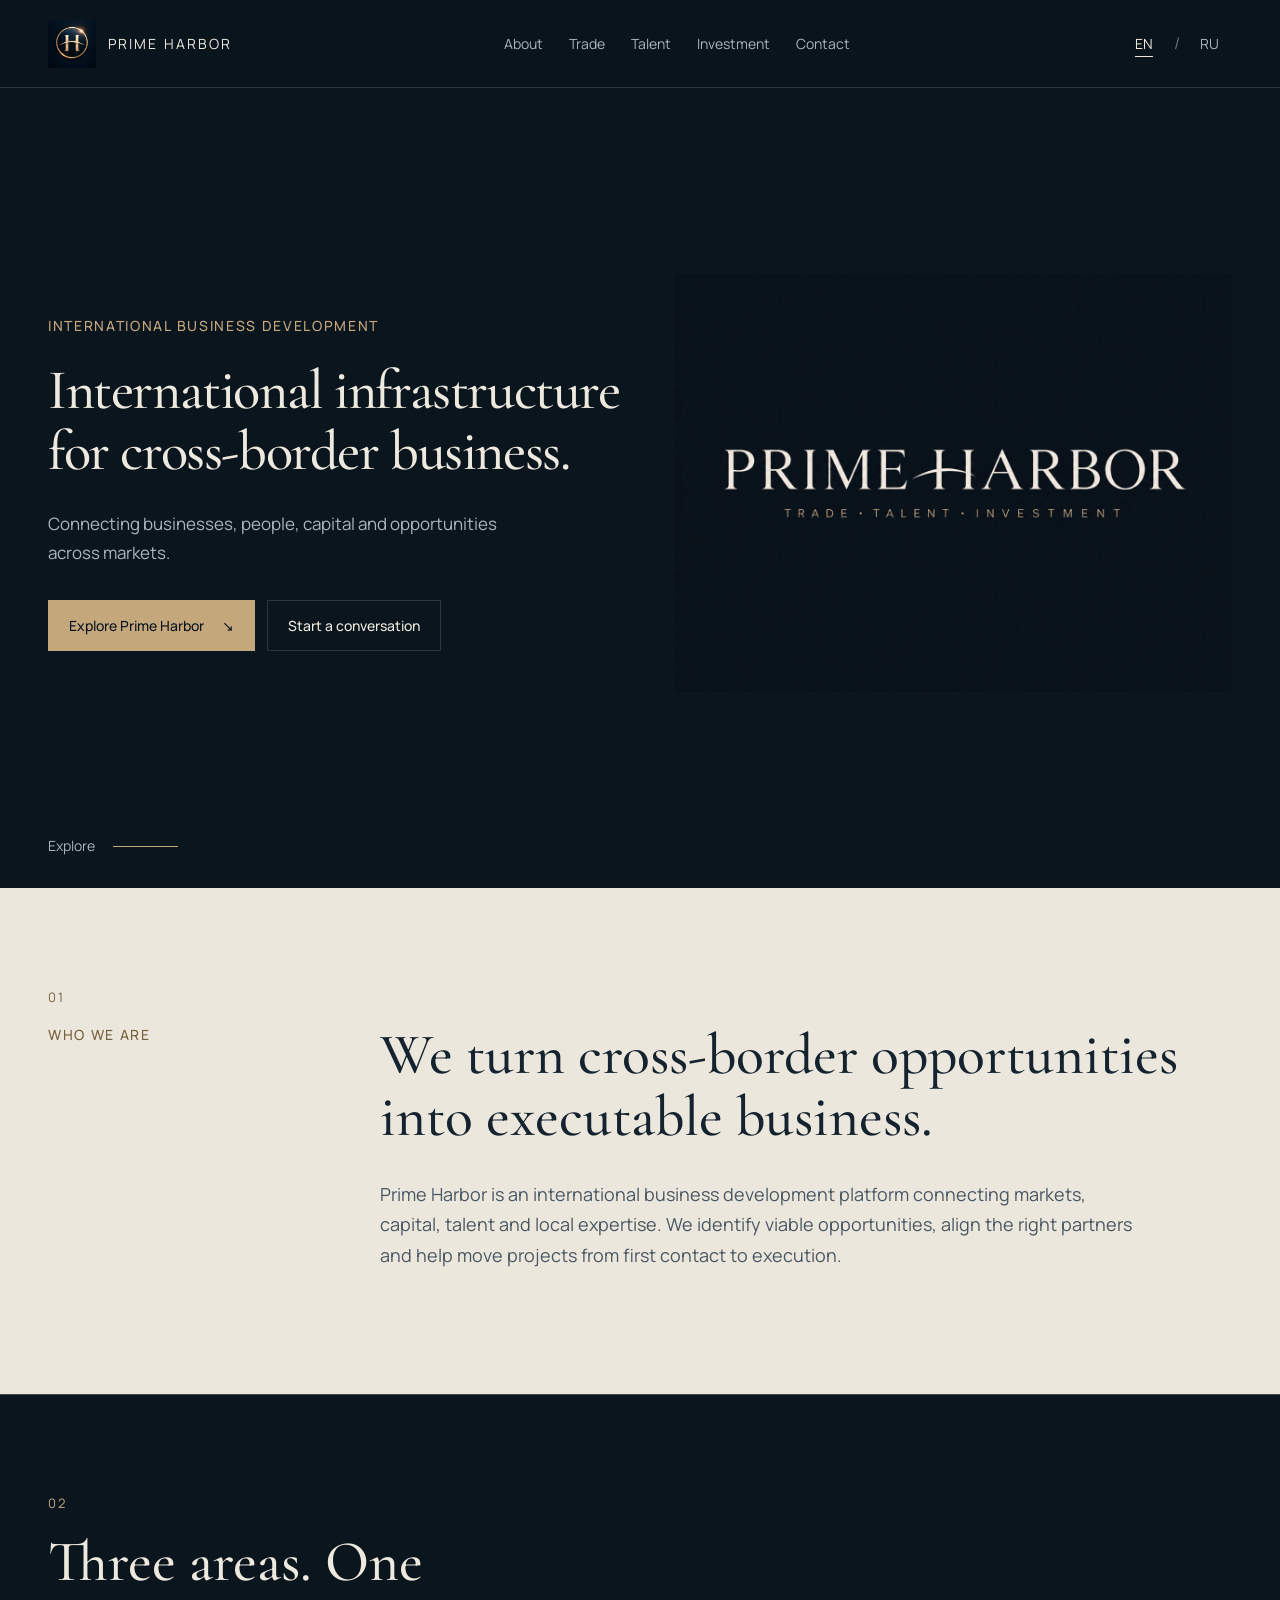
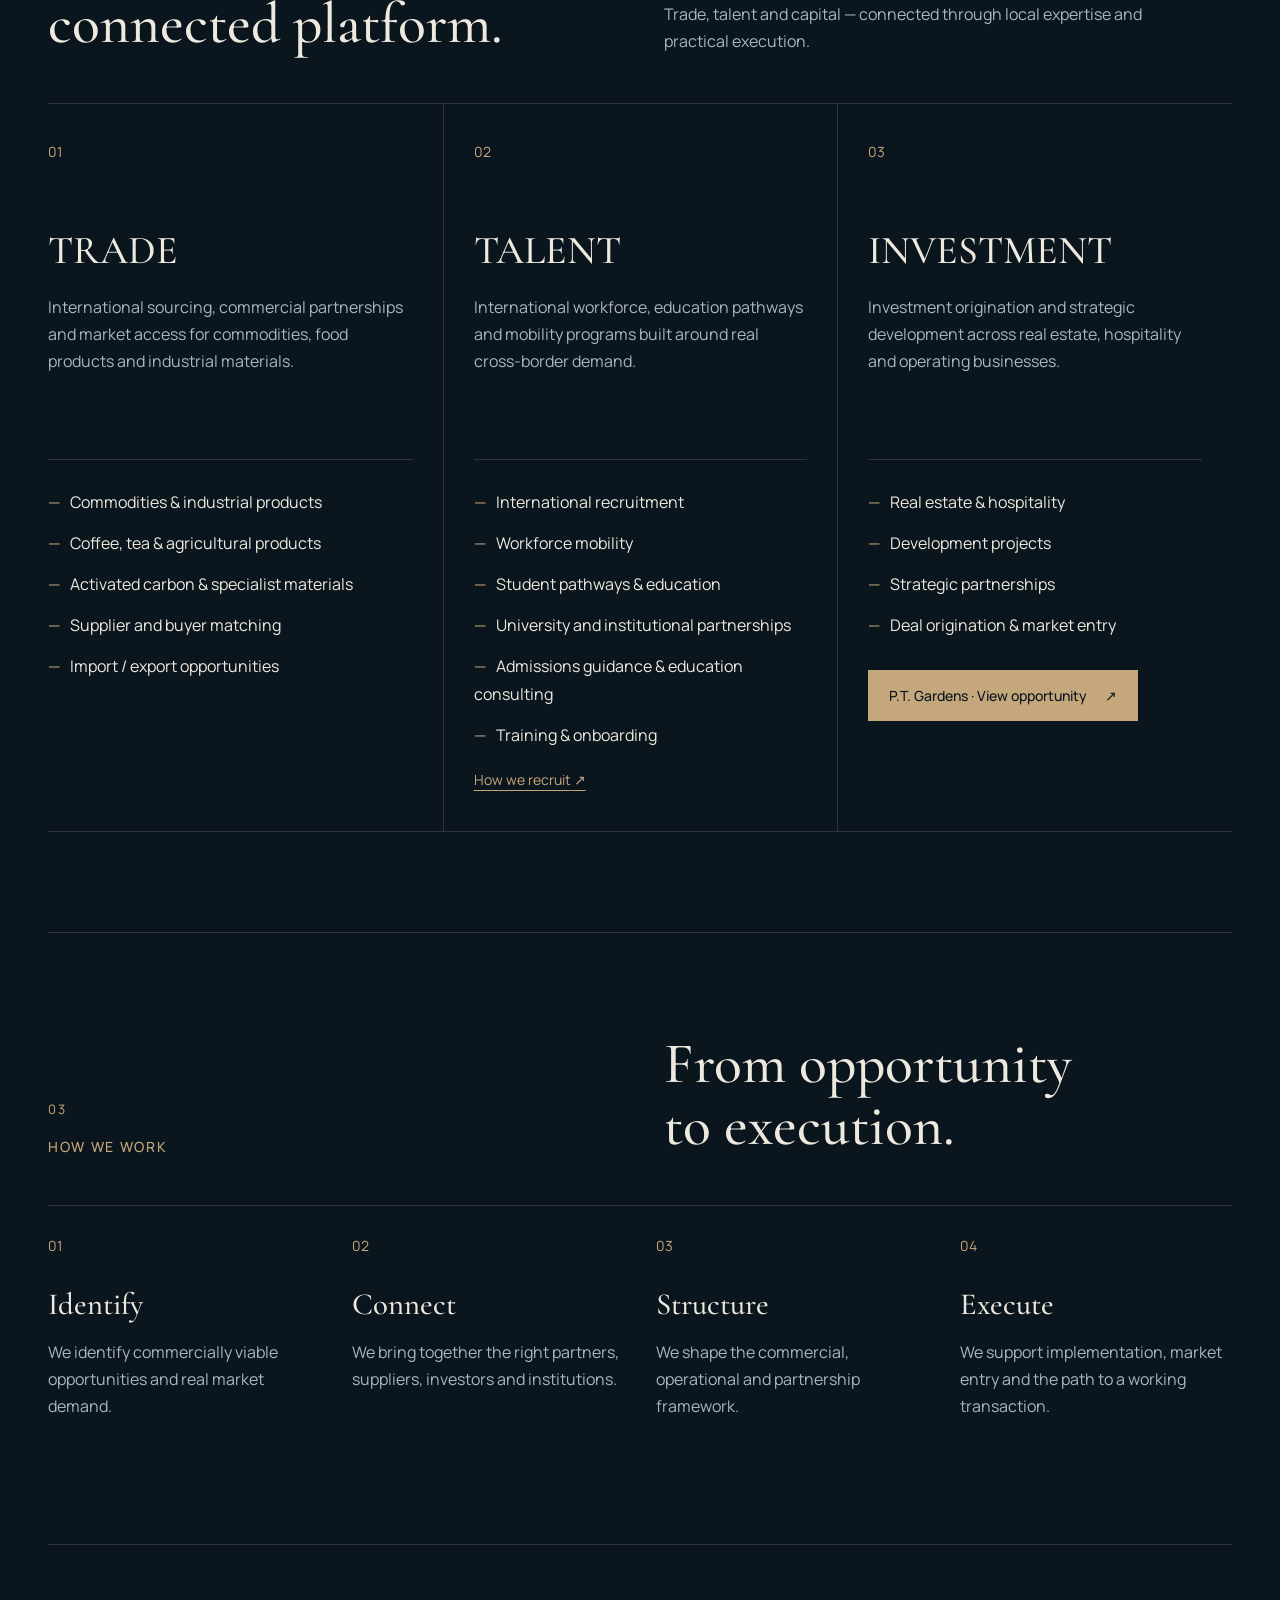
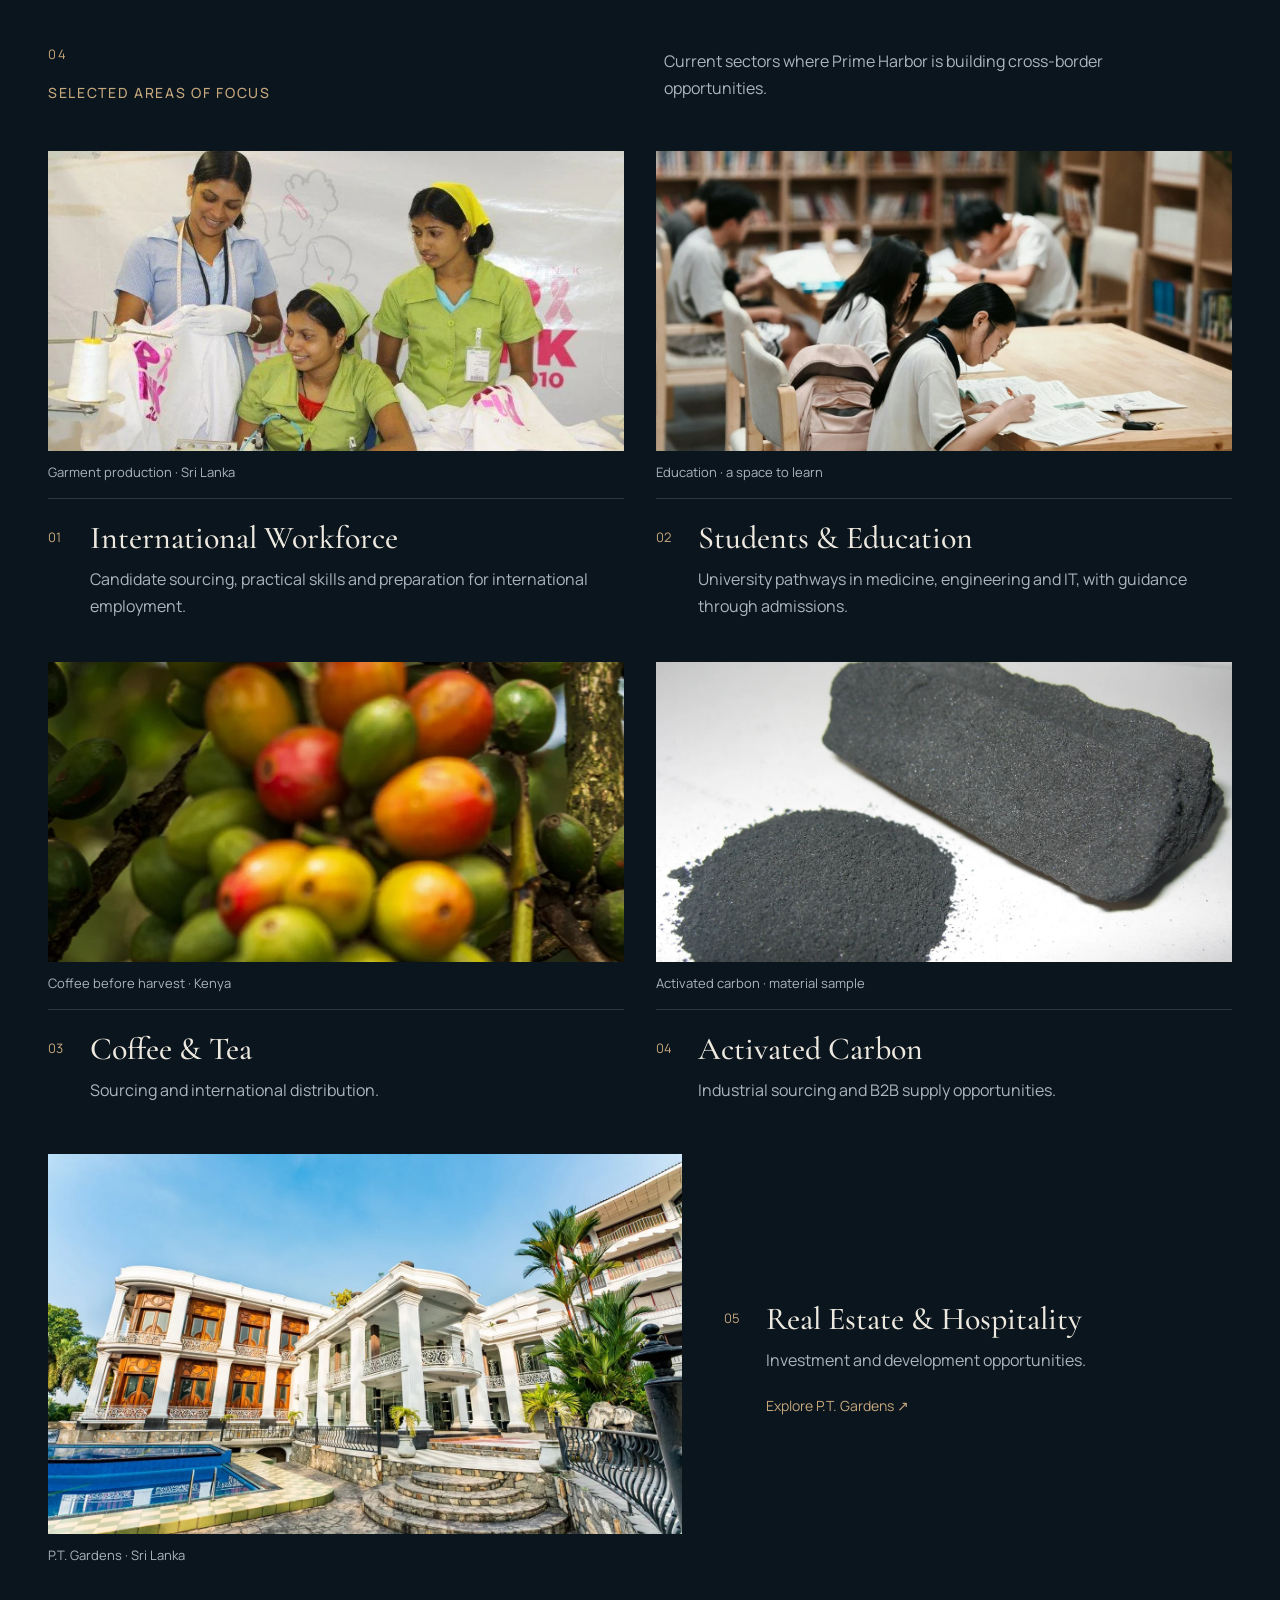
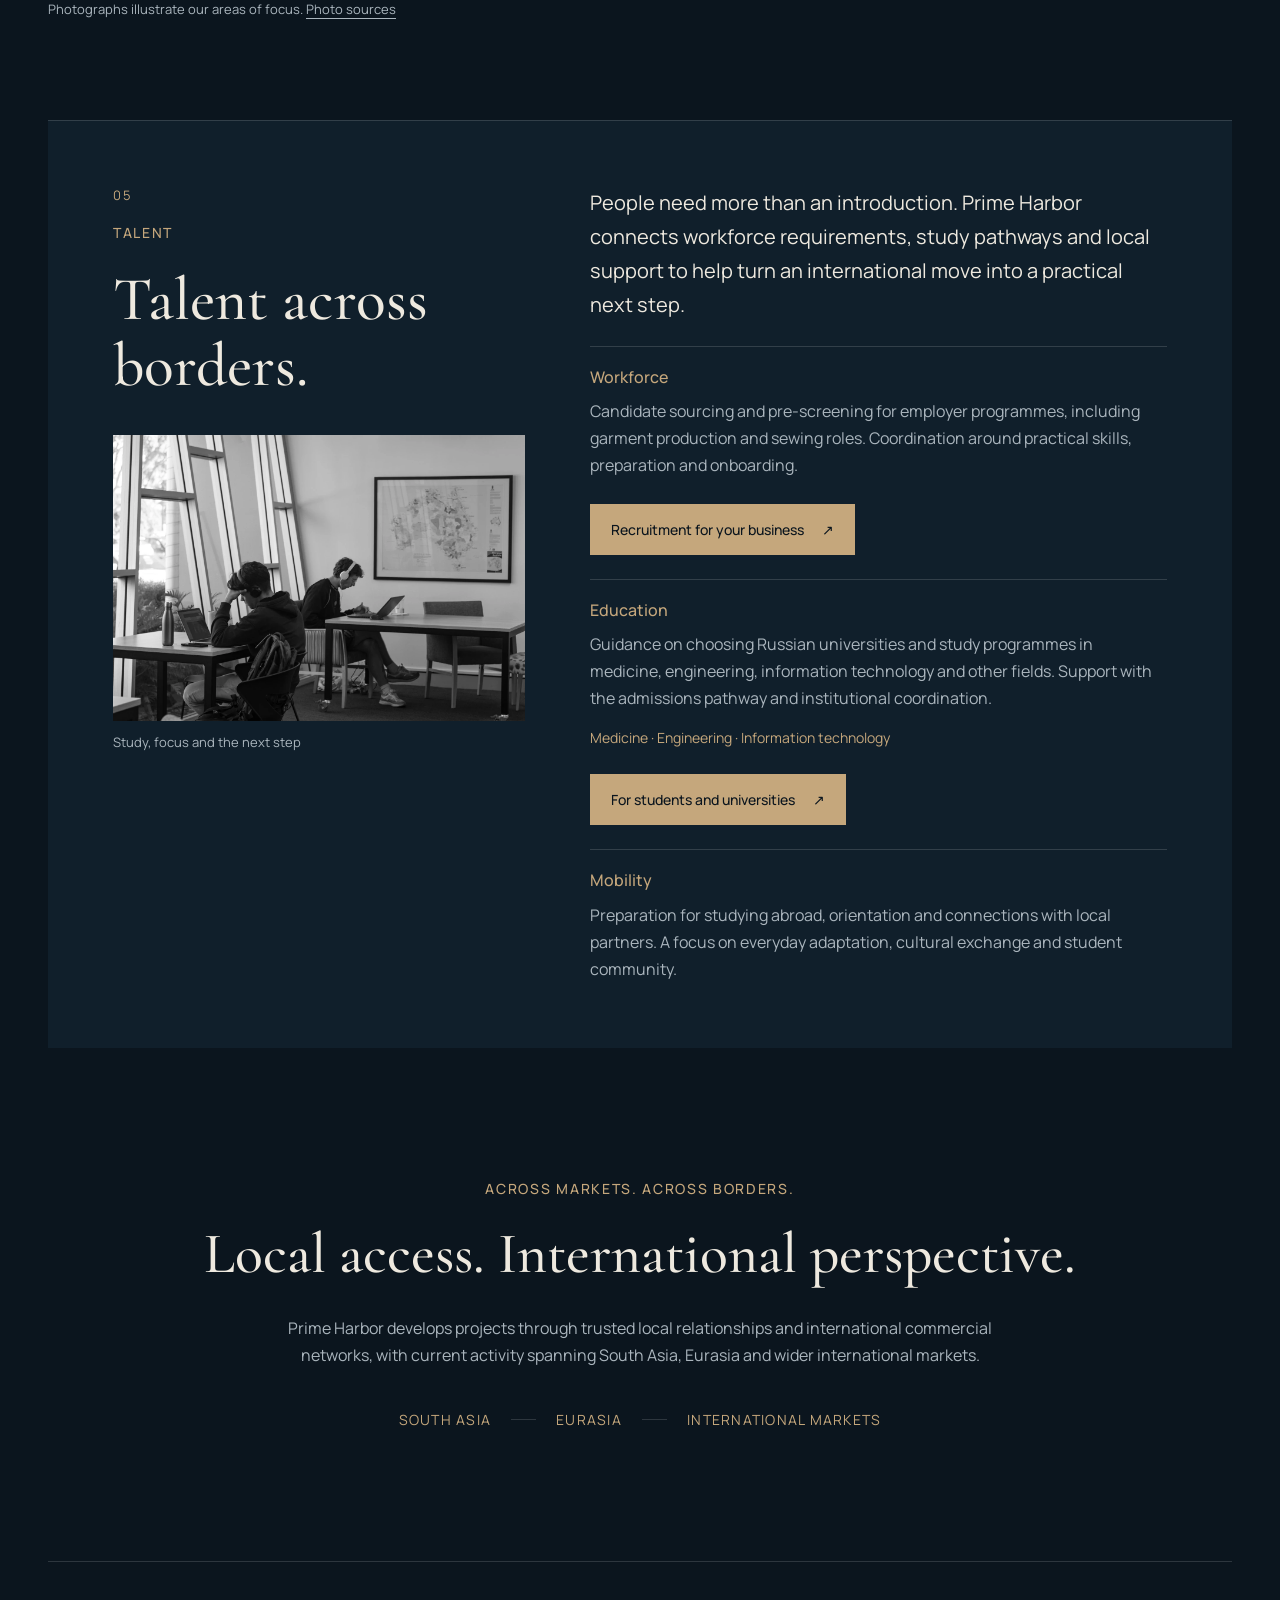
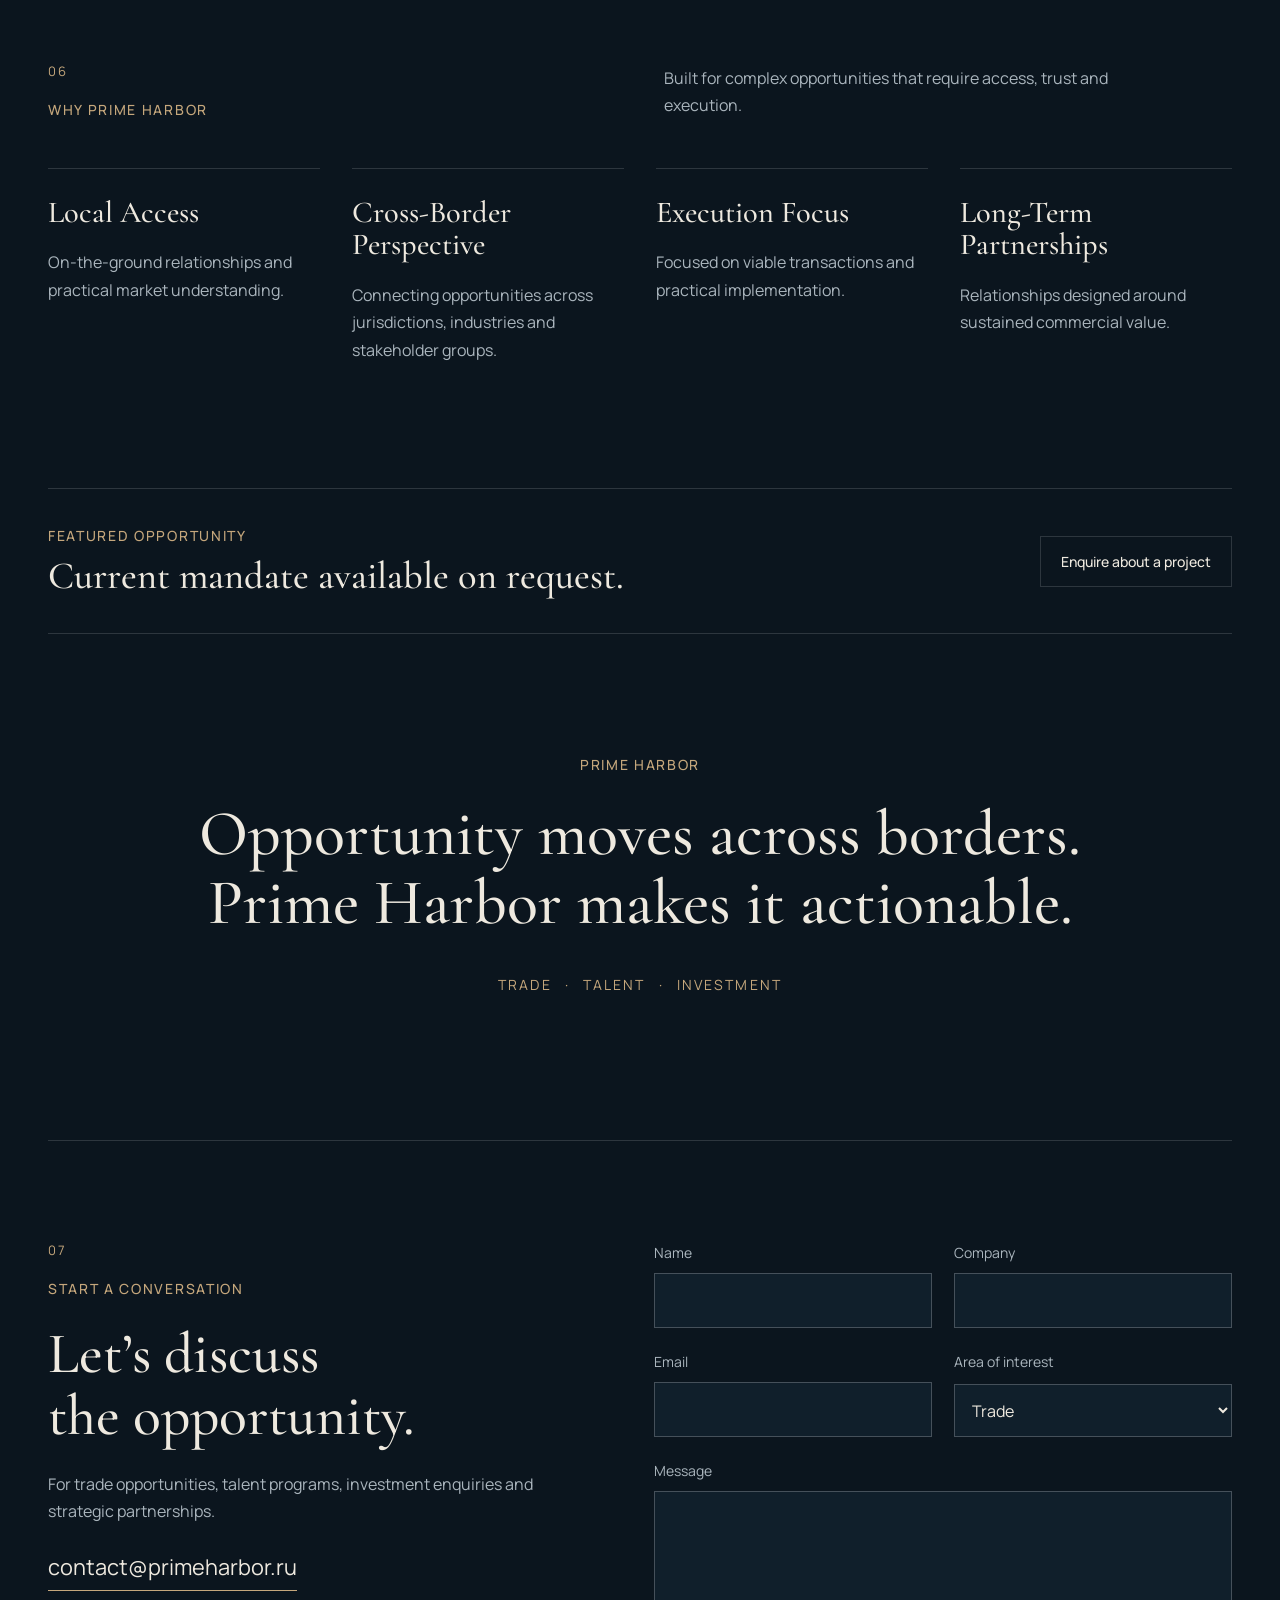
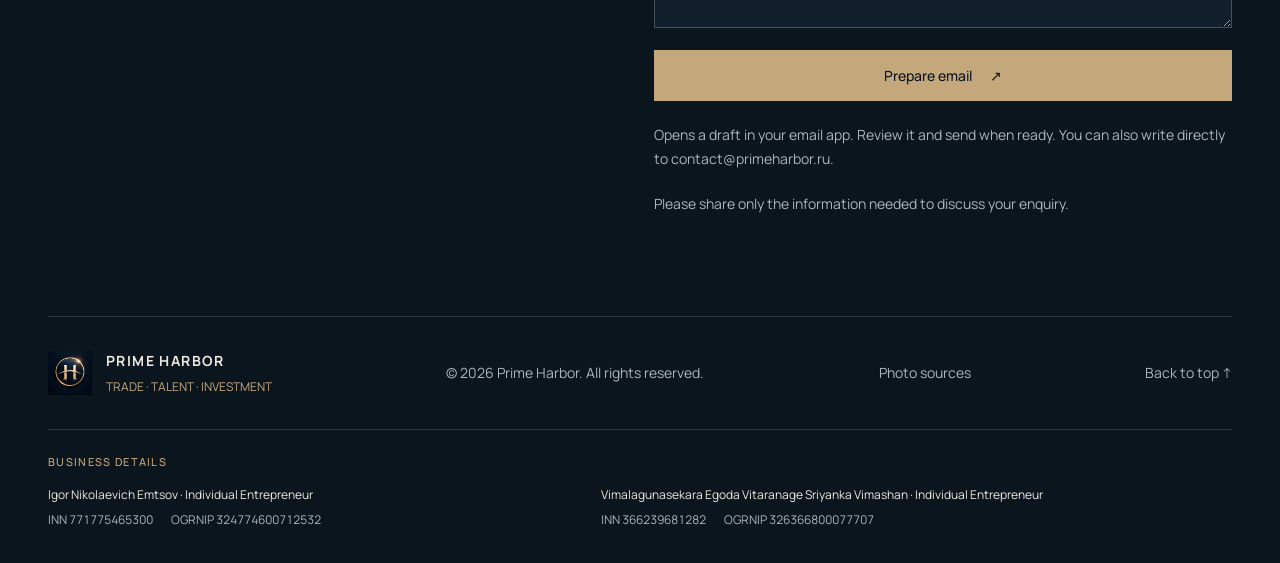
==== index.html @ 4b3e7229 "Present PT Gardens investment opportunity with documents and gallery" ====
<!doctype html>
<html lang="en">
<head>
  <meta charset="utf-8" />
  <meta name="viewport" content="width=device-width, initial-scale=1" />
  <meta name="theme-color" content="#0b151e" /><meta name="robots" content="noindex, nofollow" /><link rel="canonical" href="https://iemtsov-cyber.github.io/primeharbor-site/" /><meta property="og:url" content="https://iemtsov-cyber.github.io/primeharbor-site/" /><meta name="twitter:card" content="summary_large_image" />
  <meta name="description" content="Prime Harbor — international infrastructure for trade, talent and investment." />
  <meta property="og:title" content="Prime Harbor — Trade · Talent · Investment" />
  <meta property="og:description" content="International infrastructure for cross-border business." />
  <meta property="og:type" content="website" />
  <meta property="og:image" content="https://iemtsov-cyber.github.io/primeharbor-site/assets/prime-harbor-wordmark.webp" />
  <link rel="icon" type="image/png" href="assets/favicon.png" />
  <link rel="preconnect" href="https://fonts.googleapis.com" />
  <link rel="preconnect" href="https://fonts.gstatic.com" crossorigin />
  <link href="https://fonts.googleapis.com/css2?family=Cormorant+Garamond:wght@500;600&family=Manrope:wght@300;400;500;600&display=swap" rel="stylesheet" />
  <link rel="stylesheet" href="styles.css?v=861133681ca0" />
  <title>Prime Harbor — Trade · Talent · Investment</title>
</head>
<body>
  <a class="skip-link" href="#main" data-i18n="skip">Skip to content</a>
  <div class="page-noise" aria-hidden="true"></div>

  <header class="site-header" id="top">
    <a class="brand-mark" href="#top" aria-label="Prime Harbor home" data-aria="aria.home">
      <img src="assets/harbor-gate-emblem.webp" width="320" height="320" alt="" />
      <span>PRIME HARBOR</span>
    </a>

    <nav class="desktop-nav" aria-label="Primary navigation" data-aria="aria.nav">
      <a href="#about" data-i18n="nav.about">About</a>
      <a href="#trade" data-i18n="nav.trade">Trade</a>
      <a href="#talent" data-i18n="nav.talent">Talent</a>
      <a href="#investment" data-i18n="nav.investment">Investment</a>
      <a href="#contact" data-i18n="nav.contact">Contact</a>
    </nav>

    <div class="header-actions">
      <div class="language-switch" role="group" aria-label="Language" data-aria="aria.language">
        <button type="button" class="lang-btn active" data-lang="en">EN</button>
        <span>/</span>
        <button type="button" class="lang-btn" data-lang="ru">RU</button>
      </div>
      <button class="menu-toggle" type="button" aria-label="Open menu" aria-expanded="false" aria-controls="mobile-navigation">
        <span></span><span></span>
      </button>
    </div>
  </header>

  <nav class="mobile-menu" id="mobile-navigation" hidden aria-label="Primary navigation" data-aria="aria.nav">
    <a href="#about" data-i18n="nav.about">About</a>
    <a href="#trade" data-i18n="nav.trade">Trade</a>
    <a href="#talent" data-i18n="nav.talent">Talent</a>
      <a href="#investment" data-i18n="nav.investment">Investment</a>
    <a href="#contact" data-i18n="nav.contact">Contact</a>
  </nav>

  <main id="main">
    <section class="hero section-shell">
      <div class="hero-glow hero-glow-one" aria-hidden="true"></div>
      <div class="hero-glow hero-glow-two" aria-hidden="true"></div>

      <div class="hero-logo-wrap reveal">
        <img width="1200" height="900" fetchpriority="high" class="hero-wordmark" src="assets/prime-harbor-wordmark.webp" alt="Prime Harbor — Trade Talent Investment" />
      </div>

      <div class="hero-copy reveal delay-1">
        <p class="eyebrow" data-i18n="hero.kicker">International Business Development</p>
        <h1 data-i18n="hero.title">International infrastructure for cross-border business.</h1>
        <p class="hero-subtitle" data-i18n="hero.subtitle">Connecting businesses, people, capital and opportunities across markets.</p>
        <div class="hero-cta">
          <a class="btn btn-primary" href="#pillars"><span data-i18n="hero.ctaPrimary">Explore Prime Harbor</span><span aria-hidden="true">↘</span></a>
          <a class="btn btn-ghost" href="#contact" data-i18n="hero.ctaSecondary">Start a conversation</a>
        </div>
      </div>

      <a href="#about" class="scroll-indicator" aria-label="Explore Prime Harbor" data-aria="aria.scroll">
        <span data-i18n="hero.scroll">Explore</span>
        <i></i>
      </a>
    </section>

    <section class="statement section-shell" id="about">
      <div class="section-number">01</div>
      <div class="statement-grid">
        <div class="statement-kicker reveal">
          <p class="eyebrow" data-i18n="about.kicker">Who we are</p>
        </div>
        <div class="statement-copy reveal delay-1">
          <h2 data-i18n="about.title">We turn cross-border opportunities into executable business.</h2>
          <p data-i18n="about.body">Prime Harbor is an international business development platform connecting markets, capital, talent and local expertise. We identify viable opportunities, align the right partners and help move projects from first contact to execution.</p>
        </div>
      </div>

    </section>

    <section class="pillars section-shell" id="pillars">
      <div class="section-head reveal">
        <div>
          <div class="section-number">02</div>
          <h2 data-i18n="pillars.title">Three areas. One connected platform.</h2>
        </div>
        <p class="section-intro" data-i18n="pillars.intro">Trade, talent and capital — connected through local expertise and practical execution.</p>
      </div>

      <div class="pillar-grid">
        <article class="pillar-card reveal" id="trade">
          <div class="pillar-index">01</div>
          <h3>TRADE</h3>
          <p data-i18n="pillars.tradeText">International sourcing, commercial partnerships and market access for commodities, food products and industrial materials.</p>
          <ul>
            <li data-i18n="pillars.trade1">Commodities & industrial products</li>
            <li data-i18n="pillars.trade2">Coffee, tea & agricultural products</li>
            <li data-i18n="pillars.trade3">Activated carbon & specialist materials</li>
            <li data-i18n="pillars.trade4">Supplier and buyer matching</li><li data-i18n="pillars.trade5">Import / export opportunities</li>
          </ul>
        </article>

        <article class="pillar-card featured reveal delay-1">
          <div class="pillar-index">02</div>
          <h3>TALENT</h3>
          <p data-i18n="pillars.talentText">International workforce, education pathways and mobility programs built around real cross-border demand.</p>
          <ul>
            <li data-i18n="pillars.talent1">International recruitment</li>
            <li data-i18n="pillars.talent2">Workforce mobility</li>
            <li data-i18n="pillars.talent3">Student pathways & education</li>
            <li data-i18n="pillars.talent4">University and institutional partnerships</li><li data-i18n="pillars.talent5">Admissions guidance & education consulting</li><li data-i18n="pillars.talent6">Training & onboarding</li>
          </ul>
        <a class="text-link talent-pillar-link" href="talent.html"><span data-i18n="talent.ctaShort">How we recruit</span> <span aria-hidden="true">↗</span></a></article>

        <article class="pillar-card reveal delay-2" id="investment">
          <div class="pillar-index">03</div>
          <h3>INVESTMENT</h3>
          <p data-i18n="pillars.investmentText">Investment origination and strategic development across real estate, hospitality and operating businesses.</p>
          <ul>
            <li data-i18n="pillars.investment1">Real estate & hospitality</li>
            <li data-i18n="pillars.investment2">Development projects</li>
            <li data-i18n="pillars.investment3">Strategic partnerships</li>
            <li data-i18n="pillars.investment4">Deal origination & market entry</li>
          </ul><a href="pt-gardens.html" class="btn btn-primary talent-detail-link investment-detail-link"><span data-i18n="investment.cta">P.T. Gardens · View opportunity</span><span aria-hidden="true">↗</span></a>
        </article>
      </div>
    </section>

    <section class="model section-shell" id="model">
      <div class="model-top">
        <div class="section-head reveal">
          <div>
            <div class="section-number">03</div>
            <p class="eyebrow" data-i18n="model.kicker">How we work</p>
          </div>
          <h2 data-i18n="model.title">From opportunity to execution.</h2>
        </div>
      </div>

      <div class="process-line">
        <article class="process-step reveal">
          <span>01</span>
          <h3 data-i18n="model.step1Title">Identify</h3>
          <p data-i18n="model.step1Body">We identify commercially viable opportunities and real market demand.</p>
        </article>
        <article class="process-step reveal delay-1">
          <span>02</span>
          <h3 data-i18n="model.step2Title">Connect</h3>
          <p data-i18n="model.step2Body">We bring together the right partners, suppliers, investors and institutions.</p>
        </article>
        <article class="process-step reveal delay-2">
          <span>03</span>
          <h3 data-i18n="model.step3Title">Structure</h3>
          <p data-i18n="model.step3Body">We shape the commercial, operational and partnership framework.</p>
        </article>
        <article class="process-step reveal delay-3">
          <span>04</span>
          <h3 data-i18n="model.step4Title">Execute</h3>
          <p data-i18n="model.step4Body">We support implementation, market entry and the path to a working transaction.</p>
        </article>
      </div>
    </section>

    <section class="focus section-shell">
      <div class="section-head reveal">
        <div>
          <div class="section-number">04</div>
          <h2 class="eyebrow" data-i18n="focus.kicker">Selected areas of focus</h2>
        </div>
        <p class="section-intro" data-i18n="focus.intro">Current sectors where Prime Harbor is building cross-border opportunities.</p>
      </div>

      <div class="focus-grid photo-grid"><article class="focus-item photo-story"><figure><img src="assets/photos/garment-workers.webp" width="800" height="533" loading="lazy" decoding="async" alt="Garment workers at sewing machines in Sri Lanka." data-alt="photo.workers"><figcaption data-i18n="photo.garmentCaption">Garment production · Sri Lanka</figcaption></figure><div class="photo-story-copy"><span class="photo-index">01</span><h3 data-i18n="focus.f1">International Workforce</h3><p data-i18n="focus.f1b">Candidate sourcing, practical skills and preparation for international employment.</p></div></article>
<article class="focus-item photo-story"><figure><img src="assets/photos/study-library.webp" width="1400" height="1261" loading="lazy" decoding="async" alt="Students reading and writing at tables in a library." data-alt="photo.winter"><figcaption data-i18n="photo.studentCaption">Education · a space to learn</figcaption></figure><div class="photo-story-copy"><span class="photo-index">02</span><h3 data-i18n="focus.f2">Students & Education</h3><p data-i18n="focus.f2b">University pathways in medicine, engineering and IT, with guidance through admissions.</p></div></article>
<article class="focus-item photo-story"><figure><img src="assets/photos/coffee-harvest.webp" width="773" height="1200" loading="lazy" decoding="async" alt="Ripe coffee cherries on a bush at Fairview Estate in Kenya." data-alt="photo.coffee"><figcaption data-i18n="photo.coffeeCaption">Coffee before harvest · Kenya</figcaption></figure><div class="photo-story-copy"><span class="photo-index">03</span><h3 data-i18n="focus.f3">Coffee & Tea</h3><p data-i18n="focus.f3b">Sourcing and international distribution.</p></div></article>
<article class="focus-item photo-story"><figure><img src="assets/photos/activated-carbon.webp" width="1200" height="863" loading="lazy" decoding="async" alt="Activated carbon in powder and solid form." data-alt="photo.carbon"><figcaption data-i18n="photo.carbonCaption">Activated carbon · material sample</figcaption></figure><div class="photo-story-copy"><span class="photo-index">04</span><h3 data-i18n="focus.f4">Activated Carbon</h3><p data-i18n="focus.f4b">Industrial sourcing and B2B supply opportunities.</p></div></article>
<article class="focus-item photo-story"><figure><img src="assets/photos/pt-gardens.webp" width="1400" height="932" loading="lazy" decoding="async" alt="The real P.T. Gardens hotel building and pool in Sri Lanka." data-alt="photo.hotel"><figcaption data-i18n="photo.hotelCaption">P.T. Gardens · Sri Lanka</figcaption></figure><div class="photo-story-copy"><span class="photo-index">05</span><h3 data-i18n="focus.f5">Real Estate & Hospitality</h3><p data-i18n="focus.f5b">Investment and development opportunities.</p><a href="pt-gardens.html" class="text-link property-home-link"><span data-i18n="investment.ctaShort">Explore P.T. Gardens</span> ↗</a></div></article></div><p class="photo-context"><span data-i18n="photo.context">Photographs illustrate our areas of focus.</span> <a href="photography.html" data-i18n="photo.source">Photo sources</a></p></section>

    <section class="talent-feature section-shell" id="talent">
      <div class="talent-layout">
        <div class="talent-left reveal">
          <div class="section-number">05</div>
          <p class="eyebrow">TALENT</p>
          <h2 data-i18n="talent.title">Talent across borders.</h2><figure class="talent-photo"><img src="assets/photos/study-space.webp" width="1400" height="973" loading="lazy" decoding="async" data-alt="photo.students" alt="Two people studying with laptops in a quiet, sunlit room."><figcaption data-i18n="talent.photoCaption">Study, focus and the next step</figcaption></figure>
        </div>
        <div class="talent-right reveal delay-1">
          <p class="lead" data-i18n="talent.lead">People need more than an introduction. Prime Harbor connects workforce requirements, study pathways and local support to help turn an international move into a practical next step.</p>
          <div class="talent-columns">
            <div>
              <h3 data-i18n="talent.col1Title">Workforce</h3>
              <p data-i18n="talent.col1Body">Candidate sourcing and pre-screening for employer programmes, including garment production and sewing roles. Coordination around practical skills, preparation and onboarding.</p>
            <a class="btn btn-primary talent-detail-link" href="talent.html"><span data-i18n="talent.cta">Recruitment for your business</span><span aria-hidden="true">↗</span></a>
            </div>
            <div>
              <h3 data-i18n="talent.col2Title">Education</h3>
              <p data-i18n="talent.col2Body">Guidance on choosing Russian universities and study programmes in medicine, engineering, information technology and other fields. Support with the admissions pathway and institutional coordination.</p><p class="study-fields" data-i18n="talent.programs">Medicine · Engineering · Information technology</p><a class="btn btn-primary talent-detail-link education-detail-link" href="education.html"><span data-i18n="education.cta">For students and universities</span><span aria-hidden="true">↗</span></a>
            </div>
            <div>
              <h3 data-i18n="talent.col3Title">Mobility</h3>
              <p data-i18n="talent.col3Body">Preparation for studying abroad, orientation and connections with local partners. A focus on everyday adaptation, cultural exchange and student community.</p>
            </div>
          </div>
        </div>
      </div>
    </section>

    <section class="markets section-shell">
      <div class="markets-line reveal">
        <p class="eyebrow" data-i18n="markets.kicker">Across markets. Across borders.</p>
        <h2 data-i18n="markets.title">Local access. International perspective.</h2>
        <p data-i18n="markets.body">Prime Harbor develops projects through trusted local relationships and international commercial networks, with current activity spanning South Asia, Eurasia and wider international markets.</p>
      </div>
      <div class="market-tags reveal delay-1" aria-label="Markets" data-aria="aria.markets">
        <span data-i18n="markets.tag1">SOUTH ASIA</span><i></i><span data-i18n="markets.tag2">EURASIA</span><i></i><span data-i18n="markets.tag3">INTERNATIONAL MARKETS</span>
      </div>
    </section>

    <section class="why section-shell">
      <div class="section-head reveal">
        <div>
          <div class="section-number">06</div>
          <h2 class="eyebrow" data-i18n="why.kicker">Why Prime Harbor</h2>
        </div>
        <p class="section-intro" data-i18n="why.intro">Built for complex opportunities that require access, trust and execution.</p>
      </div>
      <div class="why-grid">
        <article class="reveal"><h3 data-i18n="why.w1">Local Access</h3><p data-i18n="why.w1b">On-the-ground relationships and practical market understanding.</p></article>
        <article class="reveal delay-1"><h3 data-i18n="why.w2">Cross-Border Perspective</h3><p data-i18n="why.w2b">Connecting opportunities across jurisdictions, industries and stakeholder groups.</p></article>
        <article class="reveal delay-2"><h3 data-i18n="why.w3">Execution Focus</h3><p data-i18n="why.w3b">Focused on viable transactions and practical implementation.</p></article>
        <article class="reveal delay-3"><h3 data-i18n="why.w4">Long-Term Partnerships</h3><p data-i18n="why.w4b">Relationships designed around sustained commercial value.</p></article>
      </div>
    </section>

    <section class="opportunity section-shell"><div><p class="eyebrow" data-i18n="opportunity.kicker">Featured opportunity</p><h2 data-i18n="opportunity.title">Current mandate available on request.</h2></div><a class="btn btn-ghost" href="#contact" data-i18n="opportunity.cta">Enquire about a project</a></section>
    <section class="closing section-shell">
      <div class="closing-inner reveal">
        <p class="eyebrow">PRIME HARBOR</p>
        <h2 data-i18n="closing.title">Opportunity moves across borders.<br />Prime Harbor makes it actionable.</h2>
        <p>TRADE <span>·</span> TALENT <span>·</span> INVESTMENT</p>
      </div>
    </section>

    <section class="contact section-shell" id="contact">
      <div class="contact-grid">
        <div class="contact-copy reveal">
          <div class="section-number">07</div>
          <p class="eyebrow" data-i18n="contact.kicker">Start a conversation</p>
          <h2 data-i18n="contact.title">Let’s discuss the opportunity.</h2>
          <p data-i18n="contact.body">For trade opportunities, talent programs, investment enquiries and strategic partnerships.</p>
          <a class="email-link" href="mailto:contact@primeharbor.ru">contact@primeharbor.ru</a>
        </div>

        <form class="contact-form reveal delay-1" id="contactForm">
          <label>
            <span data-i18n="contact.name">Name</span>
            <input type="text" name="name" autocomplete="name" maxlength="100" required />
          </label>
          <label>
            <span data-i18n="contact.company">Company</span>
            <input type="text" name="company" autocomplete="organization" maxlength="150" />
          </label>
          <label>
            <span data-i18n="contact.email">Email</span>
            <input type="email" name="email" autocomplete="email" maxlength="254" required />
          </label>
          <label>
            <span data-i18n="contact.area">Area of interest</span>
            <select name="area">
              <option value="Trade" data-i18n="option.Trade">Trade</option>
              <option value="Talent" data-i18n="option.Talent">Talent</option>
              <option value="Investment" data-i18n="option.Investment">Investment</option>
              <option value="Partnership" data-i18n="option.Partnership">Partnership</option>
              <option value="Other" data-i18n="option.Other">Other</option>
            </select>
          </label>
          <label class="full">
            <span data-i18n="contact.message">Message</span>
            <textarea name="message" rows="4" maxlength="2000" required></textarea>
          </label>
          <button class="btn btn-primary full" type="submit"><span data-i18n="contact.submit">Prepare email</span><span aria-hidden="true">↗</span></button>
          <p class="form-note full" data-i18n="contact.note">Opens a draft in your email app. Review it and send when ready. You can also write directly to contact@primeharbor.ru.</p>
        <p class="form-note full" data-i18n="contact.privacy">Please share only the information needed to discuss your enquiry.</p><p class="form-note full" id="form-status" role="status" hidden></p></form>
      </div>
    </section>
  </main>

  <footer class="site-footer section-shell">
    <div class="footer-brand">
      <img src="assets/harbor-gate-emblem.webp" width="320" height="320" alt="" loading="lazy" />
      <div>
        <strong>PRIME HARBOR</strong>
        <span>TRADE · TALENT · INVESTMENT</span>
      </div>
    </div>
    <p>© <span id="year"></span> Prime Harbor. <span data-i18n="footer.rights">All rights reserved.</span></p>
    <a href="photography.html" data-i18n="photo.source">Photo sources</a><a href="#top" data-i18n="footer.top">Back to top ↑</a>
  </footer>
<!-- legal-details:start -->
<section class="legal-details section-shell" aria-labelledby="legal-heading">
  <h2 id="legal-heading"><span class="legal-ru">Реквизиты</span><span class="legal-en">Business details</span></h2>
  <div class="legal-grid">
    <div><p class="legal-name"><span class="legal-ru">ИП Емцов Игорь Николаевич</span><span class="legal-en">Igor Nikolaevich Emtsov · Individual Entrepreneur</span></p><p><span class="legal-id"><span class="legal-ru">ИНН</span><span class="legal-en">INN</span> 771775465300</span><span class="legal-id"><span class="legal-ru">ОГРНИП</span><span class="legal-en">OGRNIP</span> 324774600712532</span></p></div>
    <div><p class="legal-name"><span class="legal-ru">ИП Вималагунасекара Егода Витаранаге Сриянка Вимашан</span><span class="legal-en">Vimalagunasekara Egoda Vitaranage Sriyanka Vimashan · Individual Entrepreneur</span></p><p><span class="legal-id"><span class="legal-ru">ИНН</span><span class="legal-en">INN</span> 366239681282</span><span class="legal-id"><span class="legal-ru">ОГРНИП</span><span class="legal-en">OGRNIP</span> 326366800077707</span></p></div>
  </div>
</section>
<!-- legal-details:end -->
<script src="script.js?v=20261009-investment"></script>
</body>
</html>
---- styles.css ----
:root{--bg:#0b151e;--panel:#101f2b;--text:#eee9df;--muted:#aab5bd;--gold:#c5a77c;--line:#ffffff24;--serif:'Cormorant Garamond',Georgia,serif;--sans:Manrope,Arial,sans-serif;color-scheme:dark}
*{box-sizing:border-box}html{scroll-behavior:smooth;scroll-padding-top:100px}body{margin:0;background:var(--bg);color:var(--text);font:400 16px/1.7 var(--sans);-webkit-font-smoothing:antialiased}a{color:inherit;text-decoration:none}button,input,select,textarea{font:inherit}button,a,input,select,textarea{-webkit-tap-highlight-color:transparent}button{cursor:pointer}img{display:block;max-width:100%}p{margin:0 0 1.5rem}h1,h2,h3{font-family:var(--serif);font-weight:500;line-height:1.08;margin:0;text-wrap:balance}h2{font-size:clamp(2.4rem,4.5vw,4.3rem)}h3{font-size:2rem}a:focus-visible,button:focus-visible,input:focus-visible,textarea:focus-visible,select:focus-visible{outline:2px solid var(--gold);outline-offset:5px}::selection{background:var(--gold);color:var(--bg)}.section-shell{width:min(1280px,calc(100% - 96px));margin-inline:auto}.site-header{height:88px;position:sticky;top:0;z-index:10;display:flex;align-items:center;justify-content:space-between;gap:24px;padding:0 max(48px,calc((100% - 1280px)/2));background:#0b151ef5;border-bottom:1px solid var(--line)}.brand-mark{display:flex;align-items:center;gap:12px;white-space:nowrap}.brand-mark img{width:48px;height:48px;object-fit:contain}.brand-mark span{font-size:14px;letter-spacing:.15em}.desktop-nav{display:flex;gap:26px}.desktop-nav a{font-size:14px;color:var(--muted)}a:hover{color:var(--gold)}.header-actions,.language-switch{display:flex;align-items:center;gap:8px}.lang-btn{border:0;background:transparent;color:var(--muted);min-width:44px;min-height:44px;font-size:14px}.lang-btn.active{color:var(--text);text-decoration:underline;text-underline-offset:7px}.language-switch>span{color:#647481}.menu-toggle{display:none;width:44px;height:44px;background:transparent;border:1px solid var(--line);position:relative}.menu-toggle span{position:absolute;left:11px;right:11px;height:1px;background:var(--text);top:16px}.menu-toggle span+span{top:25px}.mobile-menu{display:none}.hero{min-height:700px;min-height:min(800px,calc(100svh - 88px));position:relative;display:grid;grid-template-columns:1.08fr 1fr;align-items:center;gap:24px;padding-block:90px 100px}.hero-copy{grid-column:1;grid-row:1}.hero-logo-wrap{grid-column:2;grid-row:1;align-self:center}.hero-wordmark{width:100%;height:auto}.hero h1{font-size:clamp(2.8rem,4.4vw,4.5rem);letter-spacing:-.025em}.eyebrow{font-family:var(--sans);font-size:14px;font-weight:500;line-height:1.5;letter-spacing:.12em;text-transform:uppercase;color:var(--gold);margin:0 0 24px}.hero-subtitle{color:var(--muted);font-size:17px;max-width:500px;margin-top:28px}.hero-cta{display:flex;flex-wrap:wrap;gap:12px;margin-top:32px}.btn{display:inline-flex;align-items:center;justify-content:center;gap:18px;padding:14px 20px;min-height:50px;border:1px solid var(--line);font-size:14px;line-height:1.5;font-weight:500}.btn-primary{background:var(--gold);color:var(--bg);border-color:var(--gold)}.btn-primary:hover{background:#dbc19b;color:var(--bg)}.btn-ghost:hover{border-color:var(--gold)}.scroll-indicator{position:absolute;bottom:30px;left:0;display:flex;gap:18px;align-items:center;font-size:14px;color:var(--muted)}.scroll-indicator i{width:65px;height:1px;background:var(--gold)}.section-number{font:400 13px/1.4 var(--sans);color:var(--gold);letter-spacing:.15em;margin-bottom:18px}.statement{border-top:1px solid var(--line);padding-block:100px}.statement-grid{display:grid;grid-template-columns:1fr 3fr;gap:48px}.statement-copy>p{max-width:760px;color:var(--muted);margin-top:30px;font-size:18px}.metrics-row{display:grid;grid-template-columns:repeat(3,minmax(0,1fr));margin-top:55px;border-top:1px solid var(--line);border-bottom:1px solid var(--line)}.metrics-row>div{padding:24px 20px 24px 0;display:flex;flex-direction:column;gap:8px}.metrics-row>div+div{border-left:1px solid var(--line);padding-left:28px}.metrics-row strong{font-size:14px;letter-spacing:.15em;color:var(--gold)}.metrics-row span{font-size:14px;color:var(--muted)}.pillars,.model,.focus,.why,.contact{padding-block:100px}.section-head{display:grid;grid-template-columns:1fr 1fr;gap:48px;align-items:end;margin-bottom:48px}.section-head .eyebrow{margin-bottom:0}.section-intro{color:var(--muted);max-width:480px;margin:0}.pillar-grid{display:grid;grid-template-columns:repeat(3,minmax(0,1fr));border-block:1px solid var(--line)}.pillar-card{padding:36px 30px 38px 0}.pillar-card+.pillar-card{border-left:1px solid var(--line);padding-left:30px}.pillar-index{font-size:14px;color:var(--gold);margin-bottom:65px}.pillar-card h3{font-size:clamp(2rem,3.1vw,3rem);margin-bottom:22px}.pillar-card>p{color:var(--muted);min-height:140px}.pillar-card ul{margin:25px 0 0;padding:22px 0 0;list-style:none;border-top:1px solid var(--line)}.pillar-card li{font-size:16px;padding-block:7px}.pillar-card li::before{content:'—';color:var(--gold);margin-right:10px}.model{border-block:1px solid var(--line)}.process-line{display:grid;grid-template-columns:repeat(4,minmax(0,1fr));gap:32px;border-top:1px solid var(--line)}.process-step{padding-top:26px}.process-step>span{color:var(--gold);font-size:14px}.process-step h3{font-size:clamp(1.6rem,2.4vw,2.3rem);margin:28px 0 18px;overflow-wrap:anywhere}.process-step p{color:var(--muted);font-size:16px}.focus-grid{display:grid;grid-template-columns:repeat(2,minmax(0,1fr));gap:0 48px}.focus-item{padding:30px 0;border-top:1px solid var(--line);display:grid;grid-template-columns:40px 1fr;gap:12px}.focus-item>span{color:var(--gold);font-size:14px;padding-top:8px}.focus-item h3{font-size:2rem}.focus-item p{grid-column:2;color:var(--muted);margin:0}.talent-feature{background:var(--panel);padding:65px;position:relative;border-top:1px solid var(--line)}.talent-layout{display:grid;grid-template-columns:1fr 1.4fr;gap:65px}.talent-left h2{font-size:clamp(2.6rem,4.8vw,4.8rem)}.talent-right .lead{font-size:20px;color:var(--text)}.talent-columns{display:grid;gap:24px}.talent-columns>div{border-top:1px solid var(--line);padding-top:22px}.talent-columns h3{font-family:var(--sans);font-size:16px;color:var(--gold);margin-bottom:12px}.talent-columns p{font-size:16px;color:var(--muted);margin:0}.talent-emblem{display:none}.markets{padding-block:130px;text-align:center}.markets-line{max-width:900px;margin:auto}.markets-line>p:last-child{color:var(--muted);margin:30px auto 0;max-width:740px}.market-tags{display:flex;justify-content:center;align-items:center;gap:20px;flex-wrap:wrap;font-size:14px;color:var(--gold);margin-top:38px;letter-spacing:.09em}.market-tags i{width:25px;height:1px;background:var(--line)}.why{border-top:1px solid var(--line)}.why-grid{display:grid;grid-template-columns:repeat(4,minmax(0,1fr));gap:32px}.why-grid article{border-top:1px solid var(--line);padding-top:28px}.why-grid h3{font-size:1.9rem;margin-bottom:20px}.why-grid p{color:var(--muted);font-size:16px}.opportunity{padding:36px 0;border-block:1px solid var(--line);display:flex;justify-content:space-between;gap:28px;align-items:center}.opportunity .eyebrow{margin-bottom:10px}.opportunity h2{font-size:2.4rem}.closing{padding-block:120px}.closing-inner{max-width:950px;margin:auto;text-align:center}.closing h2{font-size:clamp(2.6rem,5vw,4.8rem)}.closing-inner>p:last-child{margin-top:35px;color:var(--gold);font-size:14px;letter-spacing:.15em}.closing-inner>p:last-child span{padding-inline:8px}.contact{border-top:1px solid var(--line)}.contact-grid{display:grid;grid-template-columns:1fr 1.1fr;gap:80px}.contact-copy>p:not(.eyebrow){color:var(--muted);margin-top:24px}.email-link{font-size:clamp(1rem,1.7vw,1.4rem);border-bottom:1px solid var(--gold);padding-bottom:8px}.contact-form{display:grid;grid-template-columns:repeat(2,minmax(0,1fr));gap:22px}.contact-form label{display:grid;gap:8px;font-size:14px;color:var(--muted)}.contact-form input,.contact-form select,.contact-form textarea{border:1px solid #ffffff38;background:var(--panel);color:var(--text);padding:13px;width:100%;min-height:50px;border-radius:0;font-size:16px}.contact-form textarea{resize:vertical}.full{grid-column:1/-1}.form-note{font-size:14px;color:var(--muted);margin:0}.site-footer{padding-block:32px;border-top:1px solid var(--line);display:flex;justify-content:space-between;gap:24px;align-items:center;font-size:14px;color:var(--muted)}.site-footer>p{margin:0}.footer-brand{display:flex;align-items:center;gap:14px}.footer-brand img{width:44px;height:44px}.footer-brand>div{display:grid;gap:4px}.footer-brand strong{font-size:14px;letter-spacing:.1em;color:var(--text)}.footer-brand span{font-size:12px;color:var(--gold)}.skip-link{position:fixed;left:20px;top:-100px;background:var(--gold);color:var(--bg);padding:12px;z-index:30}.skip-link:focus{top:12px}section,article[id]{scroll-margin-top:105px}.page-noise,.hero-glow{display:none}
@media(min-width:1600px){.hero{gap:55px}.hero-logo-wrap{margin-right:-30px}}
@media(max-width:1100px){.desktop-nav{display:none}.menu-toggle{display:block}.mobile-menu:not([hidden]){display:grid;position:fixed;inset:88px 0 auto;background:var(--panel);z-index:9;padding:28px 48px;gap:10px;border-bottom:1px solid var(--line)}.mobile-menu a{font-size:22px;padding:8px}.hero{min-height:640px}.hero h1{font-size:clamp(2.5rem,5vw,3.8rem)}.pillar-card{padding-right:20px}.pillar-card+.pillar-card{padding-left:20px}.pillar-card>p{min-height:180px}.talent-feature{padding:48px}.talent-layout{gap:40px}.process-line,.why-grid{grid-template-columns:repeat(2,minmax(0,1fr))}.contact-grid{gap:40px}.site-footer{flex-wrap:wrap}}
@media(max-width:760px){.section-shell{width:calc(100% - 40px)}.site-header{height:76px;padding-inline:20px;gap:12px}.brand-mark span{font-size:12px;letter-spacing:.06em}.brand-mark img{width:35px;height:35px}.header-actions{gap:3px}.language-switch{gap:0}.lang-btn{min-width:36px}.hero{display:flex;flex-direction:column;align-items:stretch;gap:0;padding:0 0 80px;min-height:auto}.hero-logo-wrap{width:min(100%,470px);margin:-15px auto -35px;flex-shrink:0}.hero-copy{position:relative}.hero h1{font-size:clamp(2.35rem,7.5vw,3.5rem);line-height:1.1}.hero .eyebrow{font-size:12px;letter-spacing:.07em;margin-bottom:20px}.hero-subtitle{font-size:16px;margin-top:24px}.hero-cta{margin-top:28px;display:grid;grid-template-columns:1fr}.scroll-indicator{bottom:24px}.statement,.pillars,.model,.focus,.why,.contact{padding-block:65px}.statement-grid,.section-head,.talent-layout,.contact-grid{grid-template-columns:1fr;gap:25px}.statement-copy>p{font-size:16px}.metrics-row{margin-top:38px;grid-template-columns:1fr}.metrics-row>div+div{border-left:0;border-top:1px solid var(--line);padding-left:0}.pillar-grid{grid-template-columns:1fr}.pillar-card,.pillar-card+.pillar-card{padding:30px 0;border-left:0}.pillar-card+.pillar-card{border-top:1px solid var(--line)}.pillar-index{margin-bottom:30px}.pillar-card h3{font-size:2.6rem}.pillar-card>p{min-height:0}.focus-grid{grid-template-columns:1fr}.process-line{gap:25px}.process-step h3{font-size:1.8rem}.process-step p{font-size:16px}.talent-feature{width:100%;padding:50px 20px}.talent-left h2{font-size:3.1rem}.talent-right .lead{font-size:18px}.markets{padding-block:75px}.market-tags{gap:14px;font-size:12px;letter-spacing:.04em}.why-grid{gap:24px}.why-grid h3{font-size:1.65rem}.opportunity{align-items:flex-start;flex-direction:column}.opportunity h2{font-size:2rem}.closing{padding-block:75px}.closing-inner>p:last-child{font-size:12px;letter-spacing:.08em}.contact-grid{gap:40px}.contact-form{grid-template-columns:1fr}.site-footer{align-items:flex-start;flex-direction:column}.mobile-menu:not([hidden]){top:76px;padding:24px 20px}.section-head{margin-bottom:32px}.contact-copy h2{font-size:2.8rem}}
@media(max-width:380px){.brand-mark span{display:none}.process-line,.why-grid{grid-template-columns:1fr}.hero-logo-wrap{margin-bottom:-20px}}
@media(prefers-reduced-motion:reduce){html{scroll-behavior:auto}*,*::before,*::after{animation:none!important;transition:none!important}}

/* A quiet editorial pause, inspired by the supplied P.T. Gardens structure. */
.statement{background:#ece7dc;color:#14232f;box-shadow:0 0 0 100vmax #ece7dc;clip-path:inset(0 -100vmax);border:0}.statement .eyebrow,.statement .section-number{color:#77613e}.statement-copy>p{color:#495763}.focus-grid .focus-item:last-child{grid-column:1/-1}.section-head>div>h2.eyebrow{font:500 14px/1.5 var(--sans);text-wrap:wrap}

@media(min-width:761px) and (max-width:1000px){.pillar-grid{grid-template-columns:1fr}.pillar-card,.pillar-card+.pillar-card{padding:32px 0;border-left:0}.pillar-card+.pillar-card{border-top:1px solid var(--line)}.pillar-card>p{min-height:0}.pillar-index{margin-bottom:24px}.pillar-card ul{columns:2;column-gap:36px}.pillar-card li{break-inside:avoid}}
@media(max-width:760px){.why-grid{grid-template-columns:1fr}.why-grid h3{font-size:2rem}}

/* Documentary image stories */
.photo-grid{gap:42px 32px}
.photo-grid .photo-story{display:block;padding:0;border:0;min-width:0}
.photo-story figure,.talent-photo{margin:0}
.photo-story figure{overflow:hidden}
.photo-story img{width:100%;height:300px;object-fit:cover;display:block}
.photo-story figcaption,.talent-photo figcaption{font-size:13px;color:var(--muted);line-height:1.5;margin-top:12px}
.photo-story-copy{display:grid;grid-template-columns:32px 1fr;gap:10px;padding:22px 0 0;border-top:1px solid var(--line);margin-top:16px}
.photo-story-copy .photo-index{padding-top:5px;color:var(--gold);font-size:13px}
.photo-story-copy h3{font-size:2rem}
.photo-story-copy p{grid-column:2;margin:0;color:var(--muted)}
.photo-grid .photo-story:last-child{display:grid;grid-template-columns:1.25fr 1fr;gap:42px;align-items:center;padding-top:8px}
.photo-grid .photo-story:last-child img{height:380px}
.photo-grid .photo-story:last-child .photo-story-copy{border:0;margin:0;padding:0}
.photo-context{font-size:13px;color:var(--muted);margin:32px 0 0}
.photo-context a{text-decoration:underline;text-underline-offset:4px}
.talent-photo{margin-top:35px}
.talent-photo img{width:100%;height:auto;object-fit:cover}
.talent-columns .study-fields{color:var(--gold);margin-top:14px;font-size:14px}
.credits-page{padding-block:70px;max-width:900px}.credits-page h1{font-size:clamp(2.5rem,6vw,4rem);margin:30px 0}.credits-page h2{font-size:2rem;margin:35px 0 12px}.credits-page p{color:var(--muted)}.credits-page a{text-decoration:underline;text-underline-offset:4px}.credits-page article{border-top:1px solid var(--line);padding:18px 0}
@media(max-width:1000px){.photo-story img{height:250px}.photo-grid .photo-story:last-child{gap:28px}.photo-grid .photo-story:last-child img{height:290px}}
@media(max-width:760px){.photo-grid{gap:34px}.photo-story img{height:auto;aspect-ratio:3/2}.photo-grid .photo-story:last-child{display:block}.photo-grid .photo-story:last-child img{height:auto}.photo-grid .photo-story:last-child .photo-story-copy{padding-top:22px;margin-top:16px;border-top:1px solid var(--line)}.talent-photo{max-width:560px}}

.talent-detail-link{margin-top:24px;font-size:14px;max-width:100%}.talent-pillar-link{display:inline-block;color:var(--gold);font-size:14px;text-decoration:underline;text-underline-offset:5px;margin-top:12px}

/* Compact business details, shared by every public page. */
.legal-details{padding-top:24px;padding-bottom:32px;border-top:1px solid var(--line);color:var(--muted);font-size:12px;line-height:1.7}
.legal-details h2{font:500 11px/1.5 var(--sans);letter-spacing:.12em;text-transform:uppercase;color:var(--gold);margin:0 0 14px}
.legal-grid{display:grid;grid-template-columns:1fr 1.25fr;gap:20px 48px}
.legal-details p{margin:0;font-size:12px}.legal-details .legal-name{margin-bottom:5px;color:var(--text)}
.legal-id{display:inline-block;margin-right:18px;white-space:nowrap;font-variant-numeric:tabular-nums}
.legal-en{display:none}html[lang=en] .legal-en{display:inline}html[lang=en] .legal-ru{display:none}
@media(max-width:760px){.legal-grid{grid-template-columns:1fr;gap:18px}.legal-details{padding-top:22px;padding-bottom:26px}}
.property-home-link{grid-column:2;color:var(--gold);font-size:14px;margin-top:10px}
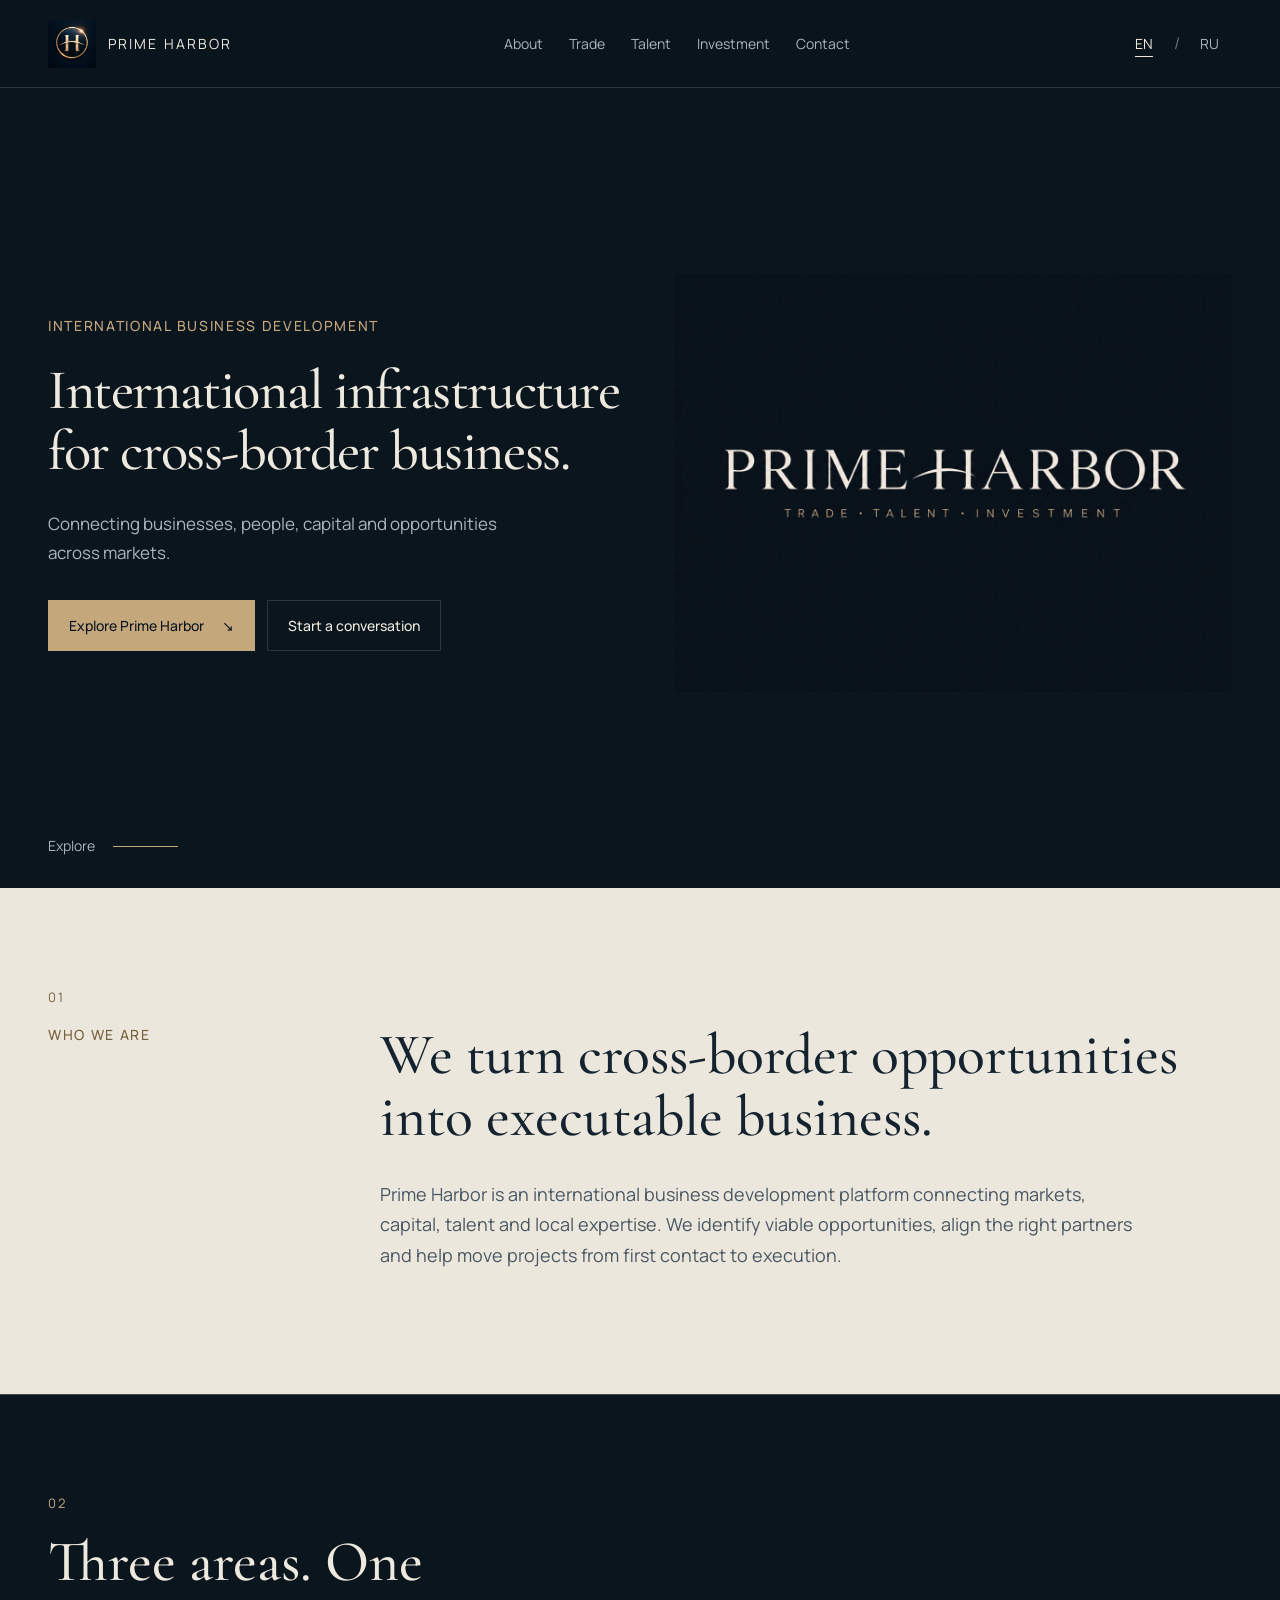
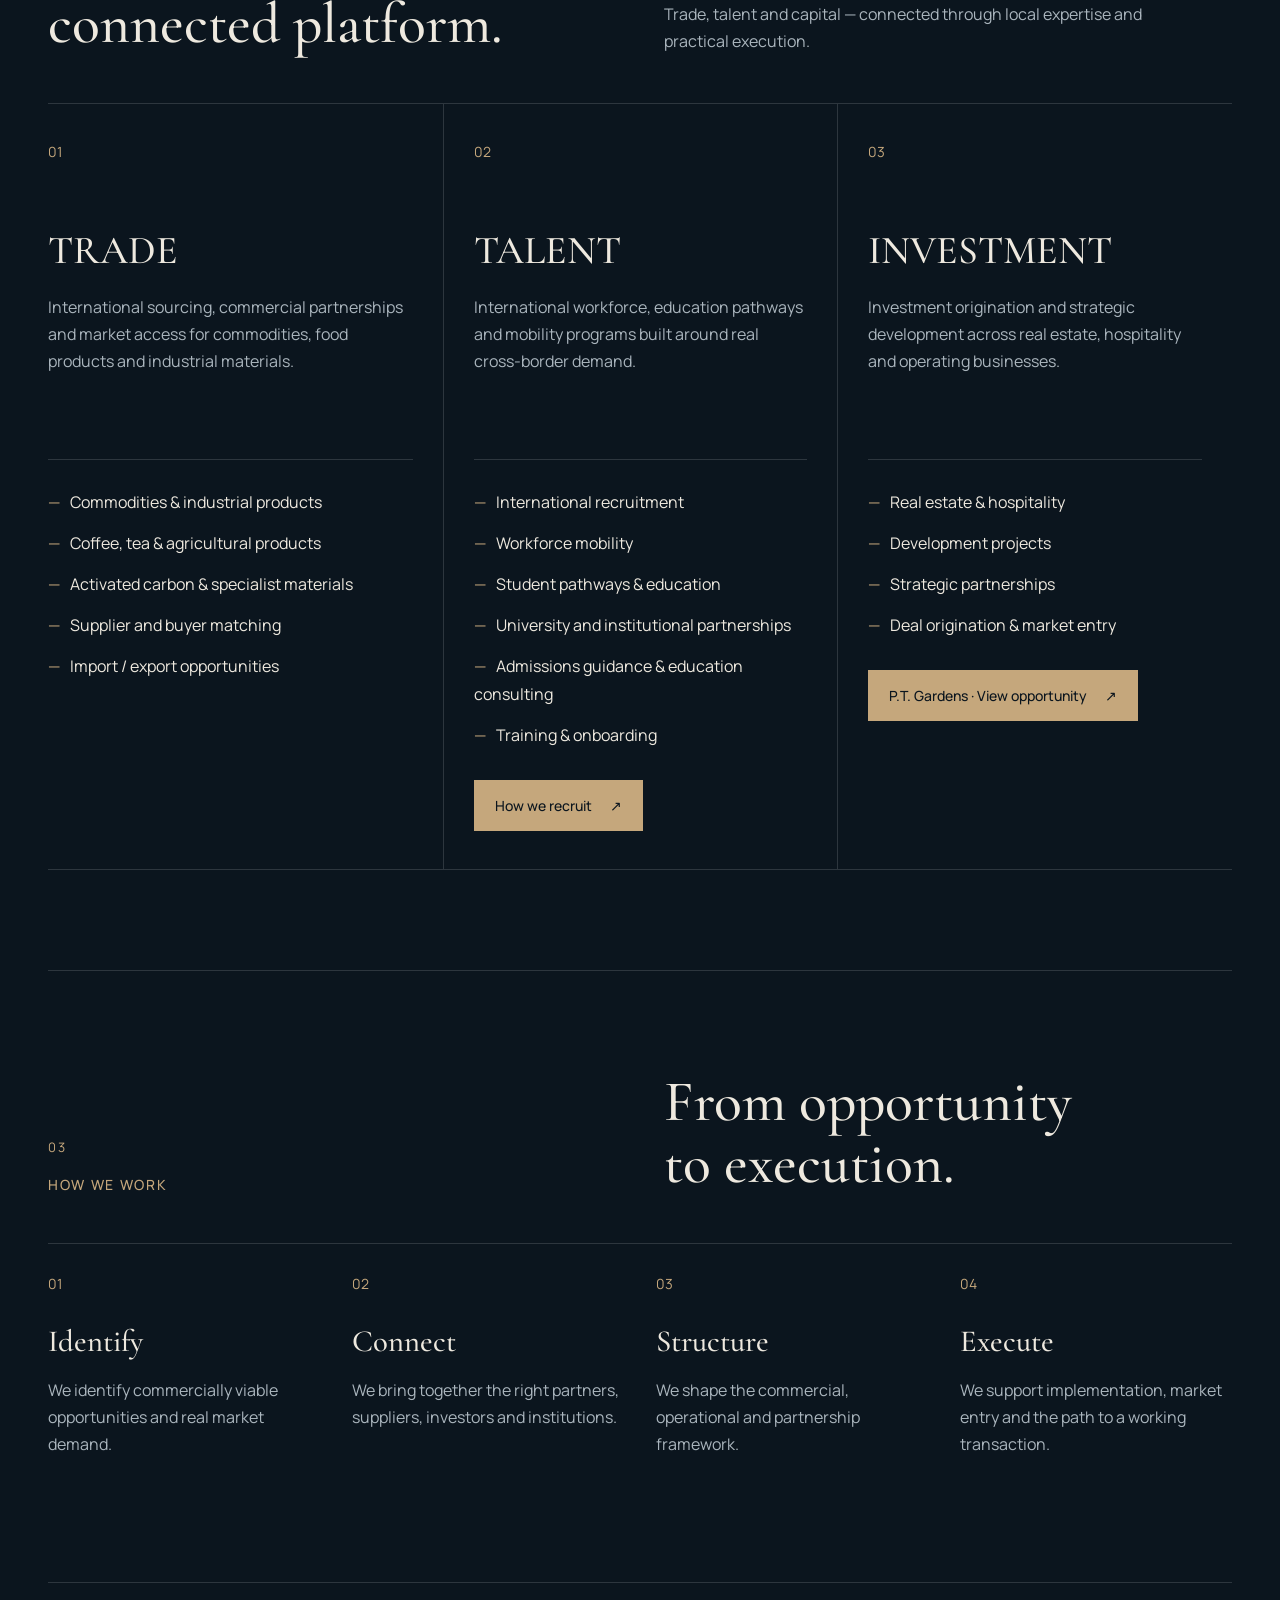
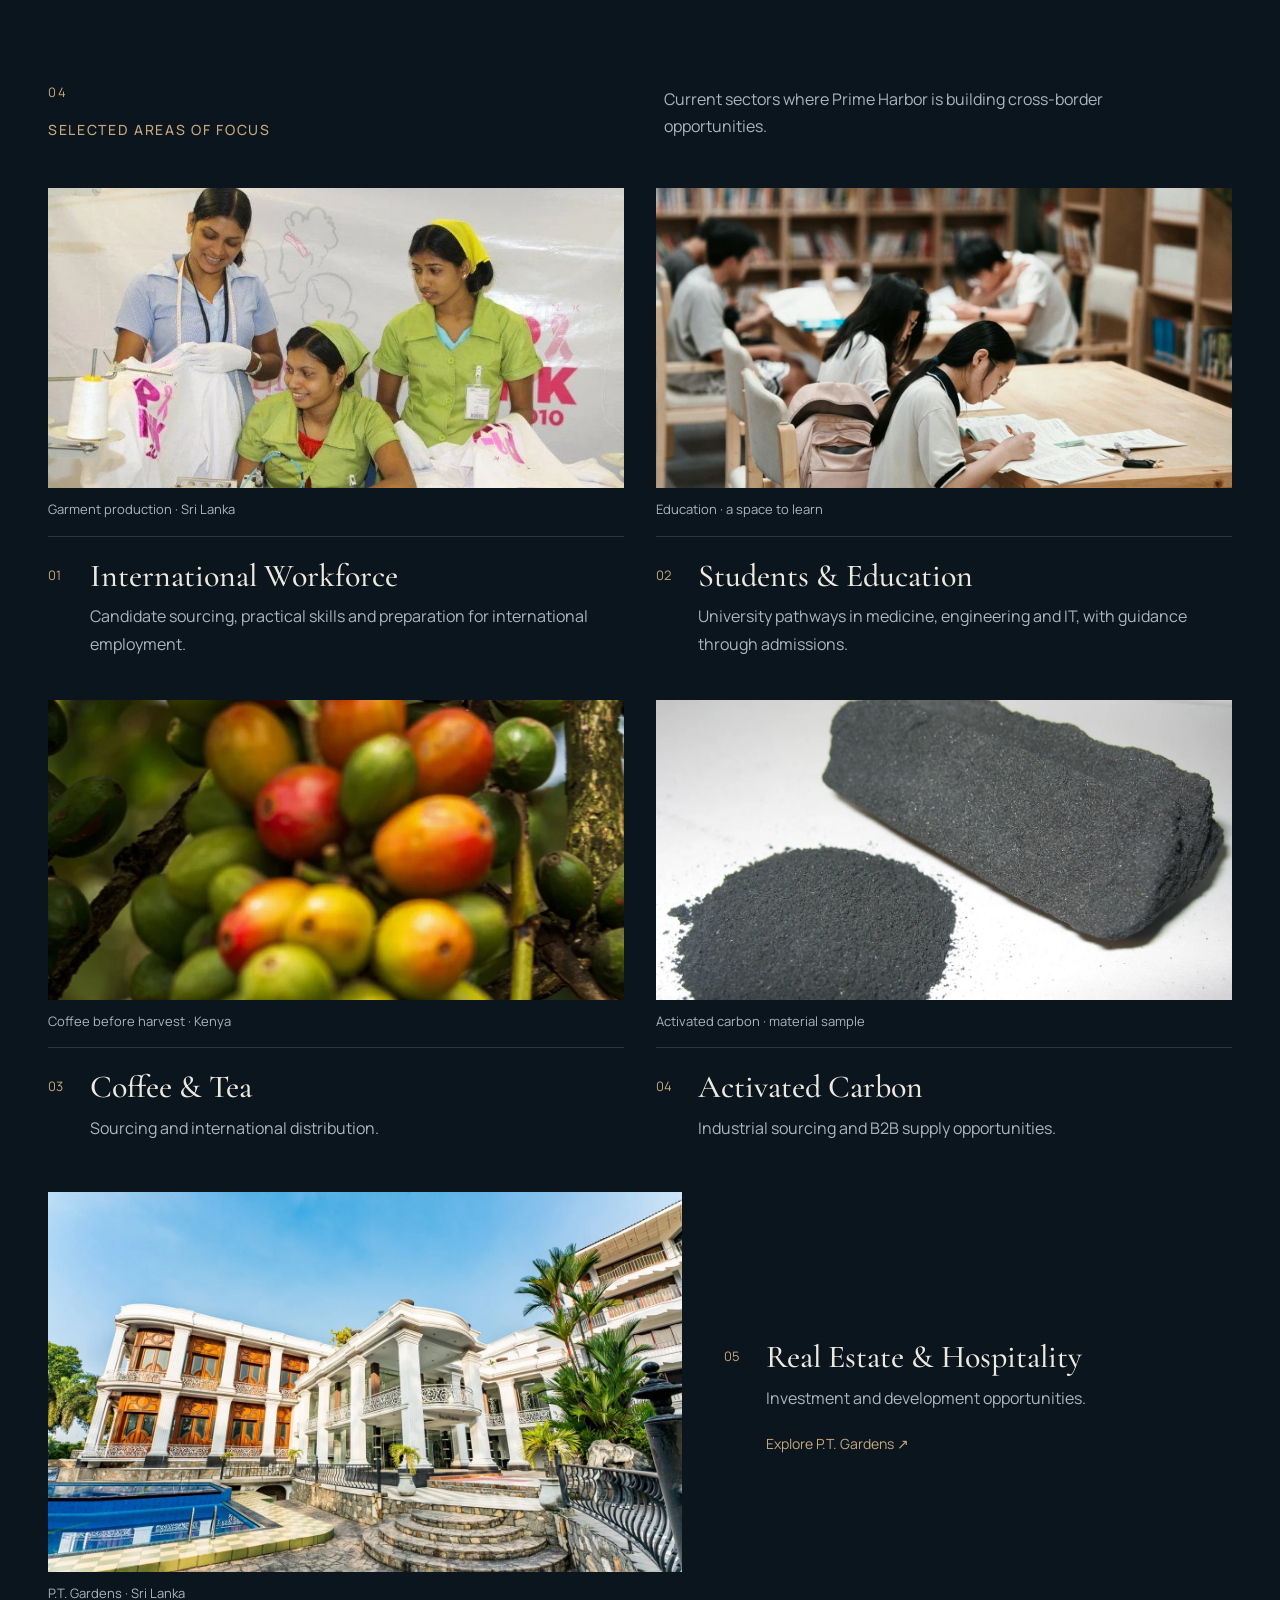
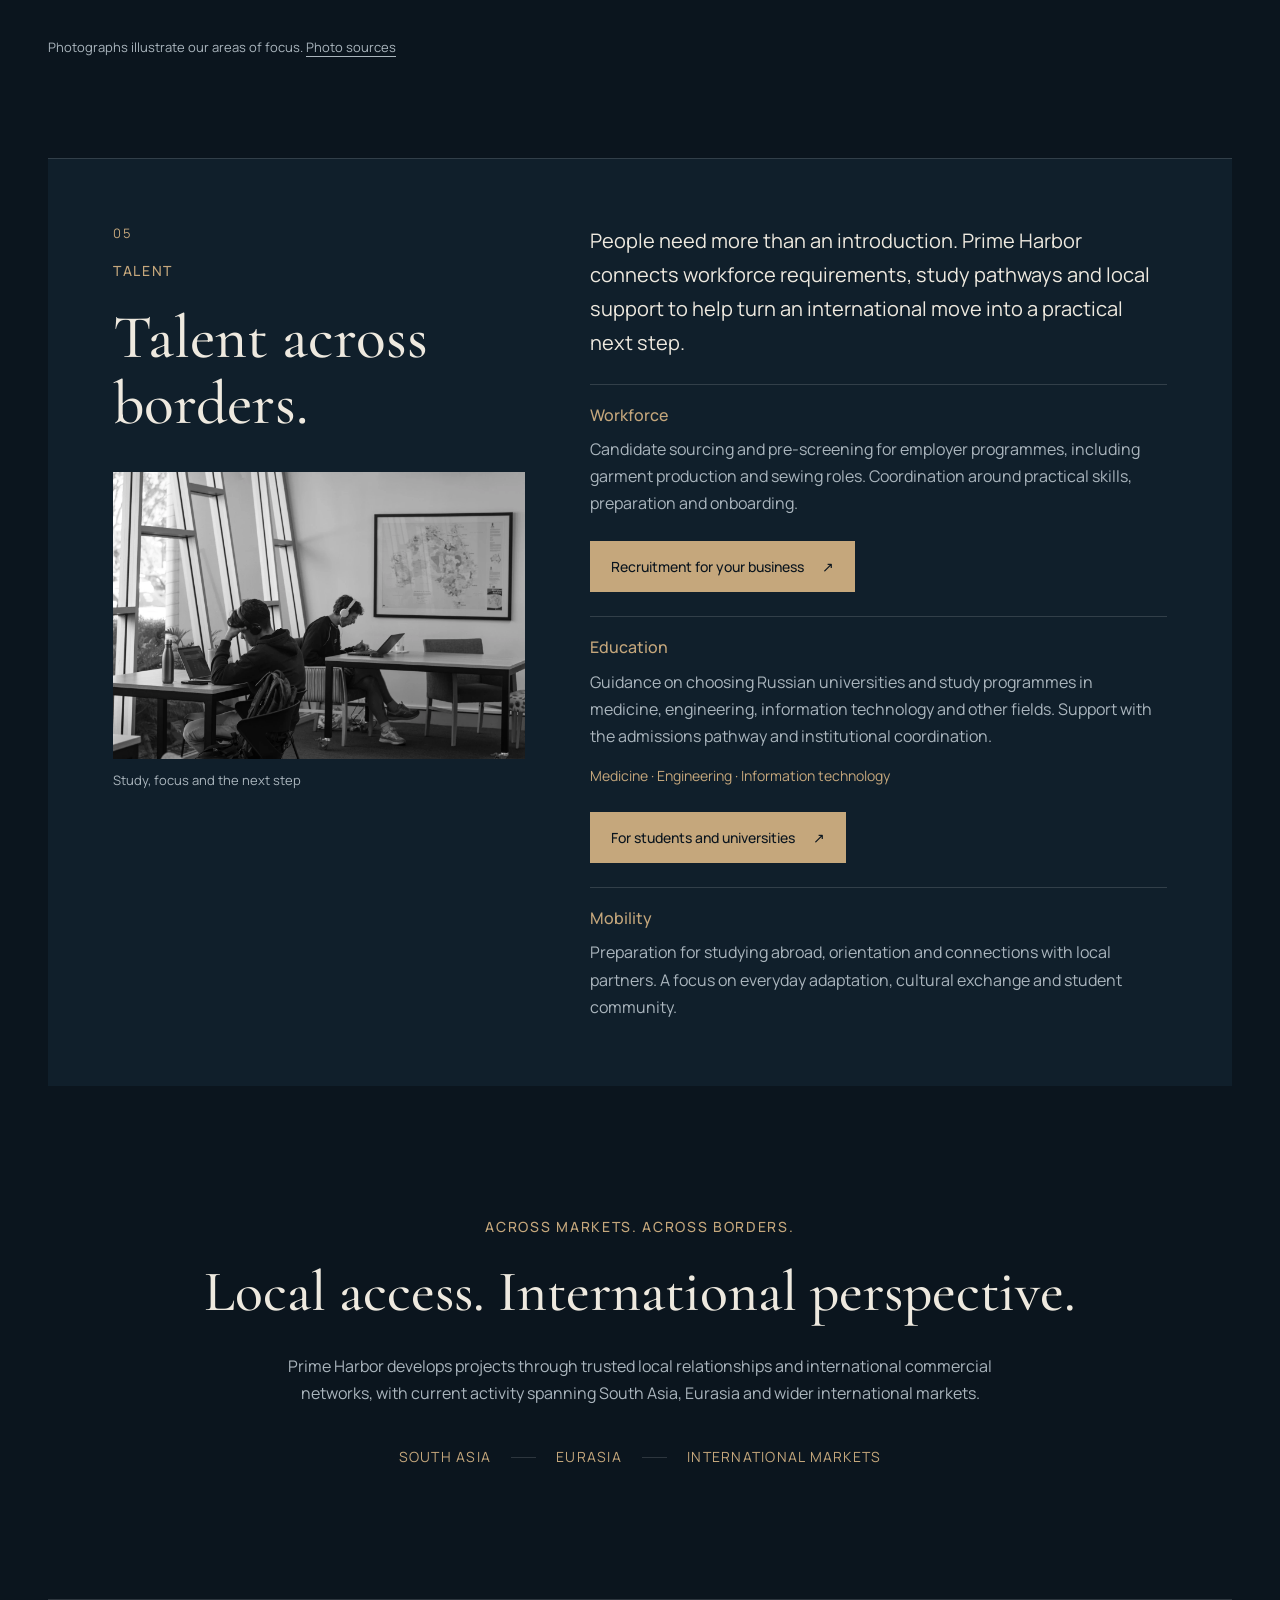
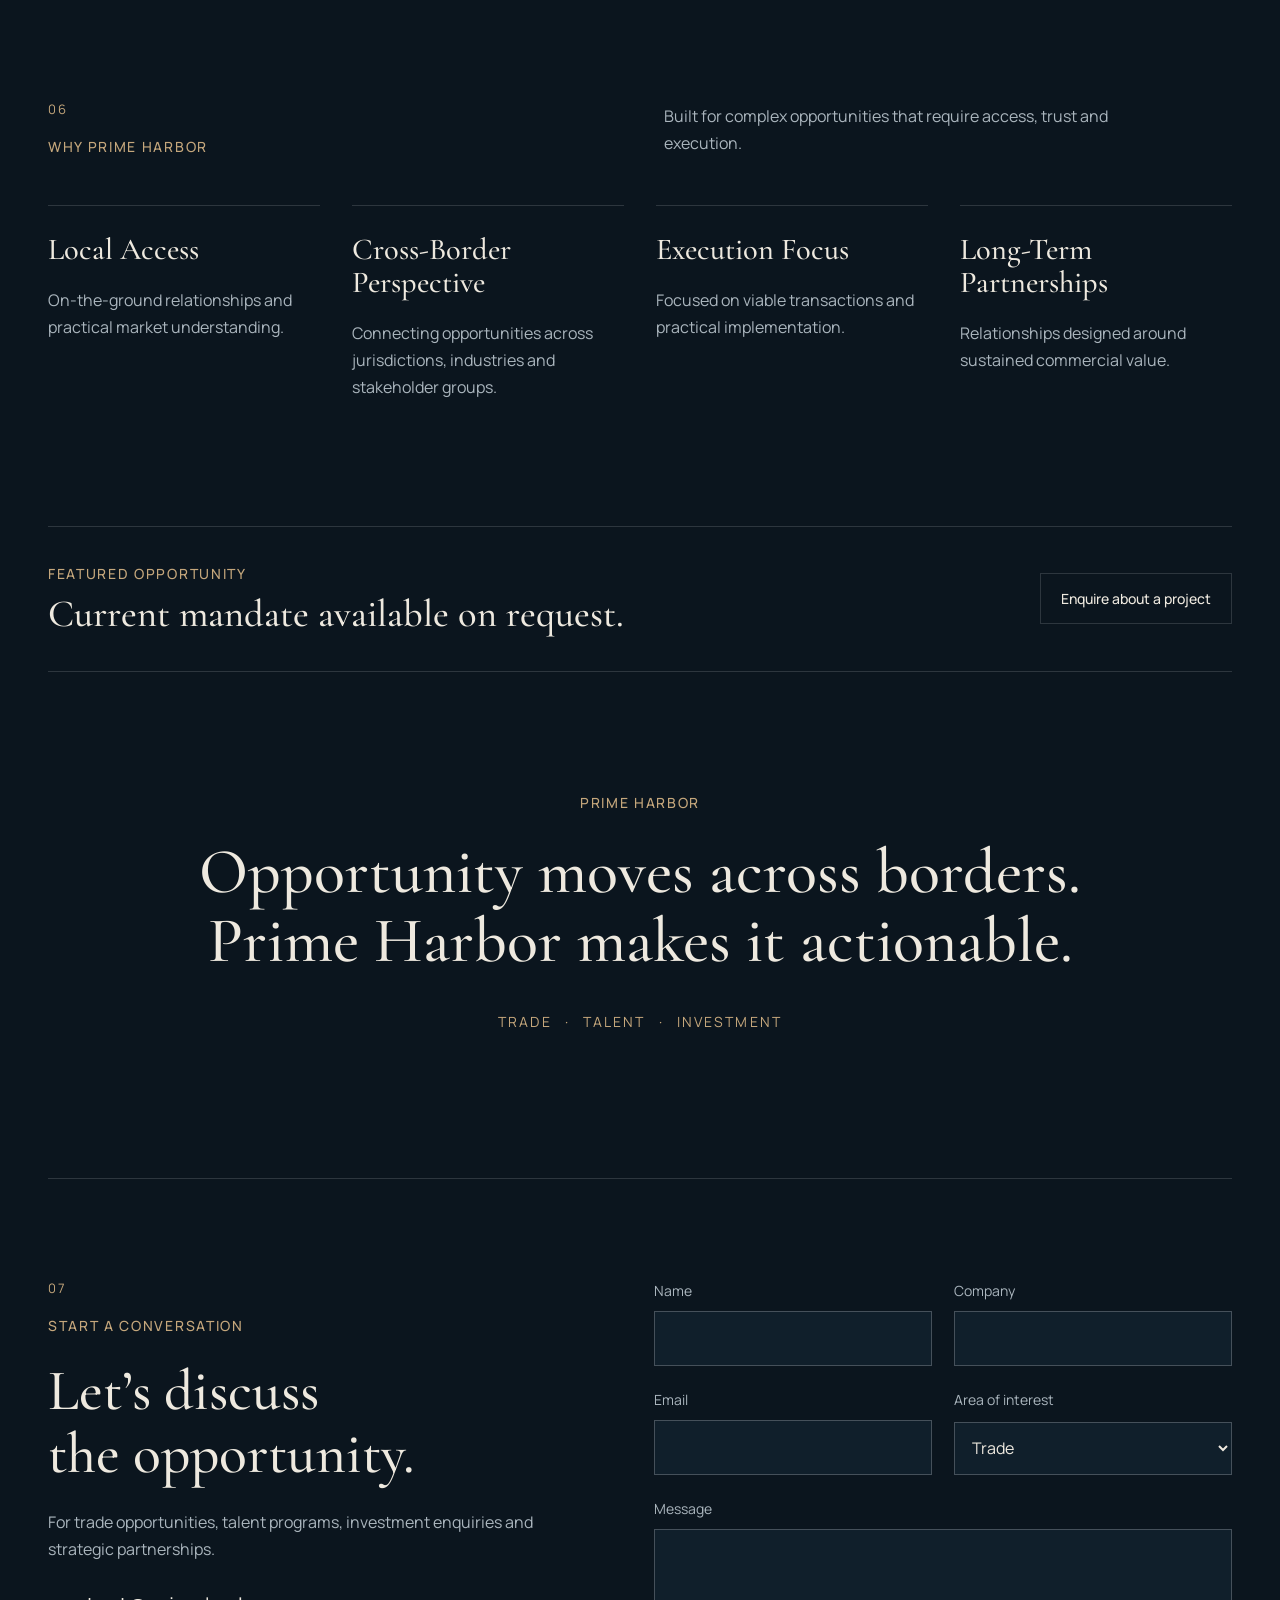
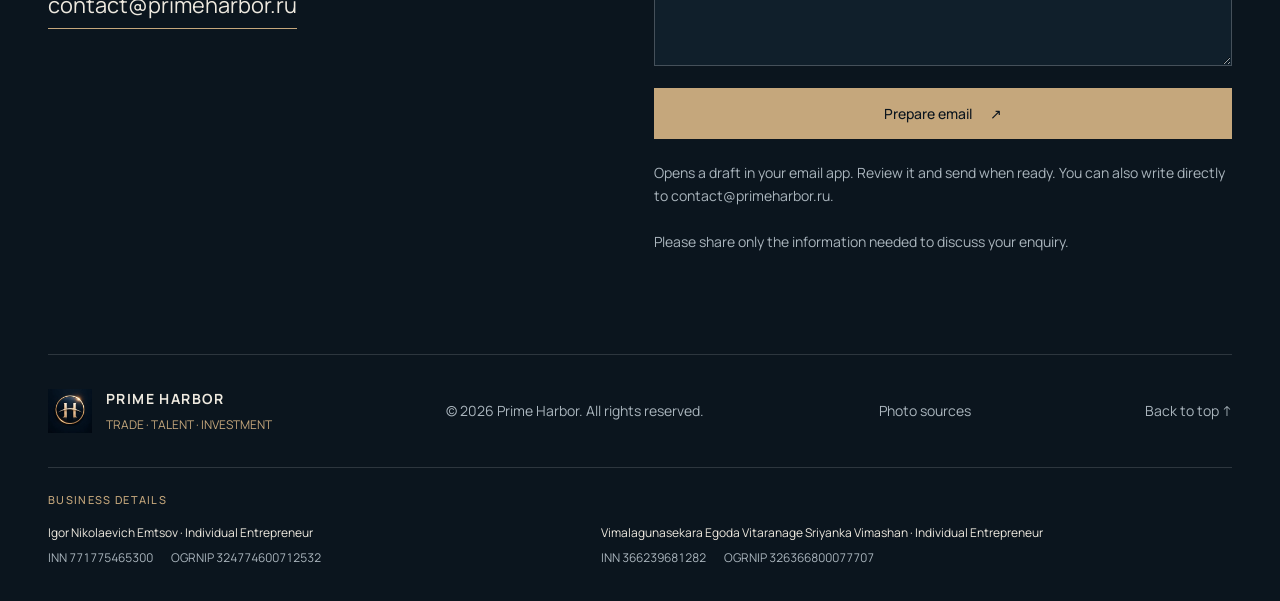
==== commit 929be2e8: "Match recruitment call to action to gold investment button" ====
--- a/index.html
+++ b/index.html
@@ -125,7 +125,7 @@
             <li data-i18n="pillars.talent3">Student pathways & education</li>
             <li data-i18n="pillars.talent4">University and institutional partnerships</li><li data-i18n="pillars.talent5">Admissions guidance & education consulting</li><li data-i18n="pillars.talent6">Training & onboarding</li>
           </ul>
-        <a class="text-link talent-pillar-link" href="talent.html"><span data-i18n="talent.ctaShort">How we recruit</span> <span aria-hidden="true">↗</span></a></article>
+        <a class="btn btn-primary talent-detail-link recruitment-pillar-link" href="talent.html"><span data-i18n="talent.ctaShort">How we recruit</span> <span aria-hidden="true">↗</span></a></article>
 
         <article class="pillar-card reveal delay-2" id="investment">
           <div class="pillar-index">03</div>
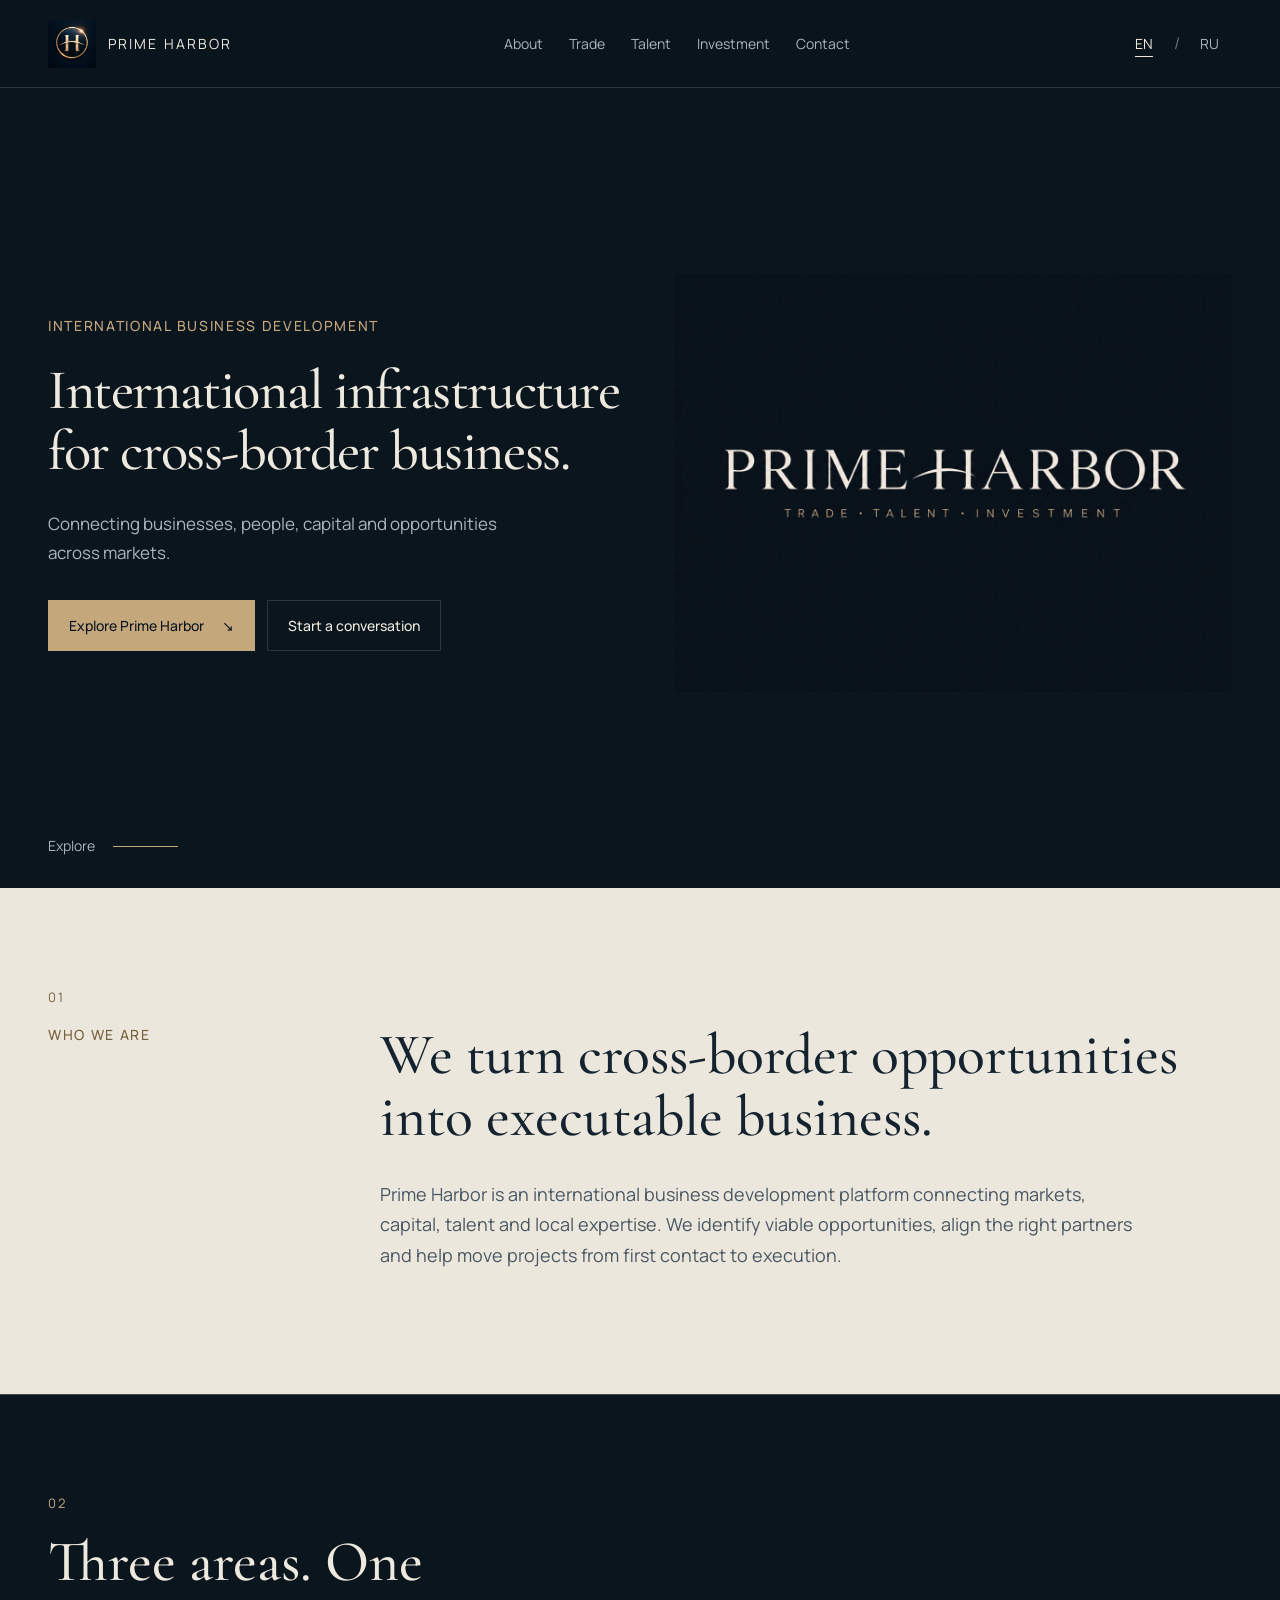
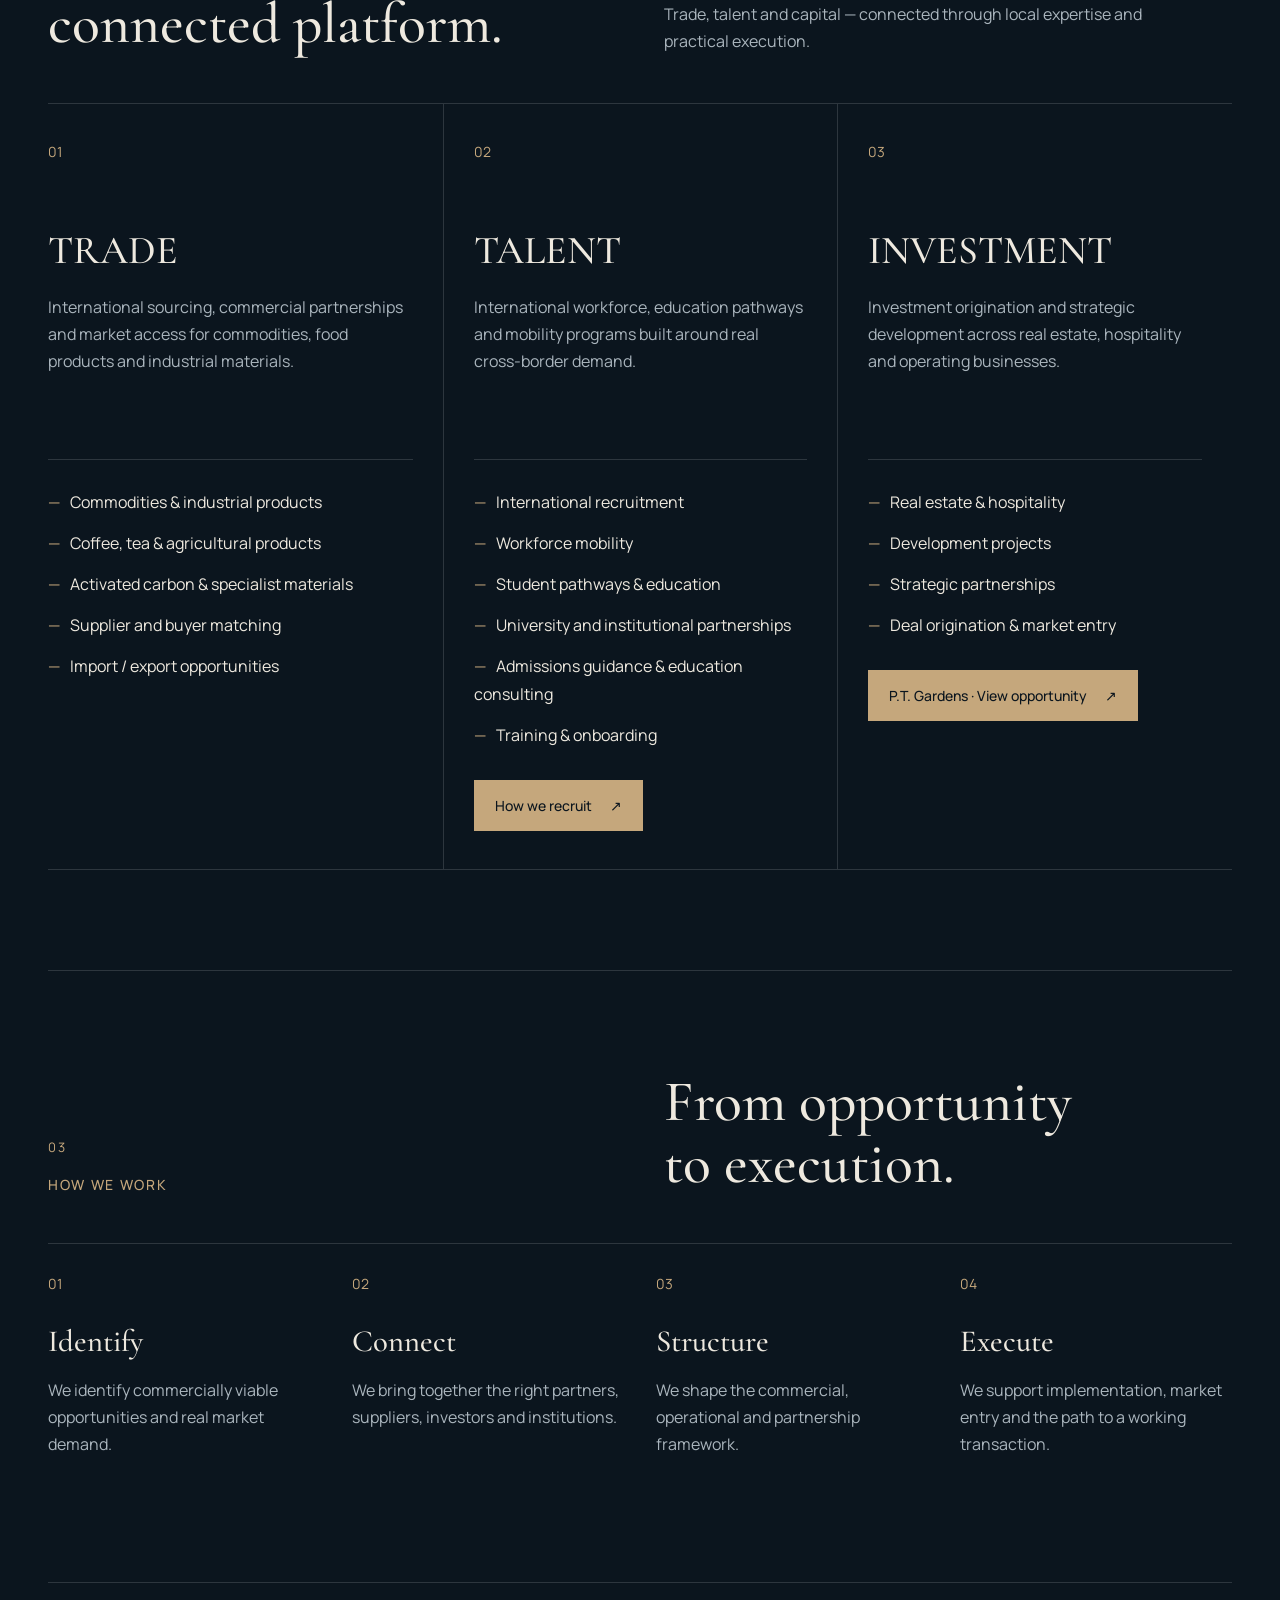
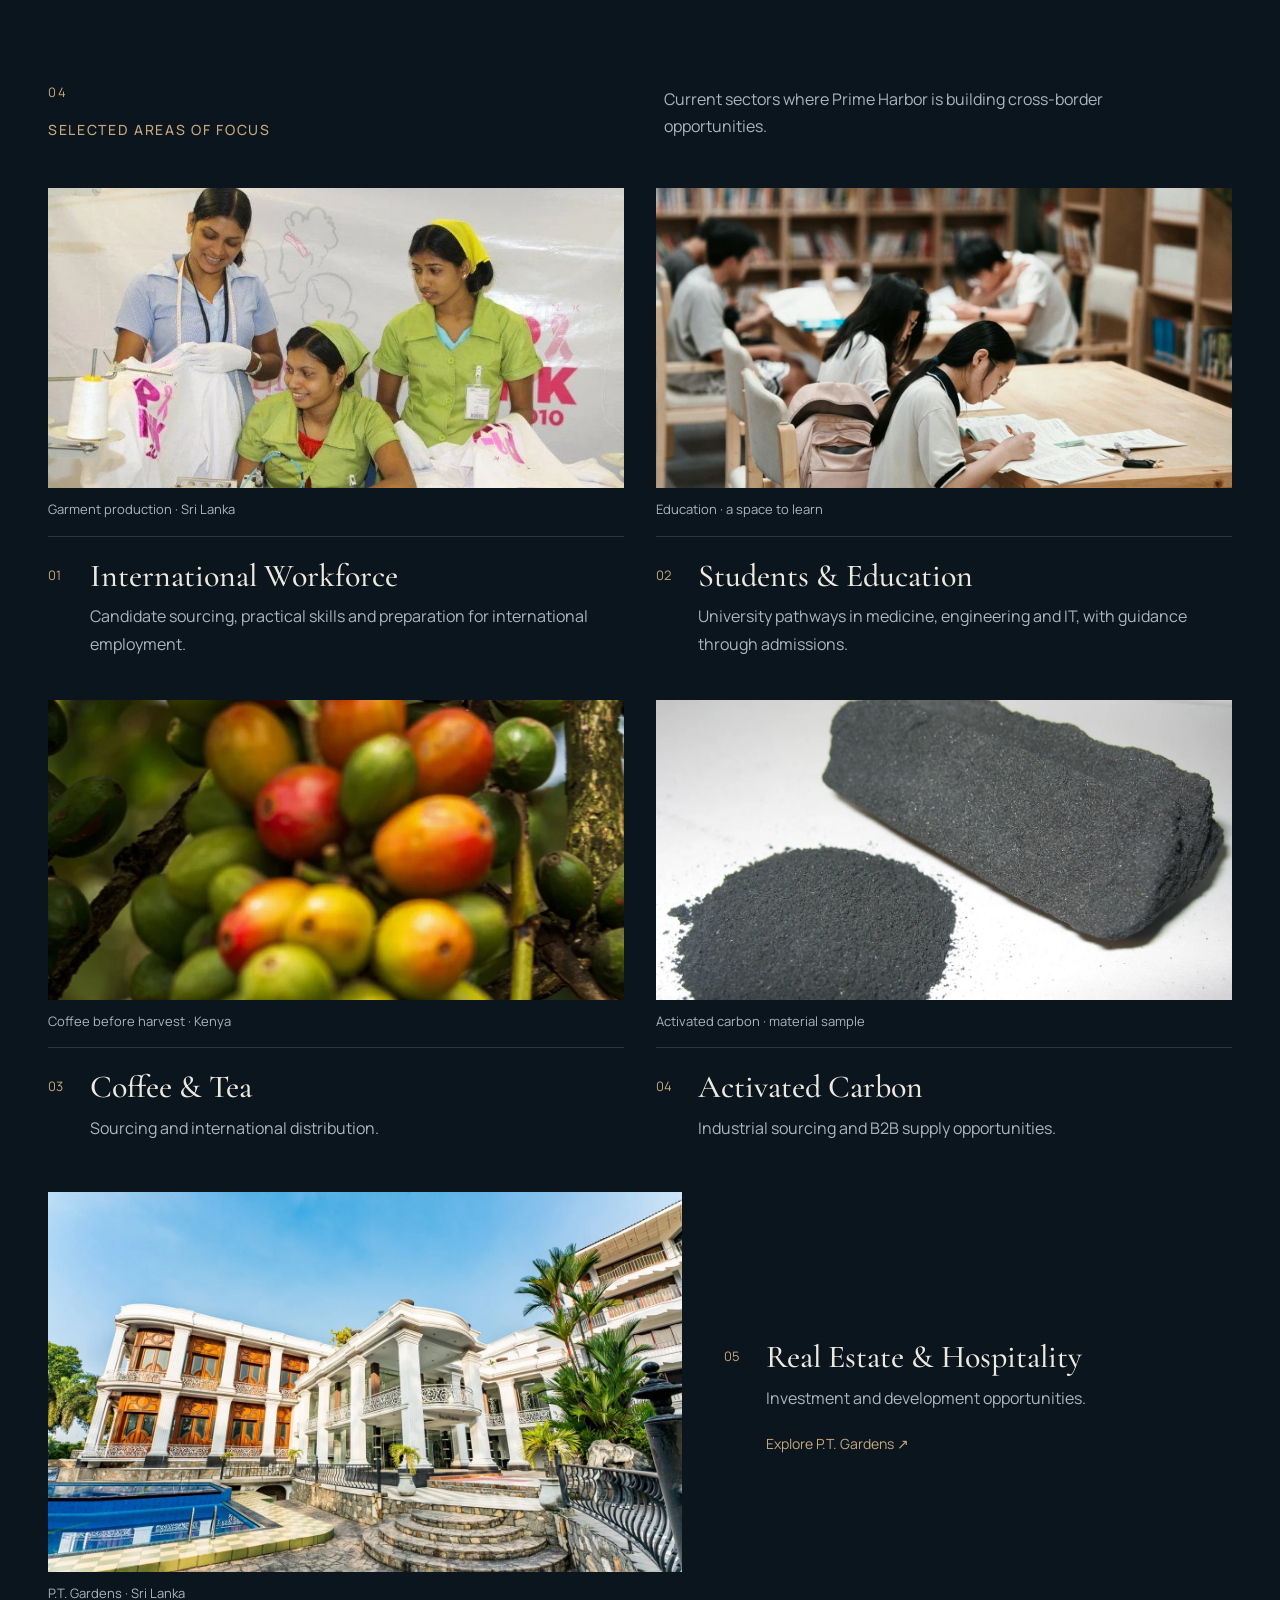
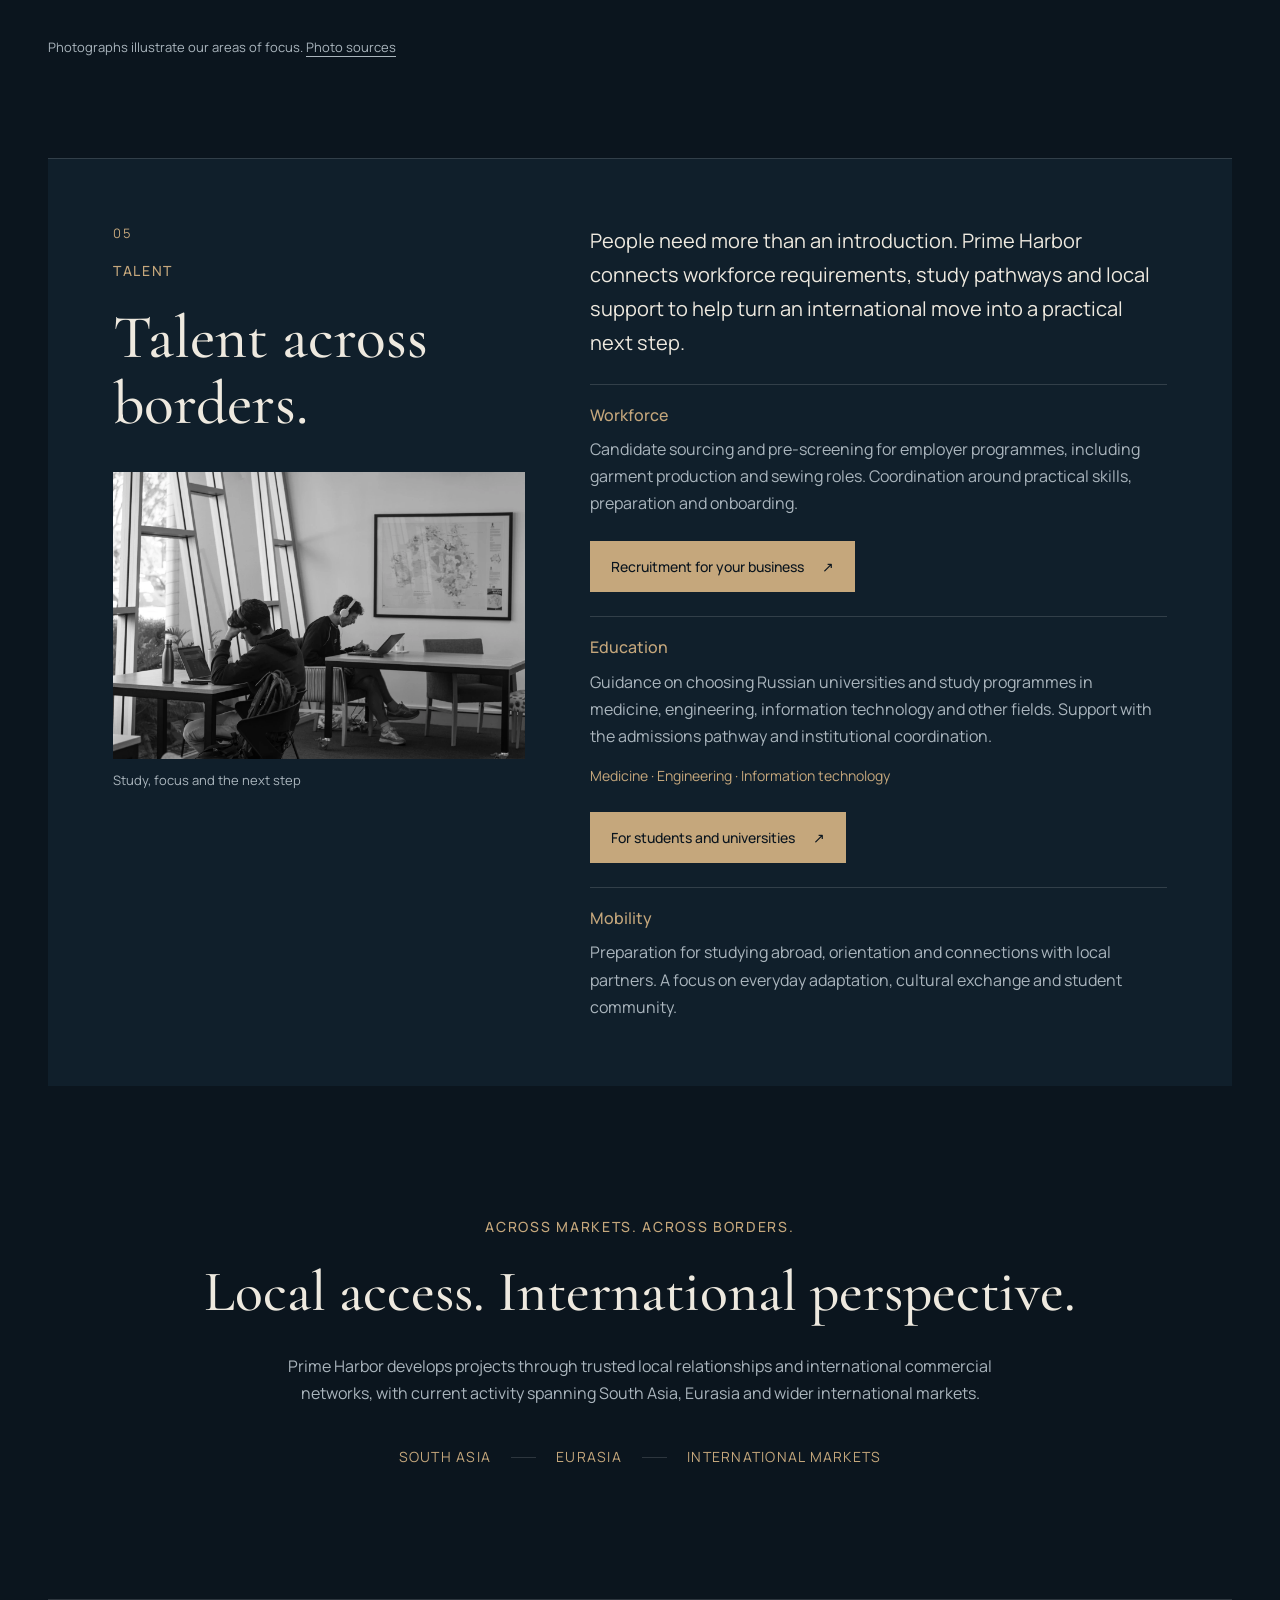
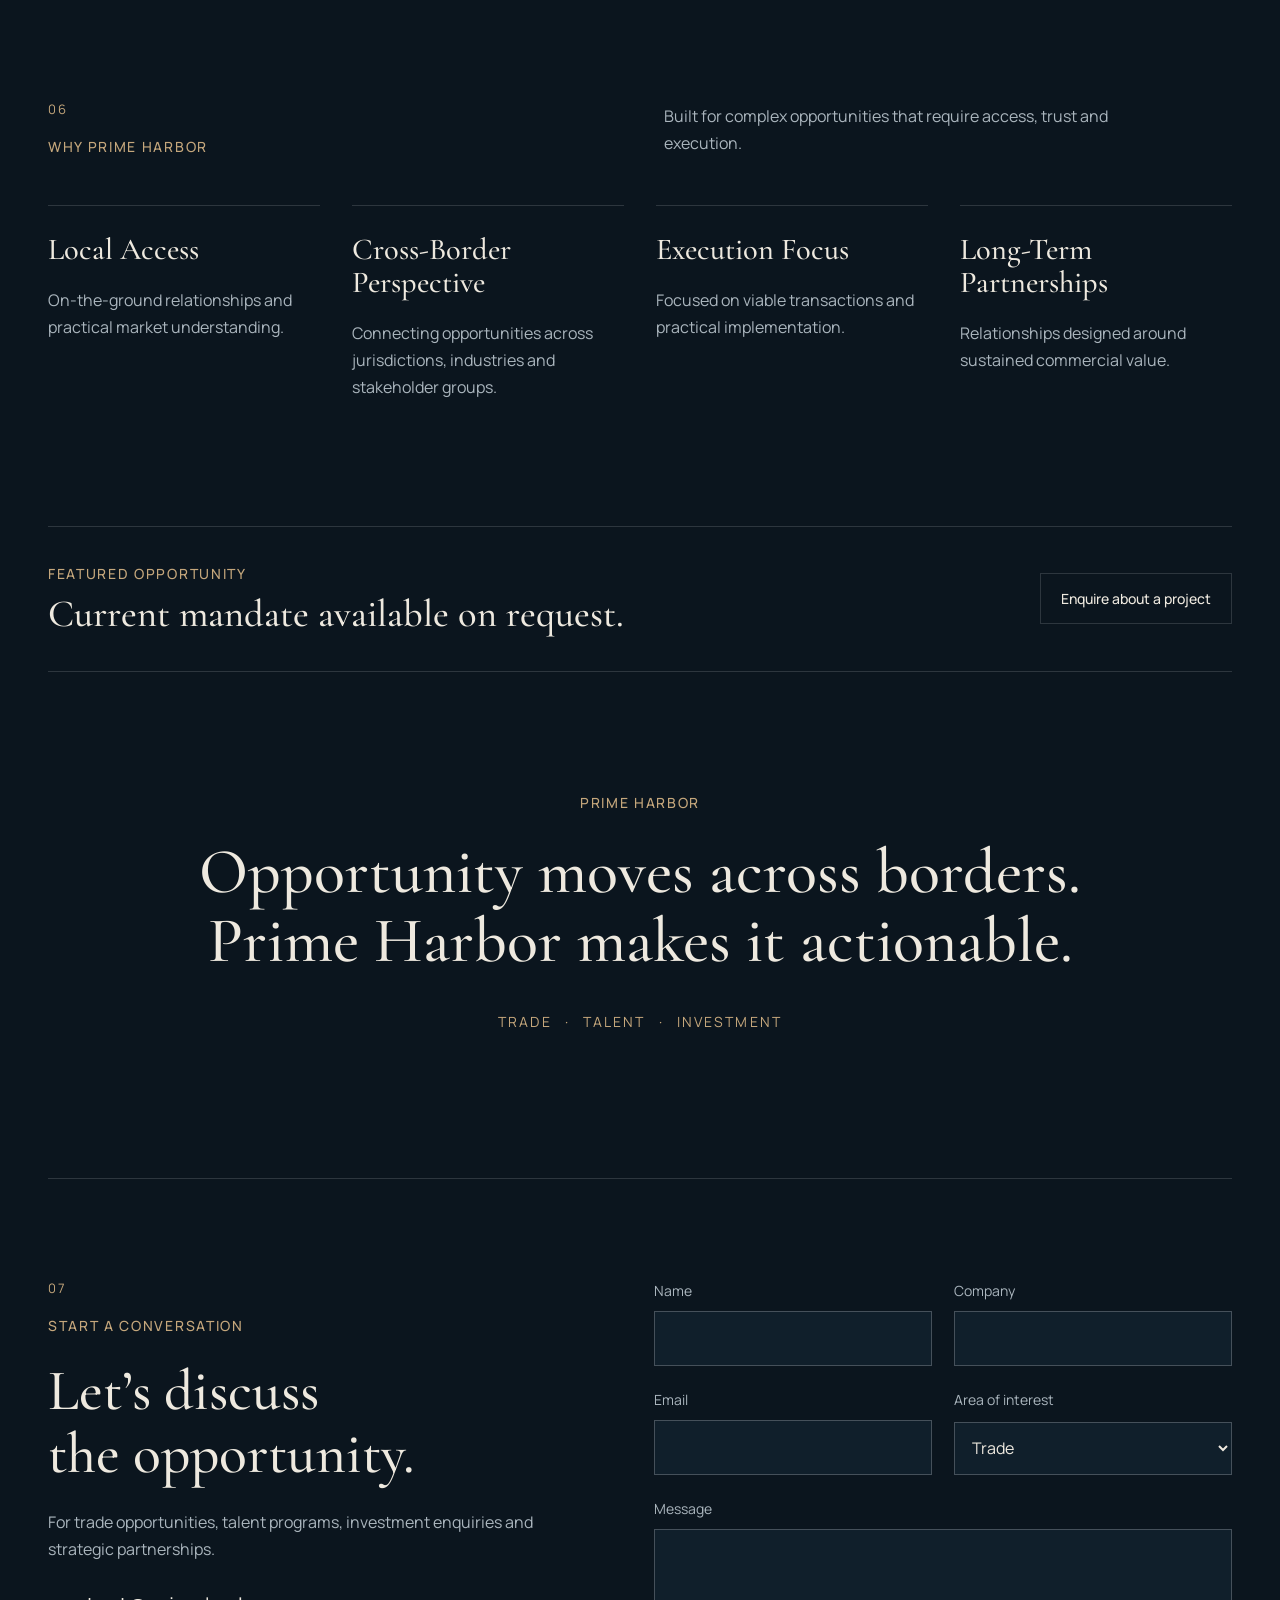
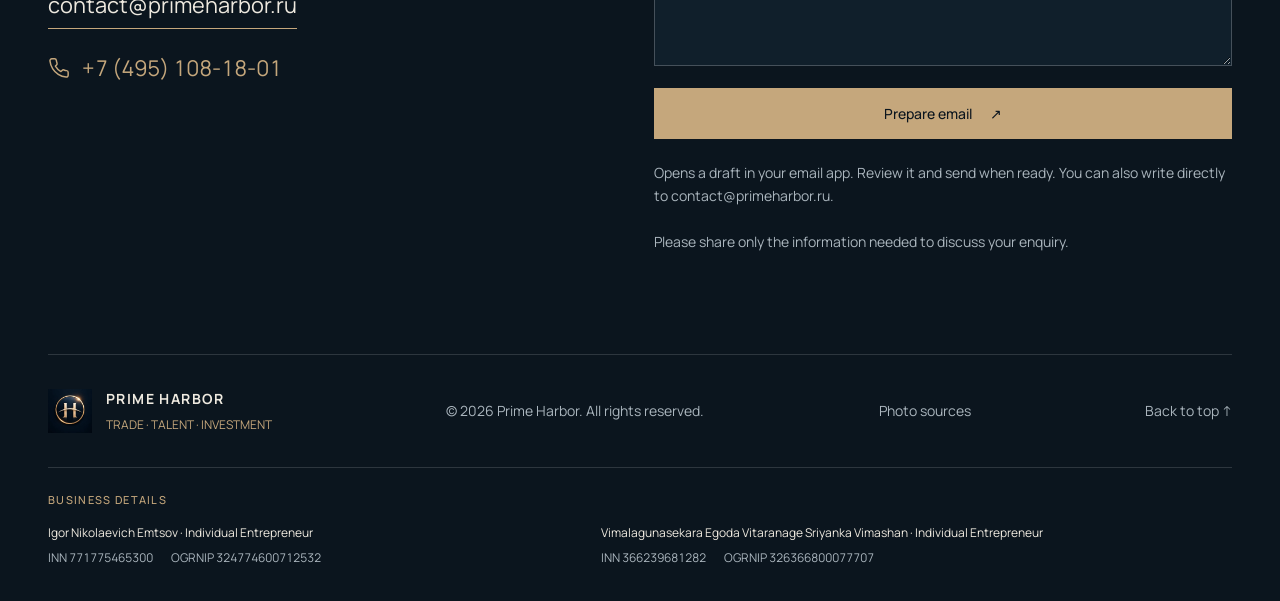
==== commit 4dfc8b14: "Add clickable business phone to contact sections" ====
--- a/index.html
+++ b/index.html
@@ -13,7 +13,7 @@
   <link rel="preconnect" href="https://fonts.googleapis.com" />
   <link rel="preconnect" href="https://fonts.gstatic.com" crossorigin />
   <link href="https://fonts.googleapis.com/css2?family=Cormorant+Garamond:wght@500;600&family=Manrope:wght@300;400;500;600&display=swap" rel="stylesheet" />
-  <link rel="stylesheet" href="styles.css?v=861133681ca0" />
+  <link rel="stylesheet" href="styles.css?v=8a5558b03a71" />
   <title>Prime Harbor — Trade · Talent · Investment</title>
 </head>
 <body>
@@ -262,7 +262,7 @@
           <p class="eyebrow" data-i18n="contact.kicker">Start a conversation</p>
           <h2 data-i18n="contact.title">Let’s discuss the opportunity.</h2>
           <p data-i18n="contact.body">For trade opportunities, talent programs, investment enquiries and strategic partnerships.</p>
-          <a class="email-link" href="mailto:contact@primeharbor.ru">contact@primeharbor.ru</a>
+          <a class="email-link" href="mailto:contact@primeharbor.ru">contact@primeharbor.ru</a><a class="contact-phone" href="tel:+74951081801" aria-label="Prime Harbor: +7 (495) 108-18-01"><svg viewBox="0 0 24 24" width="22" height="22" fill="none" stroke="currentColor" stroke-width="1.6" stroke-linecap="round" stroke-linejoin="round" aria-hidden="true" focusable="false"><path d="M22 16.92v3a2 2 0 0 1-2.18 2 19.79 19.79 0 0 1-8.63-3.07 19.5 19.5 0 0 1-6-6 19.79 19.79 0 0 1-3.07-8.67A2 2 0 0 1 4.11 2h3a2 2 0 0 1 2 1.72c.12.96.36 1.9.7 2.79a2 2 0 0 1-.45 2.11L8.09 9.89a16 16 0 0 0 6 6l1.27-1.27a2 2 0 0 1 2.11-.45c.89.34 1.83.58 2.79.7A2 2 0 0 1 22 16.92Z"/></svg><span>+7 (495) 108-18-01</span></a>
         </div>
 
         <form class="contact-form reveal delay-1" id="contactForm">
--- a/styles.css
+++ b/styles.css
@@ -46,3 +46,12 @@
 .legal-en{display:none}html[lang=en] .legal-en{display:inline}html[lang=en] .legal-ru{display:none}
 @media(max-width:760px){.legal-grid{grid-template-columns:1fr;gap:18px}.legal-details{padding-top:22px;padding-bottom:26px}}
 .property-home-link{grid-column:2;color:var(--gold);font-size:14px;margin-top:10px}
+
+/* Shared business phone: visible number and a comfortable mobile tap target. */
+.contact-phone{display:flex;align-items:center;gap:12px;width:fit-content;max-width:100%;min-height:48px;color:var(--gold);font-size:clamp(1rem,1.7vw,1.4rem);font-variant-numeric:tabular-nums;line-height:1.4;transition:color .2s}
+.contact-phone svg{flex:0 0 22px}
+.contact-phone span{white-space:nowrap}
+.contact-phone:hover{color:var(--text)}
+.contact-phone:hover span{text-decoration:underline;text-underline-offset:5px}
+.contact-copy>.contact-phone{margin-top:20px}
+.recruit-contact-card>.contact-phone{border-top:1px solid var(--line);padding-top:16px;min-height:60px}
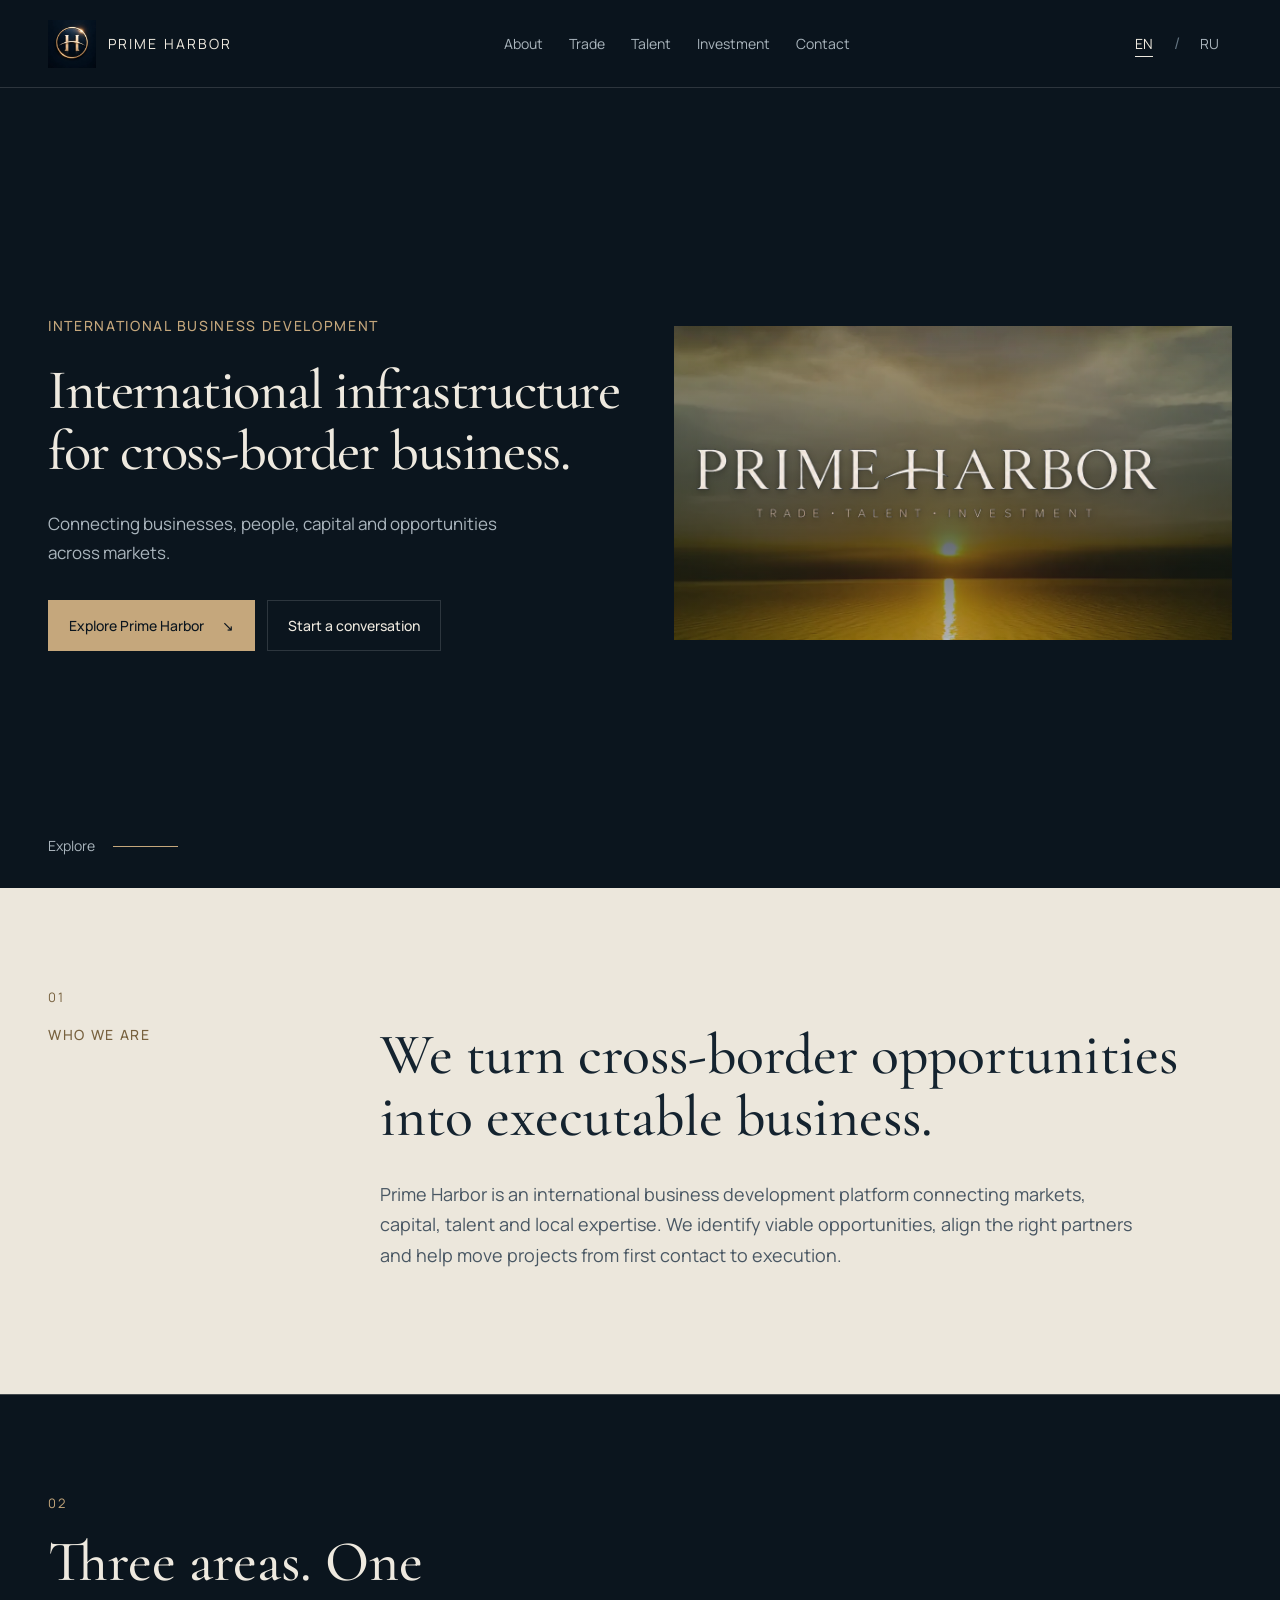
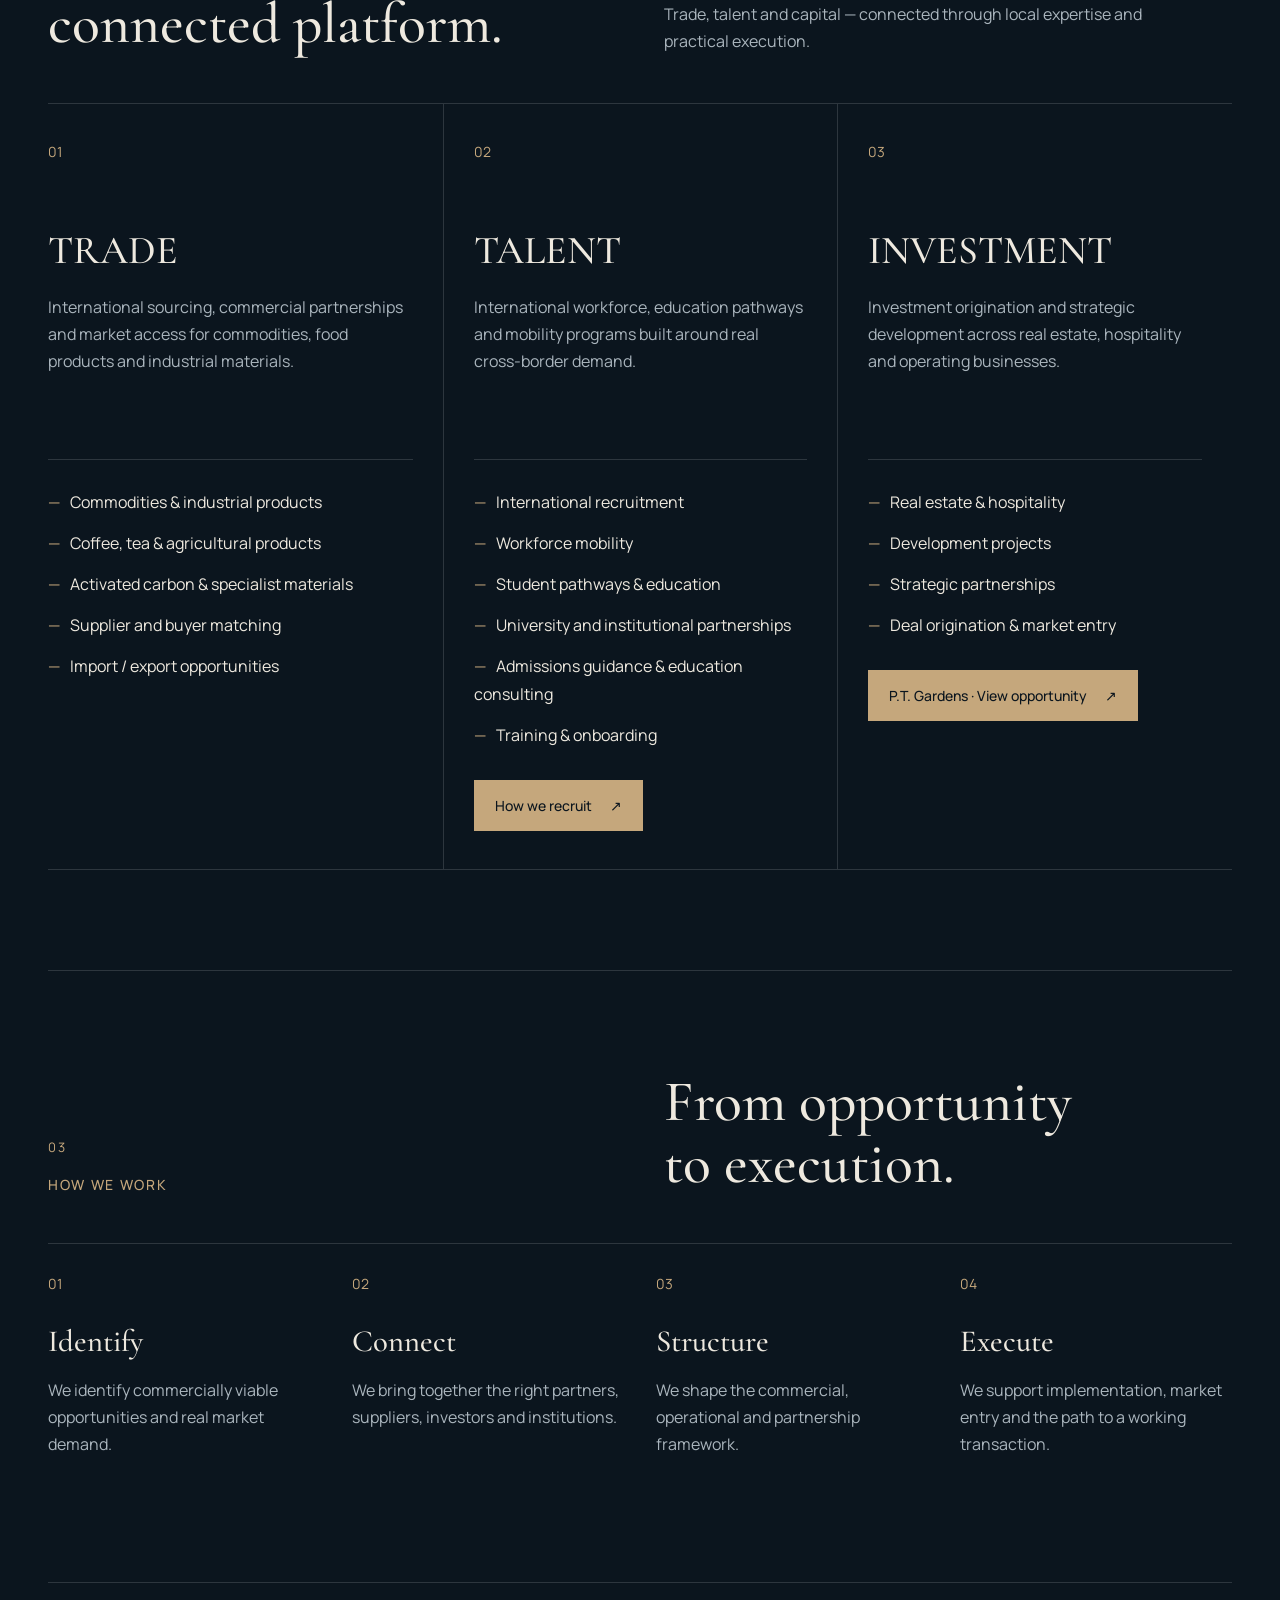
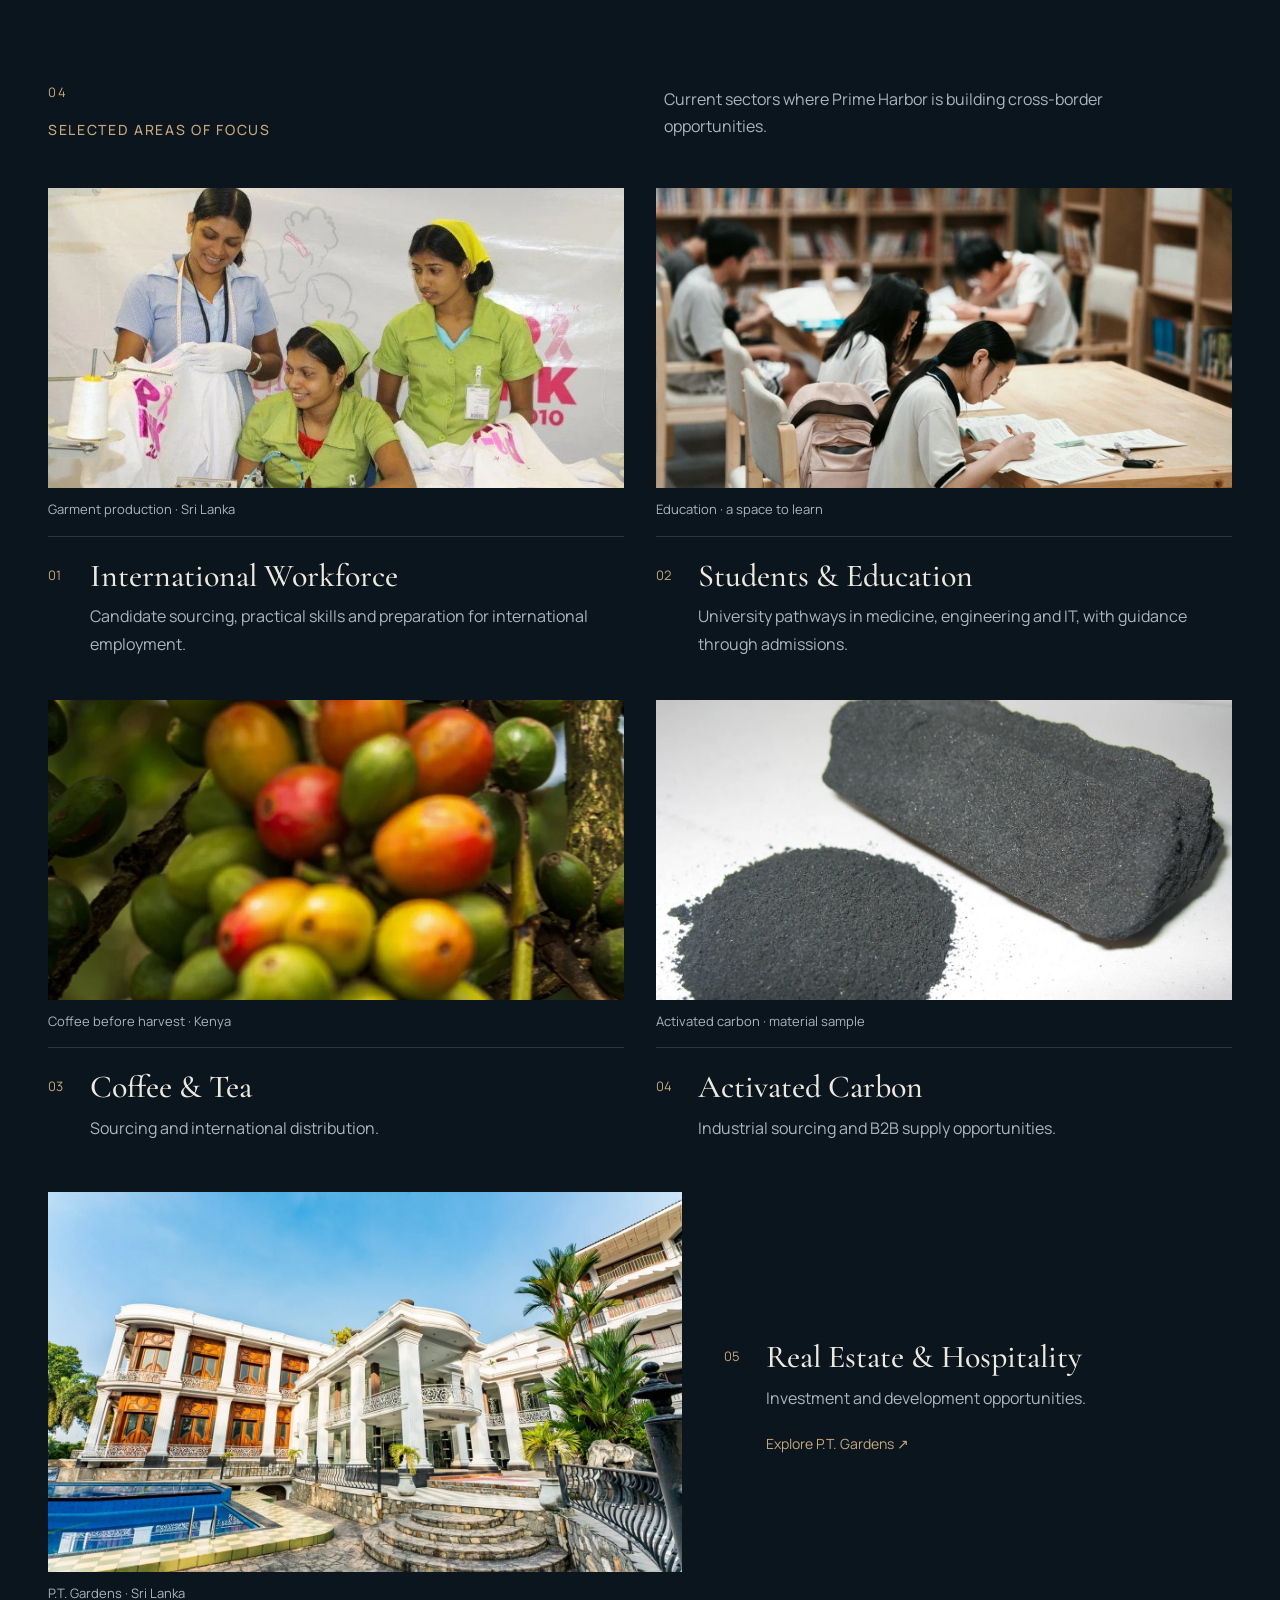
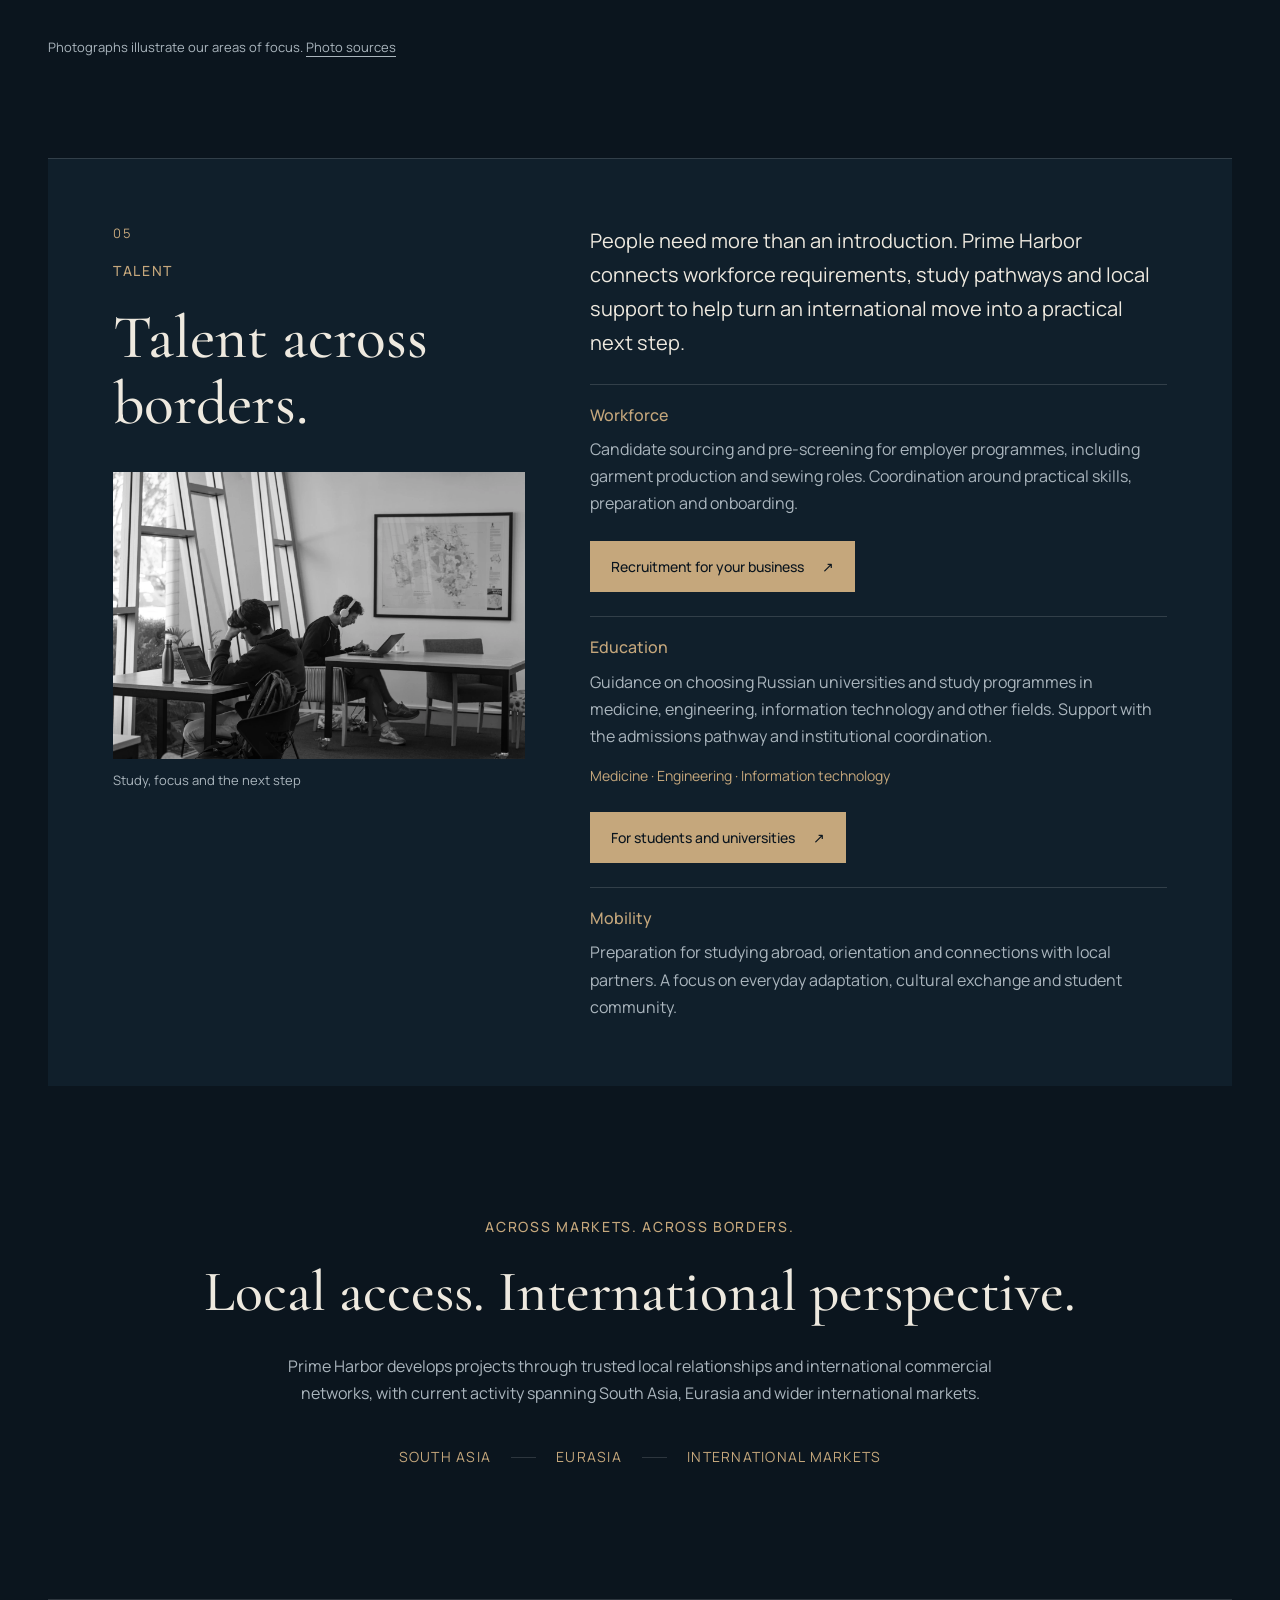
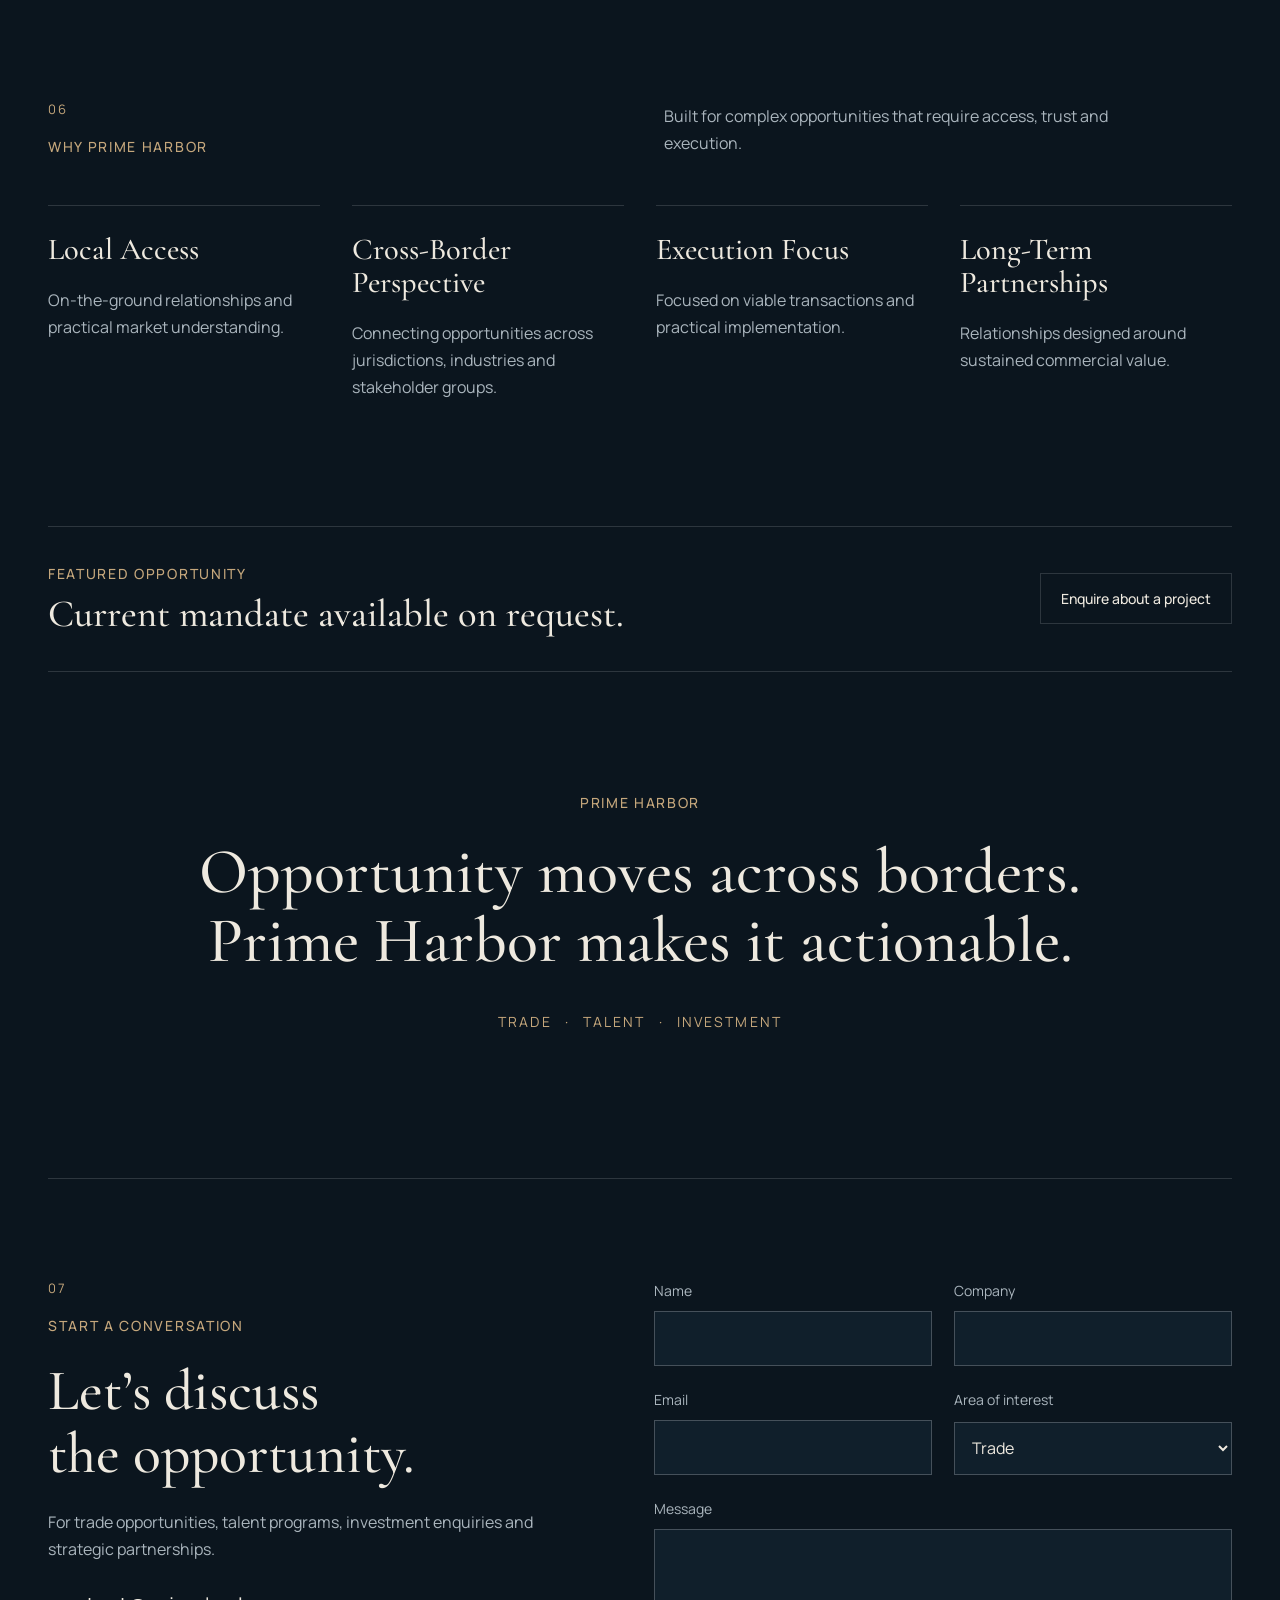
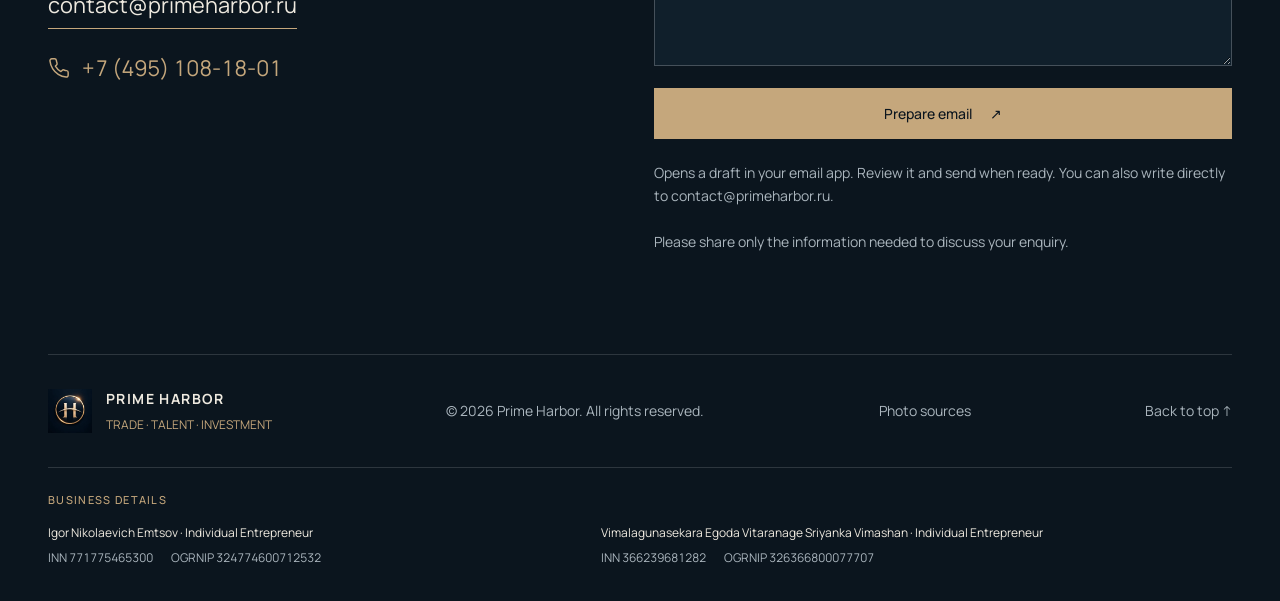
==== commit 297a467e: "Add calm homepage video and gemstone recruitment sector" ====
--- a/index.html
+++ b/index.html
@@ -14,6 +14,7 @@
   <link rel="preconnect" href="https://fonts.gstatic.com" crossorigin />
   <link href="https://fonts.googleapis.com/css2?family=Cormorant+Garamond:wght@500;600&family=Manrope:wght@300;400;500;600&display=swap" rel="stylesheet" />
   <link rel="stylesheet" href="styles.css?v=8a5558b03a71" />
+  <link rel="stylesheet" href="hero-brand.css?v=20261016-1" />
   <title>Prime Harbor — Trade · Talent · Investment</title>
 </head>
 <body>
@@ -59,8 +60,11 @@
       <div class="hero-glow hero-glow-one" aria-hidden="true"></div>
       <div class="hero-glow hero-glow-two" aria-hidden="true"></div>
 
-      <div class="hero-logo-wrap reveal">
-        <img width="1200" height="900" fetchpriority="high" class="hero-wordmark" src="assets/prime-harbor-wordmark.webp" alt="Prime Harbor — Trade Talent Investment" />
+      <div class="hero-logo-wrap hero-brand reveal">
+        <img class="hero-poster" src="assets/video/golden-horizon-poster.webp" width="1280" height="720" fetchpriority="high" alt="" aria-hidden="true" />
+        <video class="hero-film" muted loop playsinline preload="none" poster="assets/video/golden-horizon-poster.webp" data-desktop="assets/video/golden-horizon-desktop.mp4" data-mobile="assets/video/golden-horizon-mobile.mp4" aria-hidden="true" tabindex="-1"></video>
+        <img width="1200" height="900" fetchpriority="high" class="hero-wordmark" src="assets/prime-harbor-wordmark-transparent.webp" alt="Prime Harbor — Trade Talent Investment" />
+        <button class="hero-film-control" type="button" aria-label="Pause background video" hidden><svg class="film-pause" viewBox="0 0 12 12" aria-hidden="true"><path d="M2 1h3v10H2zm5 0h3v10H7z" /></svg><svg class="film-play" viewBox="0 0 12 12" aria-hidden="true"><path d="M3 1l8 5-8 5z" /></svg><span>Pause</span></button>
       </div>
 
       <div class="hero-copy reveal delay-1">
@@ -320,5 +324,6 @@
 </section>
 <!-- legal-details:end -->
 <script src="script.js?v=20261009-investment"></script>
+<script src="hero-brand.js?v=20261016-1" defer></script>
 </body>
 </html>
--- a/hero-brand.css
+++ b/hero-brand.css
@@ -0,0 +1,16 @@
+/* The approved wordmark stays intact; a lossless copy adds native-resolution alpha. */
+.hero-logo-wrap.hero-brand{position:relative;isolation:isolate;overflow:hidden;aspect-ratio:16/9;width:100%;margin:0;background:#172735}
+.hero-brand .hero-poster,.hero-brand .hero-film,.hero-brand .hero-wordmark{position:absolute;inset:0;width:100%;height:100%;object-fit:cover}
+.hero-brand .hero-poster,.hero-brand .hero-film{object-position:57% 50%}
+.hero-brand .hero-film{opacity:0;transition:opacity .5s ease;pointer-events:none}
+.hero-brand.is-playing .hero-film{opacity:1}
+.hero-brand::after{content:"";position:absolute;inset:0;background:linear-gradient(180deg,rgba(7,20,31,.18),rgba(7,20,31,.62) 48%,rgba(7,20,31,.62) 66%,rgba(7,20,31,.28));pointer-events:none;z-index:1}
+.hero-brand .hero-wordmark{z-index:2;width:110%;height:110%;inset:-5%;filter:drop-shadow(0 2px 3px rgba(0,0,0,.3));pointer-events:none}
+.hero-film-control{position:absolute;right:12px;bottom:12px;z-index:3;display:flex;align-items:center;gap:7px;min-height:44px;padding:9px 13px;border:1px solid rgba(236,231,220,.4);border-radius:2px;background:rgba(8,22,33,.77);color:#f6f1e7;font:500 11px/1.2 var(--sans);cursor:pointer}
+.hero-film-control[hidden]{display:none}
+.hero-film-control:hover{background:rgba(8,22,33,.95)}
+.hero-film-control:focus-visible{outline:2px solid #e8c78d;outline-offset:-5px}
+.hero-film-control svg{width:12px;height:12px;fill:currentColor;flex:none}
+.hero-film-control .film-pause{display:none}.hero-brand.is-playing .film-pause{display:block}.hero-brand.is-playing .film-play{display:none}
+@media(max-width:760px){.hero-logo-wrap.hero-brand{width:100%;max-width:none;margin:24px auto 36px}.hero-film-control{right:10px;bottom:10px}}
+@media(prefers-reduced-motion:reduce){.hero-brand .hero-film,.hero-brand .hero-film-control{display:none}.hero-brand .hero-film{transition:none}}
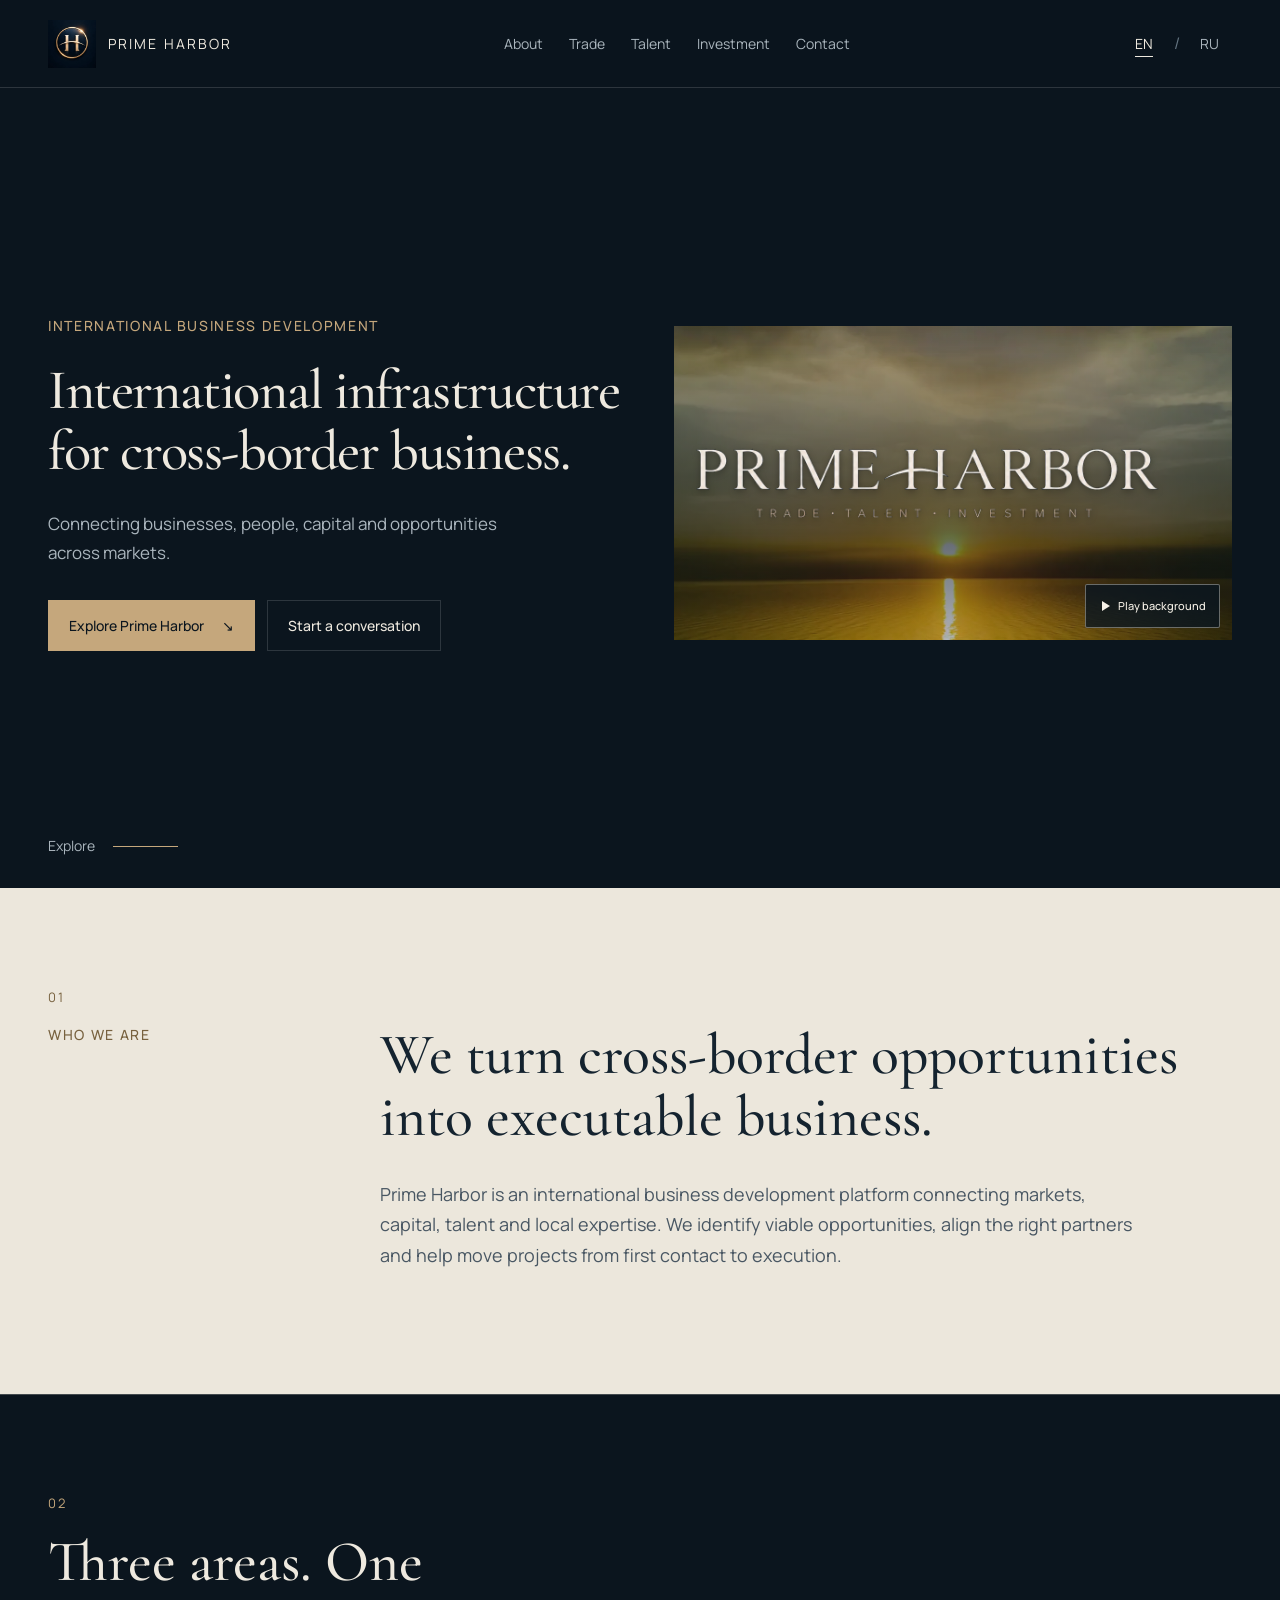
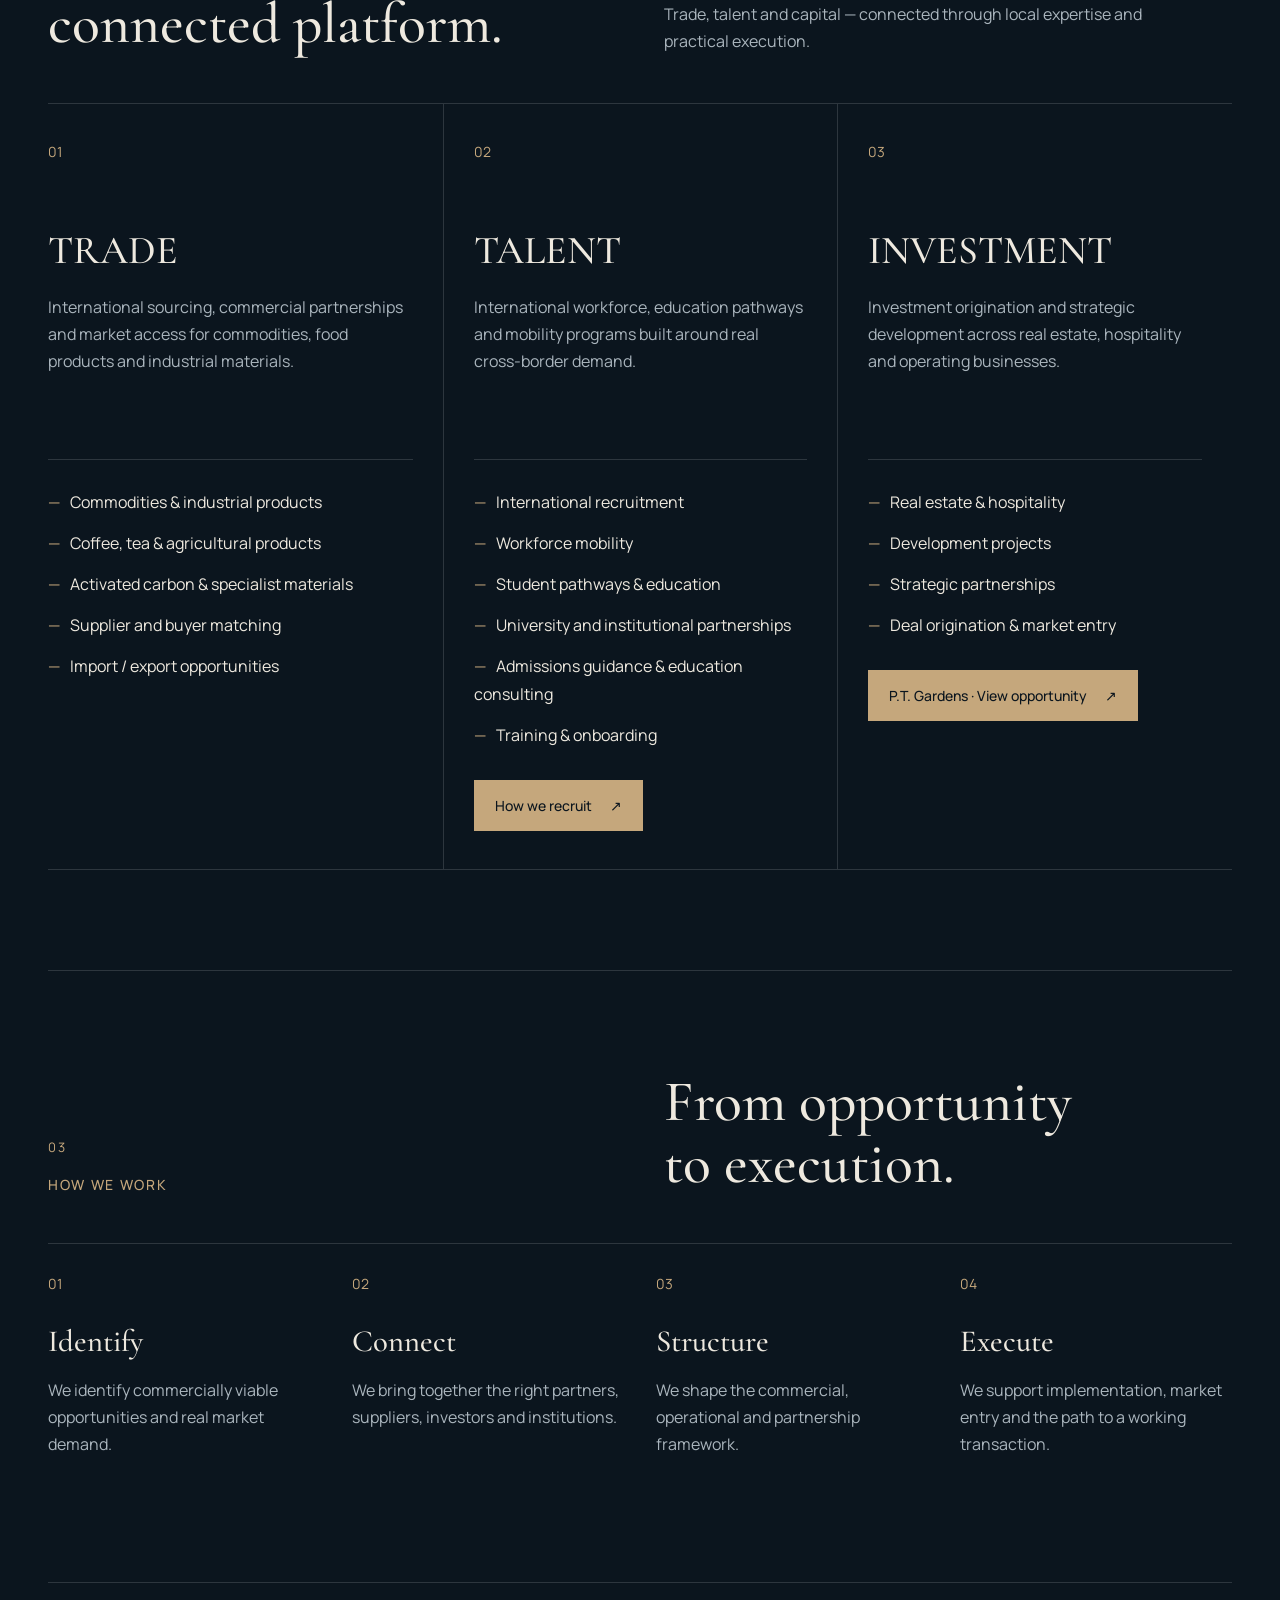
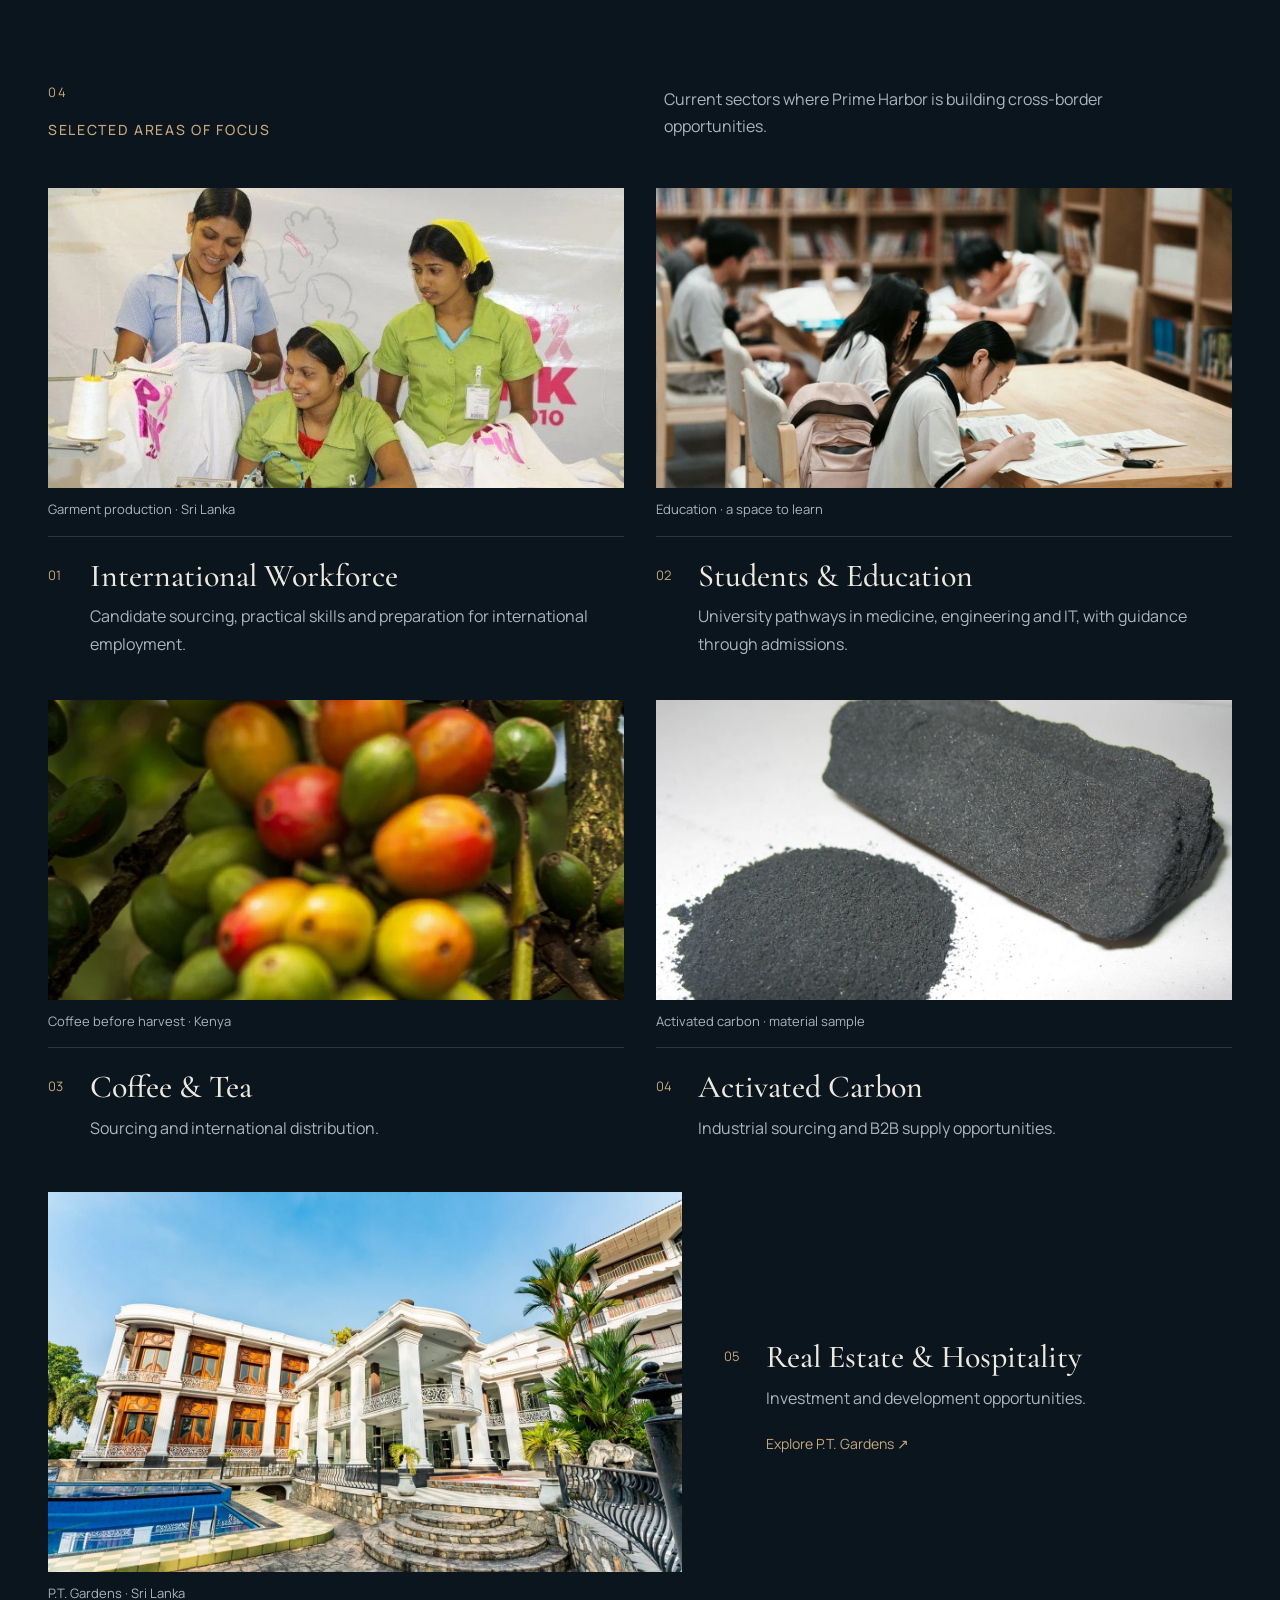
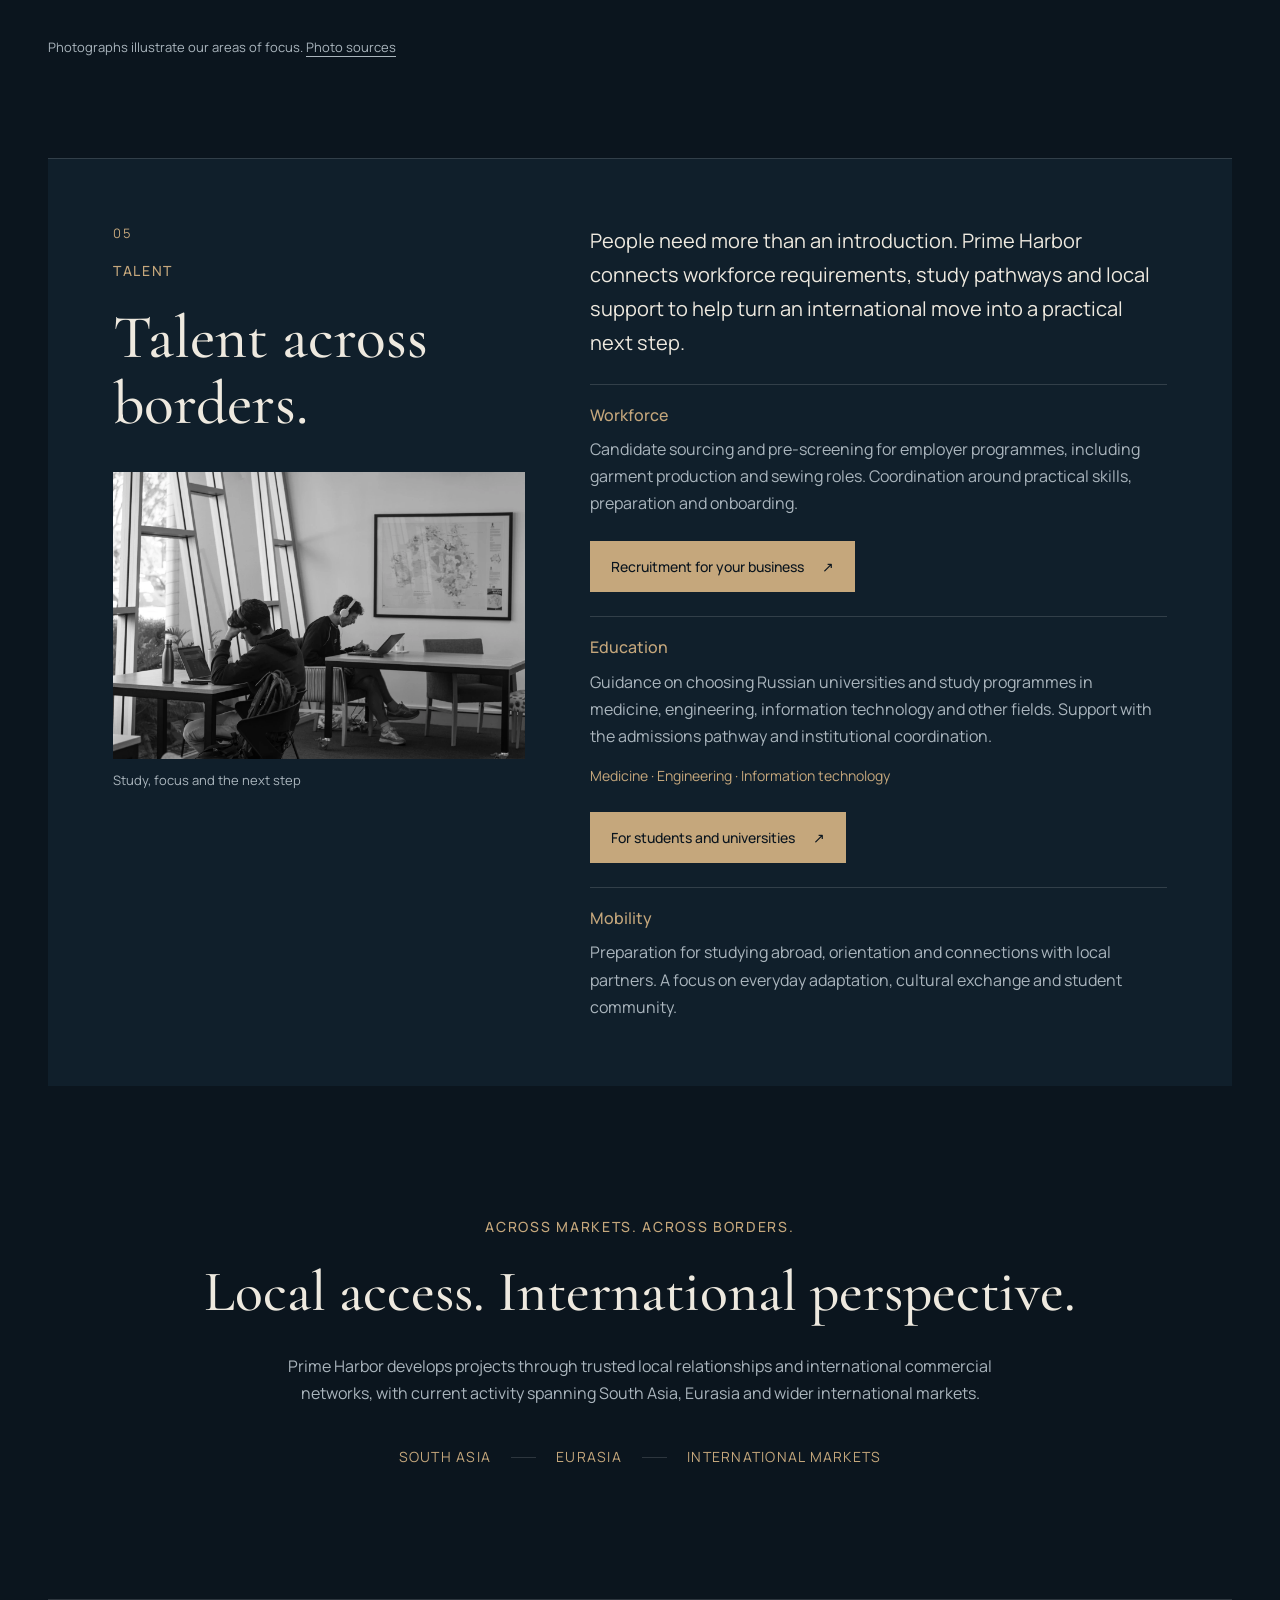
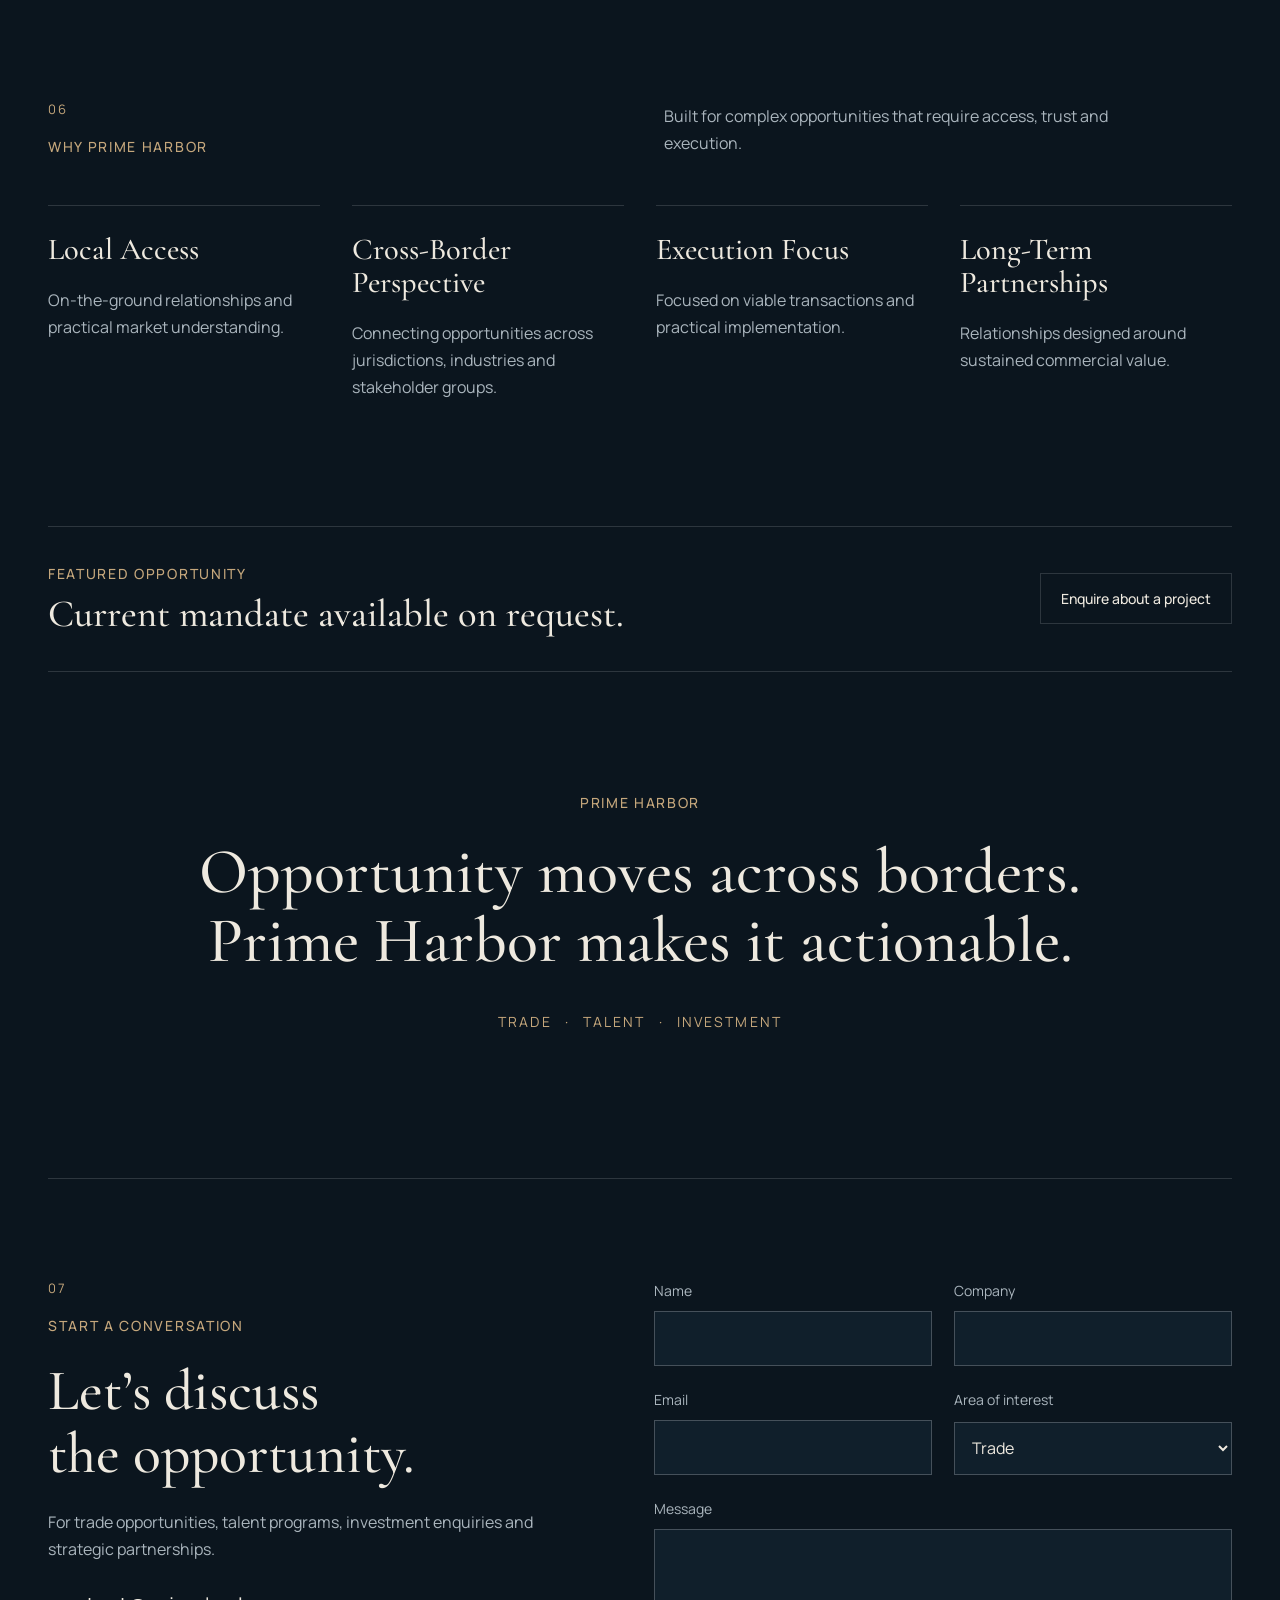
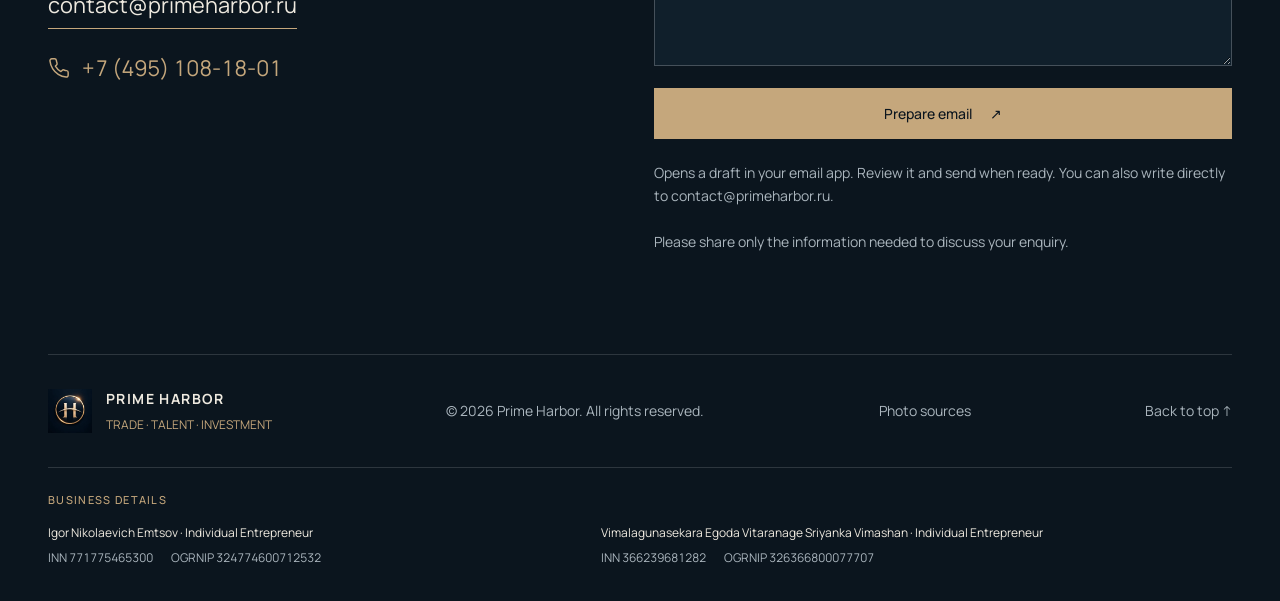
==== commit 6045d8aa: "Improve mobile video hero and mining recruitment content" ====
--- a/index.html
+++ b/index.html
@@ -2,7 +2,7 @@
 <html lang="en">
 <head>
   <meta charset="utf-8" />
-  <meta name="viewport" content="width=device-width, initial-scale=1" />
+  <meta name="viewport" content="width=device-width, initial-scale=1, viewport-fit=cover" />
   <meta name="theme-color" content="#0b151e" /><meta name="robots" content="noindex, nofollow" /><link rel="canonical" href="https://iemtsov-cyber.github.io/primeharbor-site/" /><meta property="og:url" content="https://iemtsov-cyber.github.io/primeharbor-site/" /><meta name="twitter:card" content="summary_large_image" />
   <meta name="description" content="Prime Harbor — international infrastructure for trade, talent and investment." />
   <meta property="og:title" content="Prime Harbor — Trade · Talent · Investment" />
@@ -14,10 +14,10 @@
   <link rel="preconnect" href="https://fonts.gstatic.com" crossorigin />
   <link href="https://fonts.googleapis.com/css2?family=Cormorant+Garamond:wght@500;600&family=Manrope:wght@300;400;500;600&display=swap" rel="stylesheet" />
   <link rel="stylesheet" href="styles.css?v=8a5558b03a71" />
-  <link rel="stylesheet" href="hero-brand.css?v=20261016-1" />
+  <link rel="stylesheet" href="hero-brand.css?v=20261016-2" />
   <title>Prime Harbor — Trade · Talent · Investment</title>
 </head>
-<body>
+<body class="home-immersive">
   <a class="skip-link" href="#main" data-i18n="skip">Skip to content</a>
   <div class="page-noise" aria-hidden="true"></div>
 
@@ -62,7 +62,7 @@
 
       <div class="hero-logo-wrap hero-brand reveal">
         <img class="hero-poster" src="assets/video/golden-horizon-poster.webp" width="1280" height="720" fetchpriority="high" alt="" aria-hidden="true" />
-        <video class="hero-film" muted loop playsinline preload="none" poster="assets/video/golden-horizon-poster.webp" data-desktop="assets/video/golden-horizon-desktop.mp4" data-mobile="assets/video/golden-horizon-mobile.mp4" aria-hidden="true" tabindex="-1"></video>
+        <video class="hero-film" autoplay muted loop playsinline preload="metadata" poster="assets/video/golden-horizon-poster.webp" data-desktop="assets/video/golden-horizon-desktop.mp4" data-mobile="assets/video/golden-horizon-mobile.mp4" aria-hidden="true" tabindex="-1"></video>
         <img width="1200" height="900" fetchpriority="high" class="hero-wordmark" src="assets/prime-harbor-wordmark-transparent.webp" alt="Prime Harbor — Trade Talent Investment" />
         <button class="hero-film-control" type="button" aria-label="Pause background video" hidden><svg class="film-pause" viewBox="0 0 12 12" aria-hidden="true"><path d="M2 1h3v10H2zm5 0h3v10H7z" /></svg><svg class="film-play" viewBox="0 0 12 12" aria-hidden="true"><path d="M3 1l8 5-8 5z" /></svg><span>Pause</span></button>
       </div>
@@ -324,6 +324,6 @@
 </section>
 <!-- legal-details:end -->
 <script src="script.js?v=20261009-investment"></script>
-<script src="hero-brand.js?v=20261016-1" defer></script>
+<script src="hero-brand.js?v=20261016-2" defer></script>
 </body>
 </html>
--- a/hero-brand.css
+++ b/hero-brand.css
@@ -12,5 +12,11 @@
 .hero-film-control:focus-visible{outline:2px solid #e8c78d;outline-offset:-5px}
 .hero-film-control svg{width:12px;height:12px;fill:currentColor;flex:none}
 .hero-film-control .film-pause{display:none}.hero-brand.is-playing .film-pause{display:block}.hero-brand.is-playing .film-play{display:none}
-@media(max-width:760px){.hero-logo-wrap.hero-brand{width:100%;max-width:none;margin:24px auto 36px}.hero-film-control{right:10px;bottom:10px}}
-@media(prefers-reduced-motion:reduce){.hero-brand .hero-film,.hero-brand .hero-film-control{display:none}.hero-brand .hero-film{transition:none}}
+@media(max-width:760px){
+  .home-immersive .site-header{height:calc(76px + env(safe-area-inset-top,0px));padding-top:env(safe-area-inset-top,0px);padding-left:max(20px,env(safe-area-inset-left,0px));padding-right:max(20px,env(safe-area-inset-right,0px))}
+  .home-immersive .mobile-menu:not([hidden]){top:calc(76px + env(safe-area-inset-top,0px))}
+  .hero-logo-wrap.hero-brand{width:calc(100% + 40px);max-width:none;margin:0 -20px 40px;aspect-ratio:auto;height:calc(100vh - var(--hero-header-height,76px));height:calc(100svh - var(--hero-header-height,calc(76px + env(safe-area-inset-top,0px))));height:calc(100dvh - var(--hero-header-height,calc(76px + env(safe-area-inset-top,0px))))}
+  .hero-brand .hero-wordmark{object-fit:contain;width:100%;max-width:none;height:100%;inset:0}
+  .hero-film-control{right:max(14px,env(safe-area-inset-right,0px));bottom:calc(14px + env(safe-area-inset-bottom,0px))}
+}
+@media(prefers-reduced-motion:reduce){.hero-brand .hero-film{transition:none}}
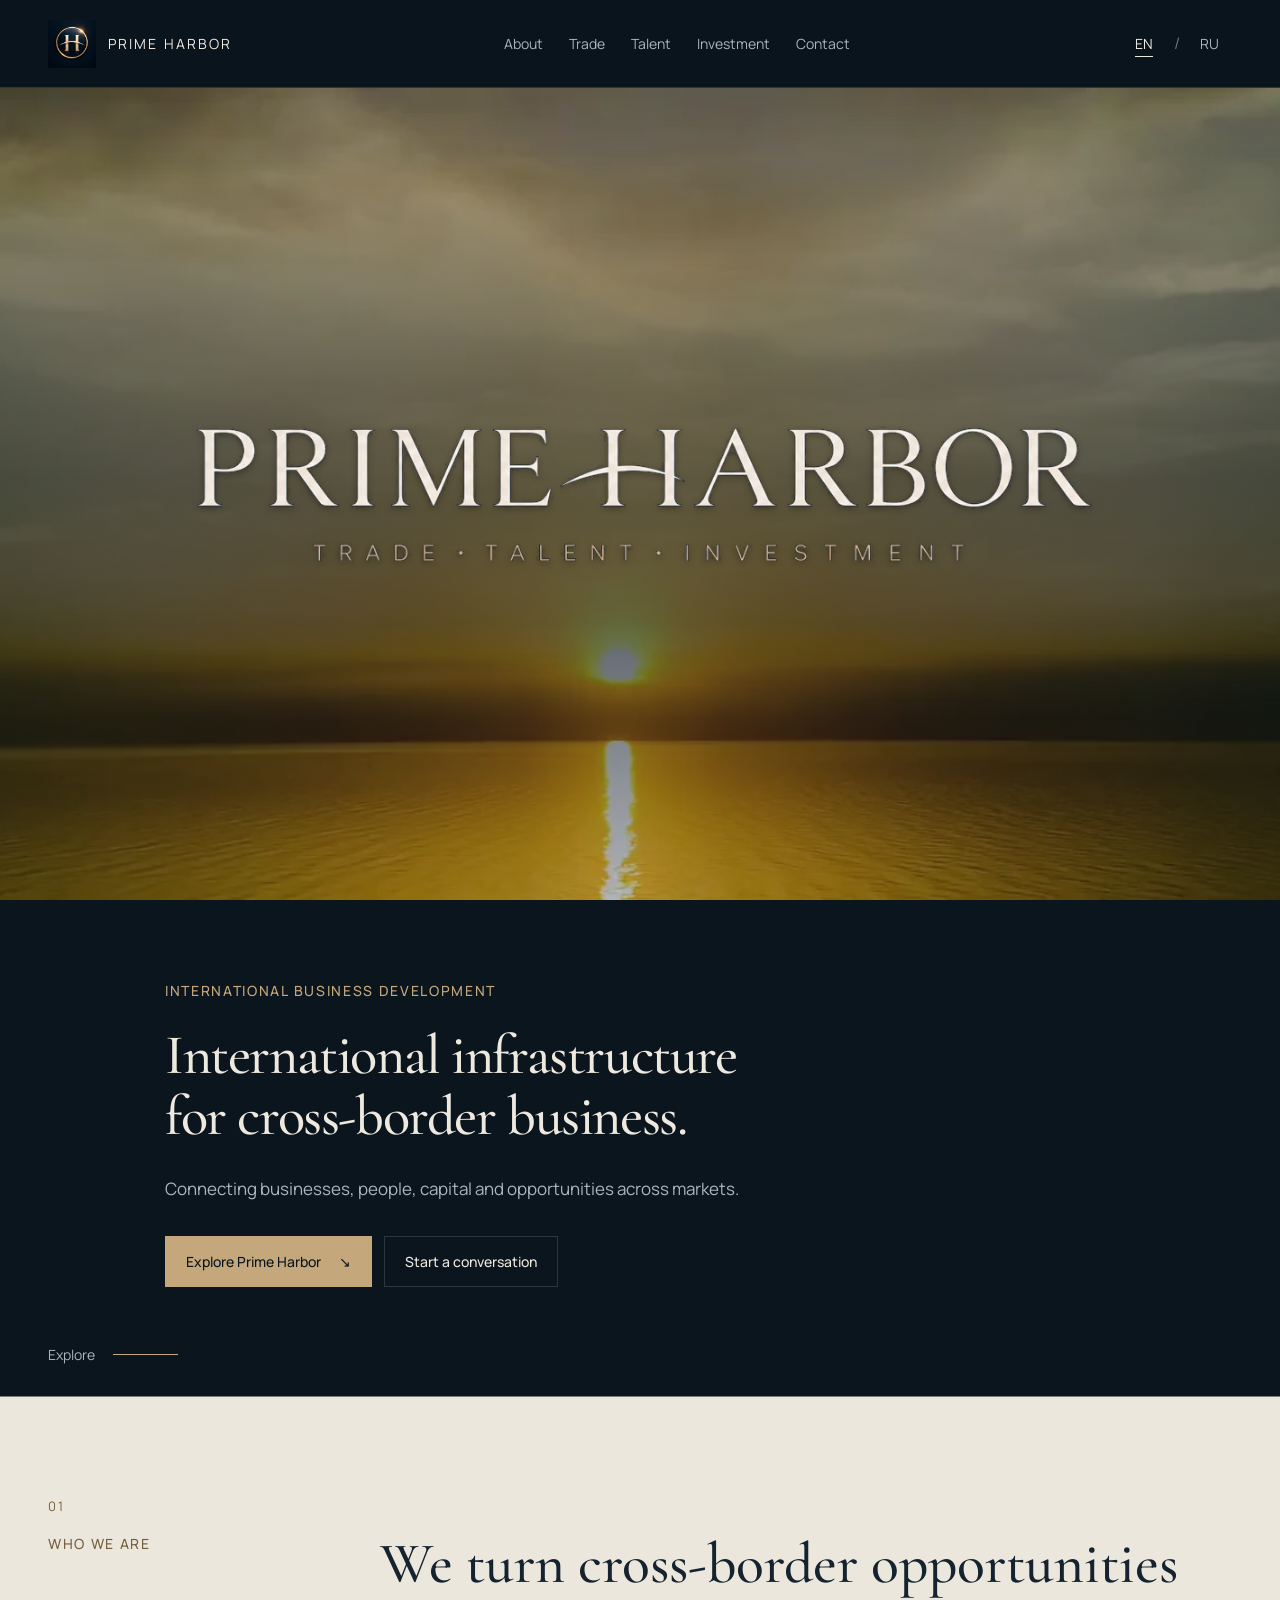
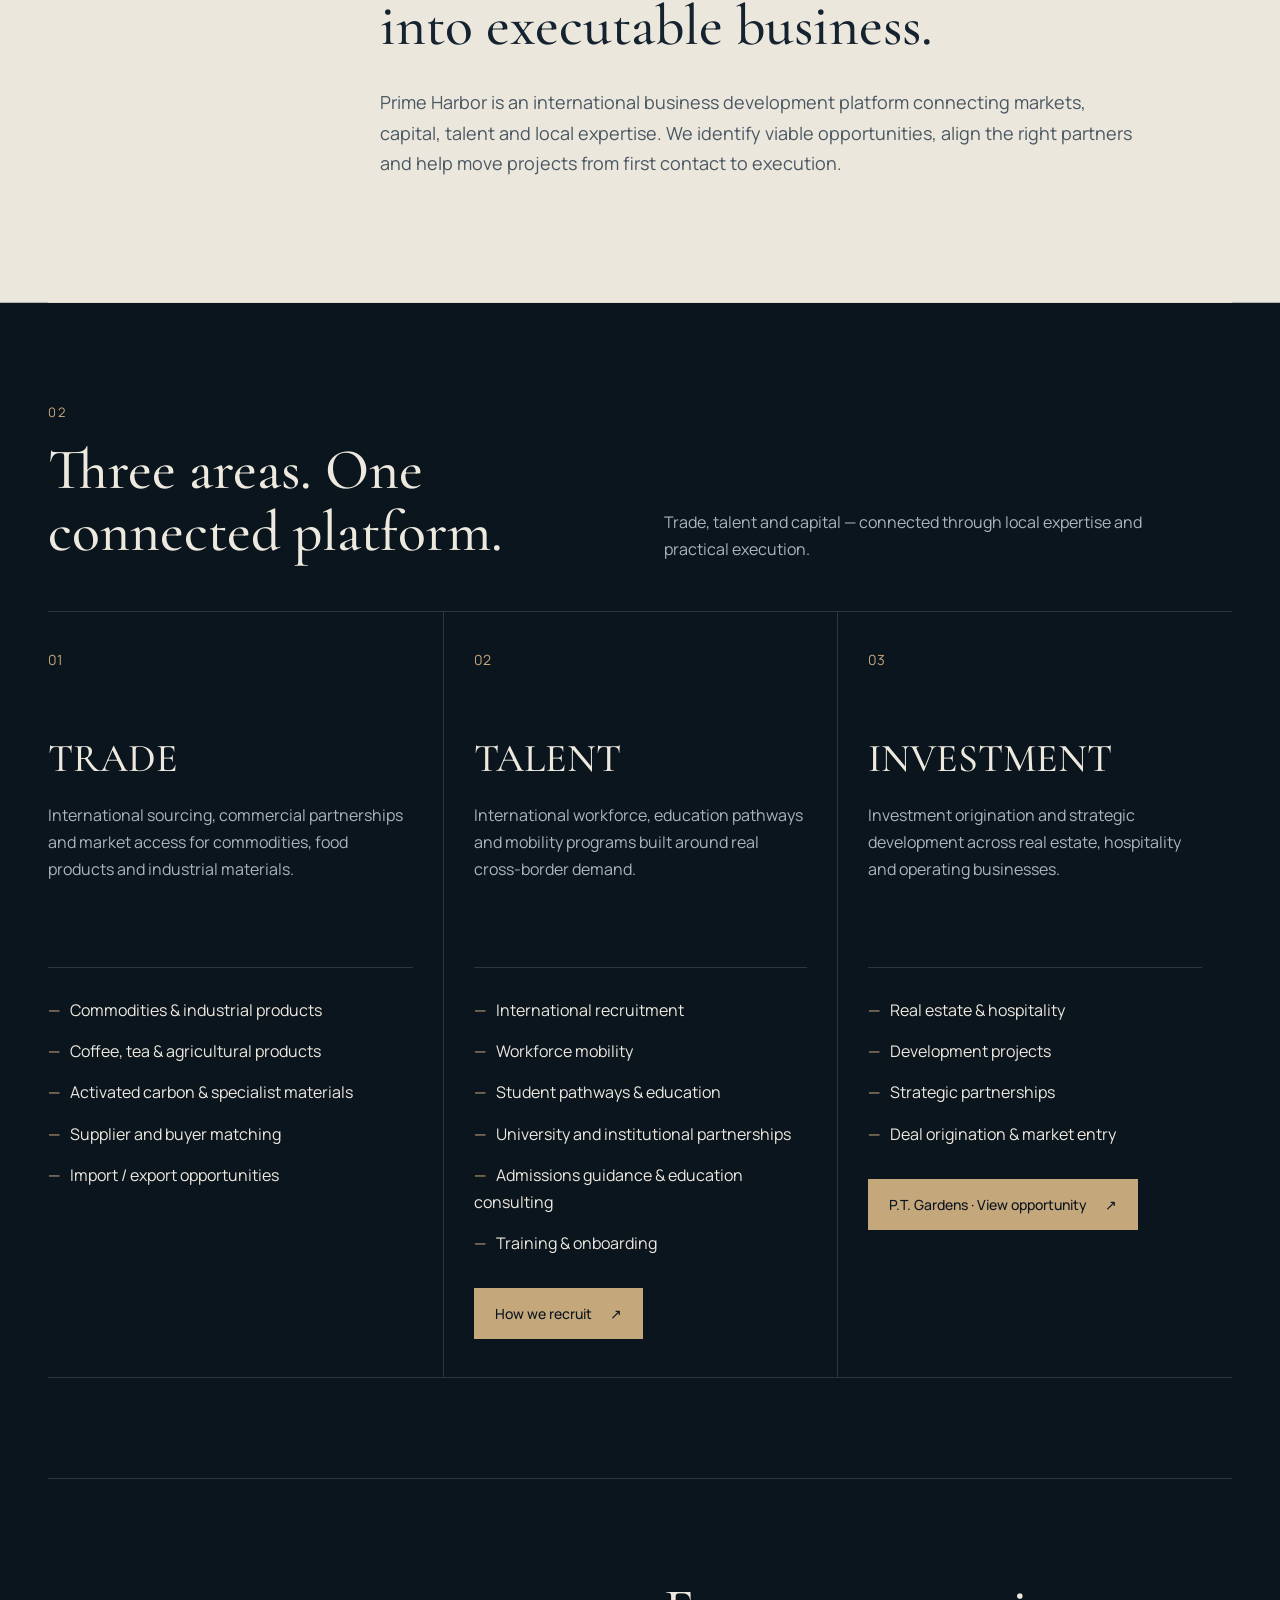
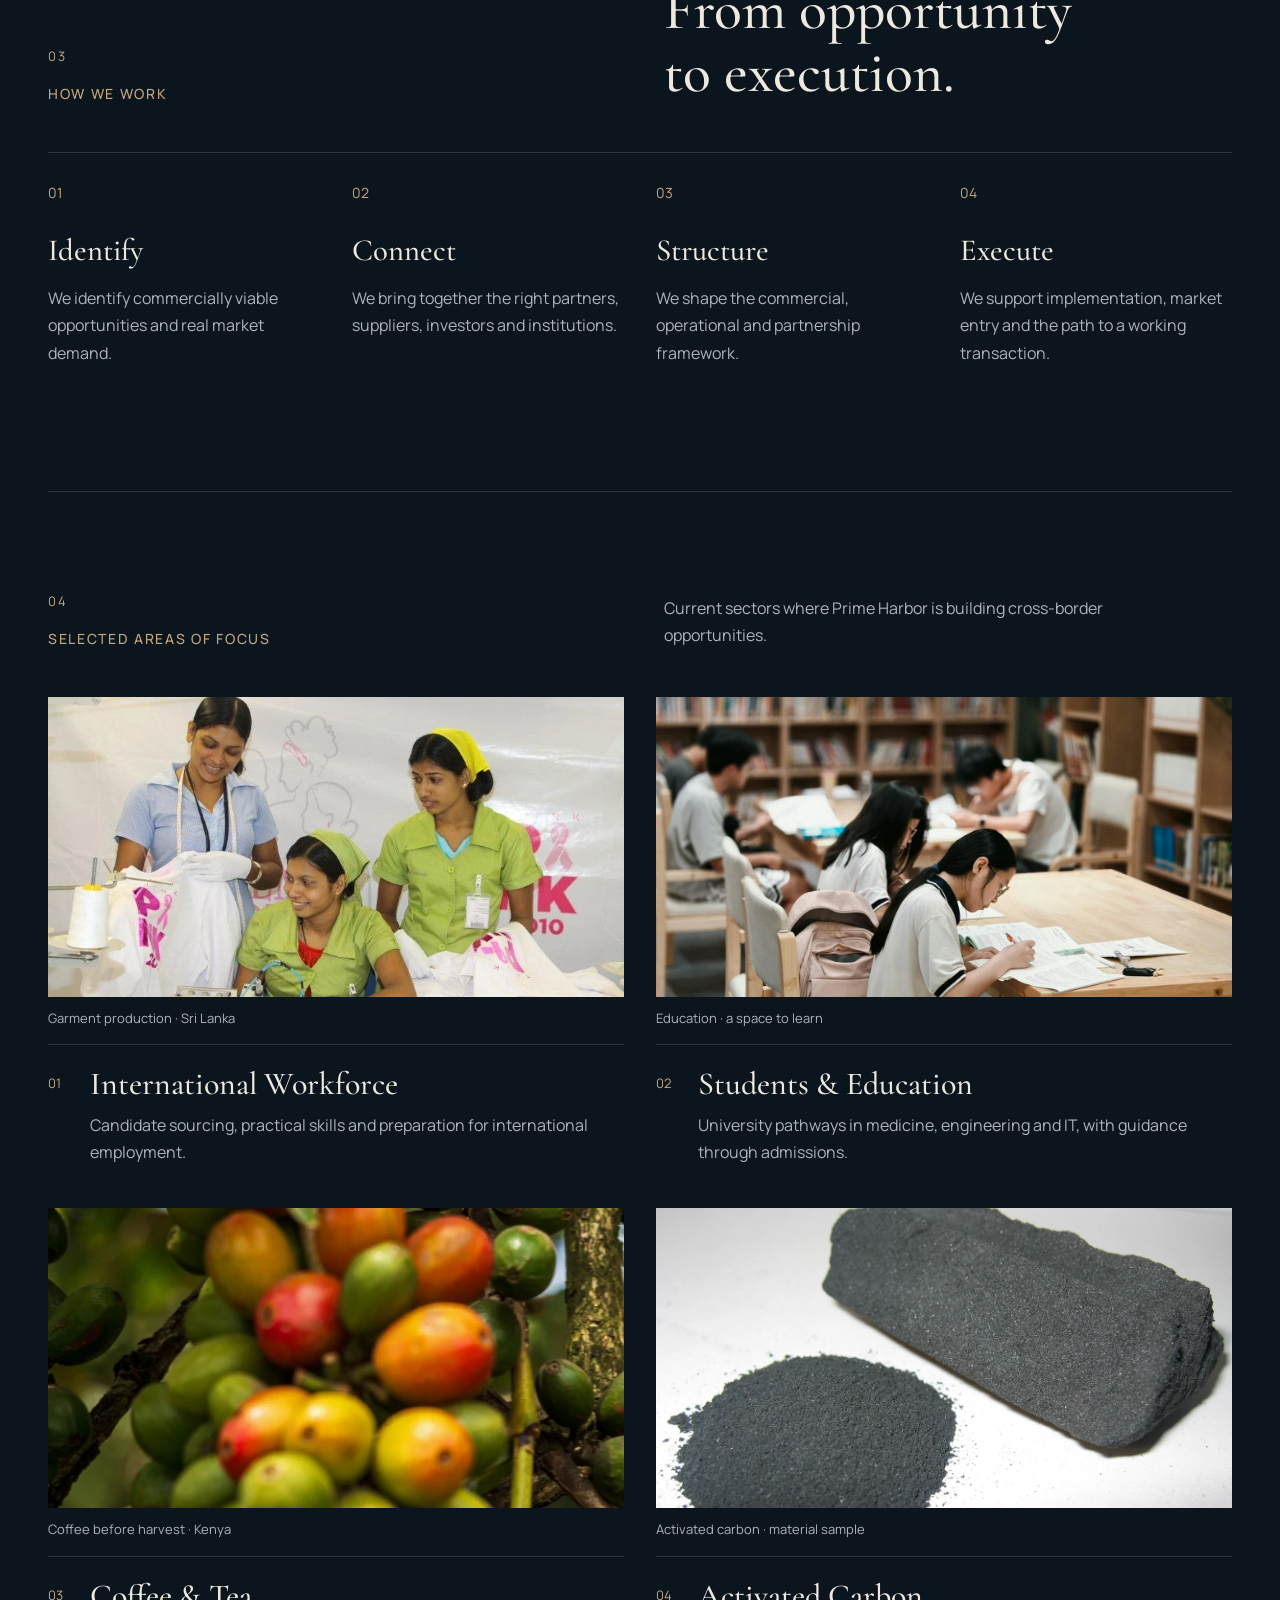
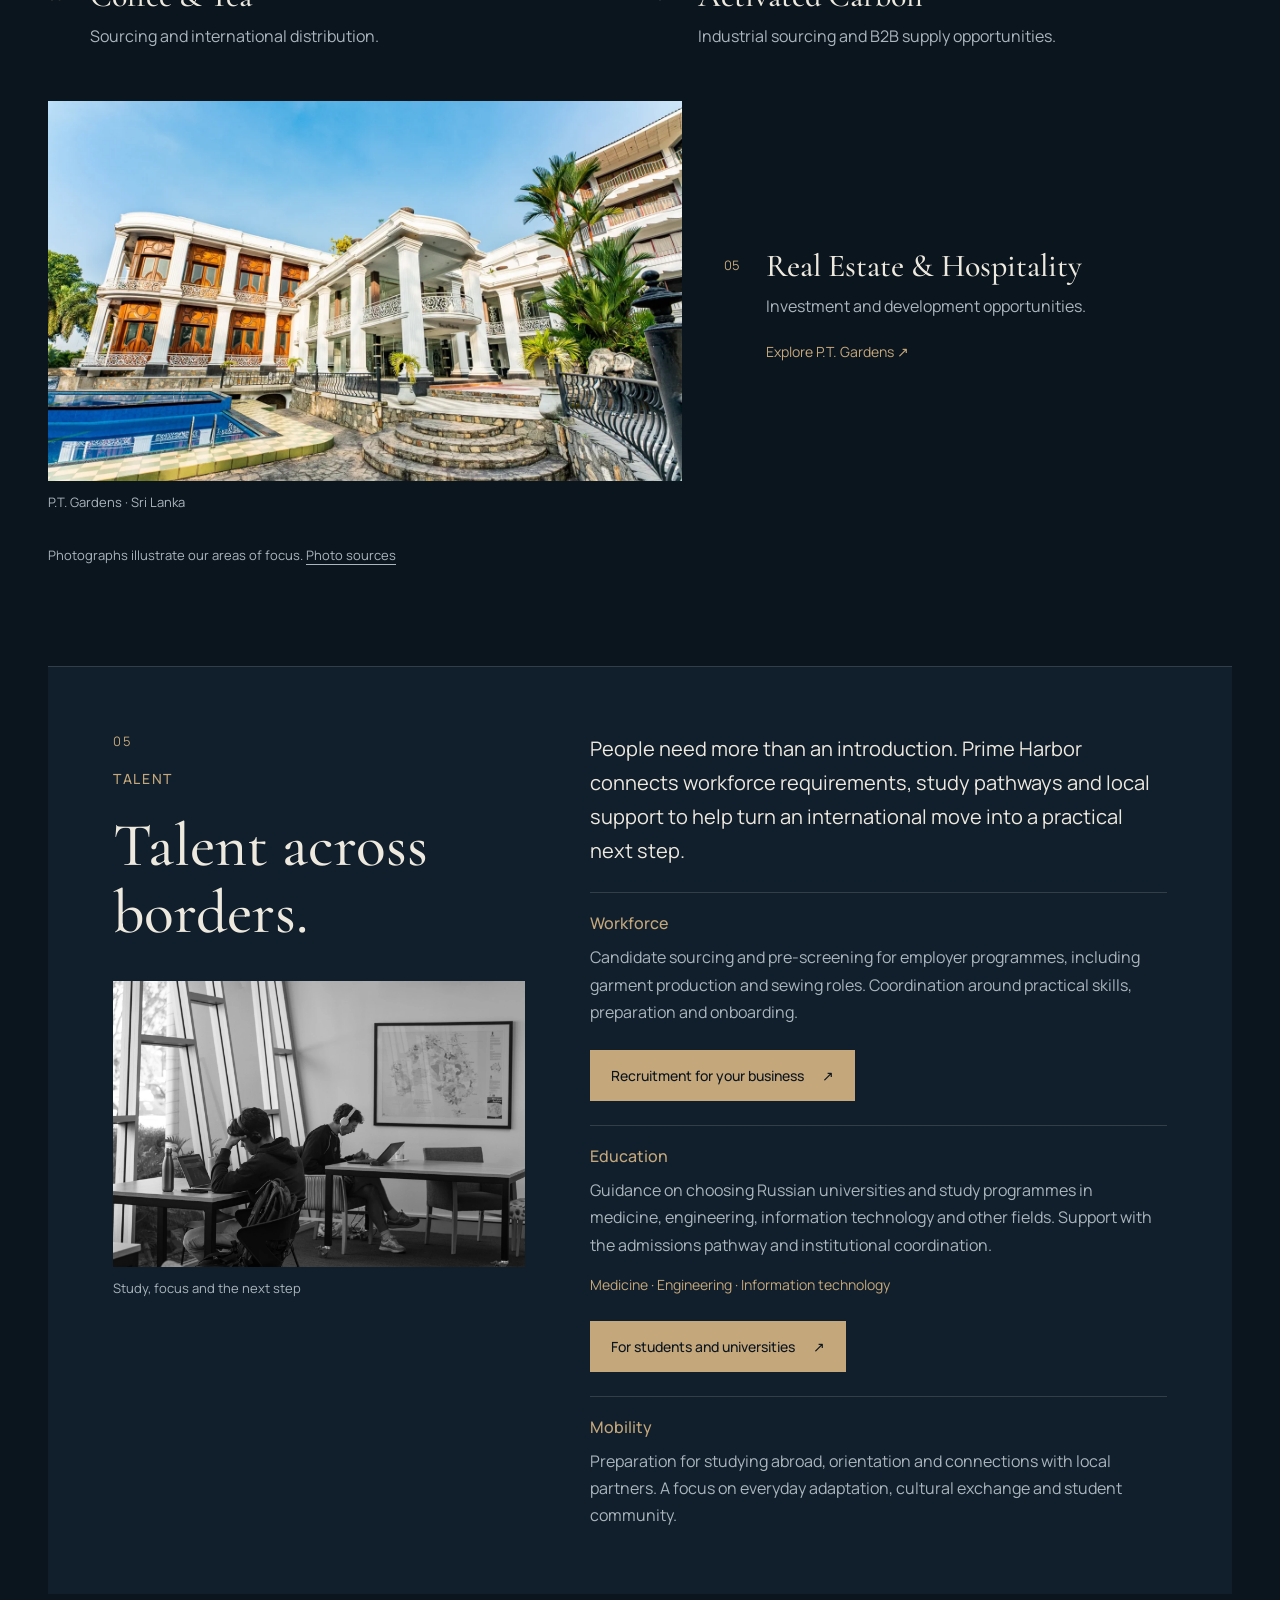
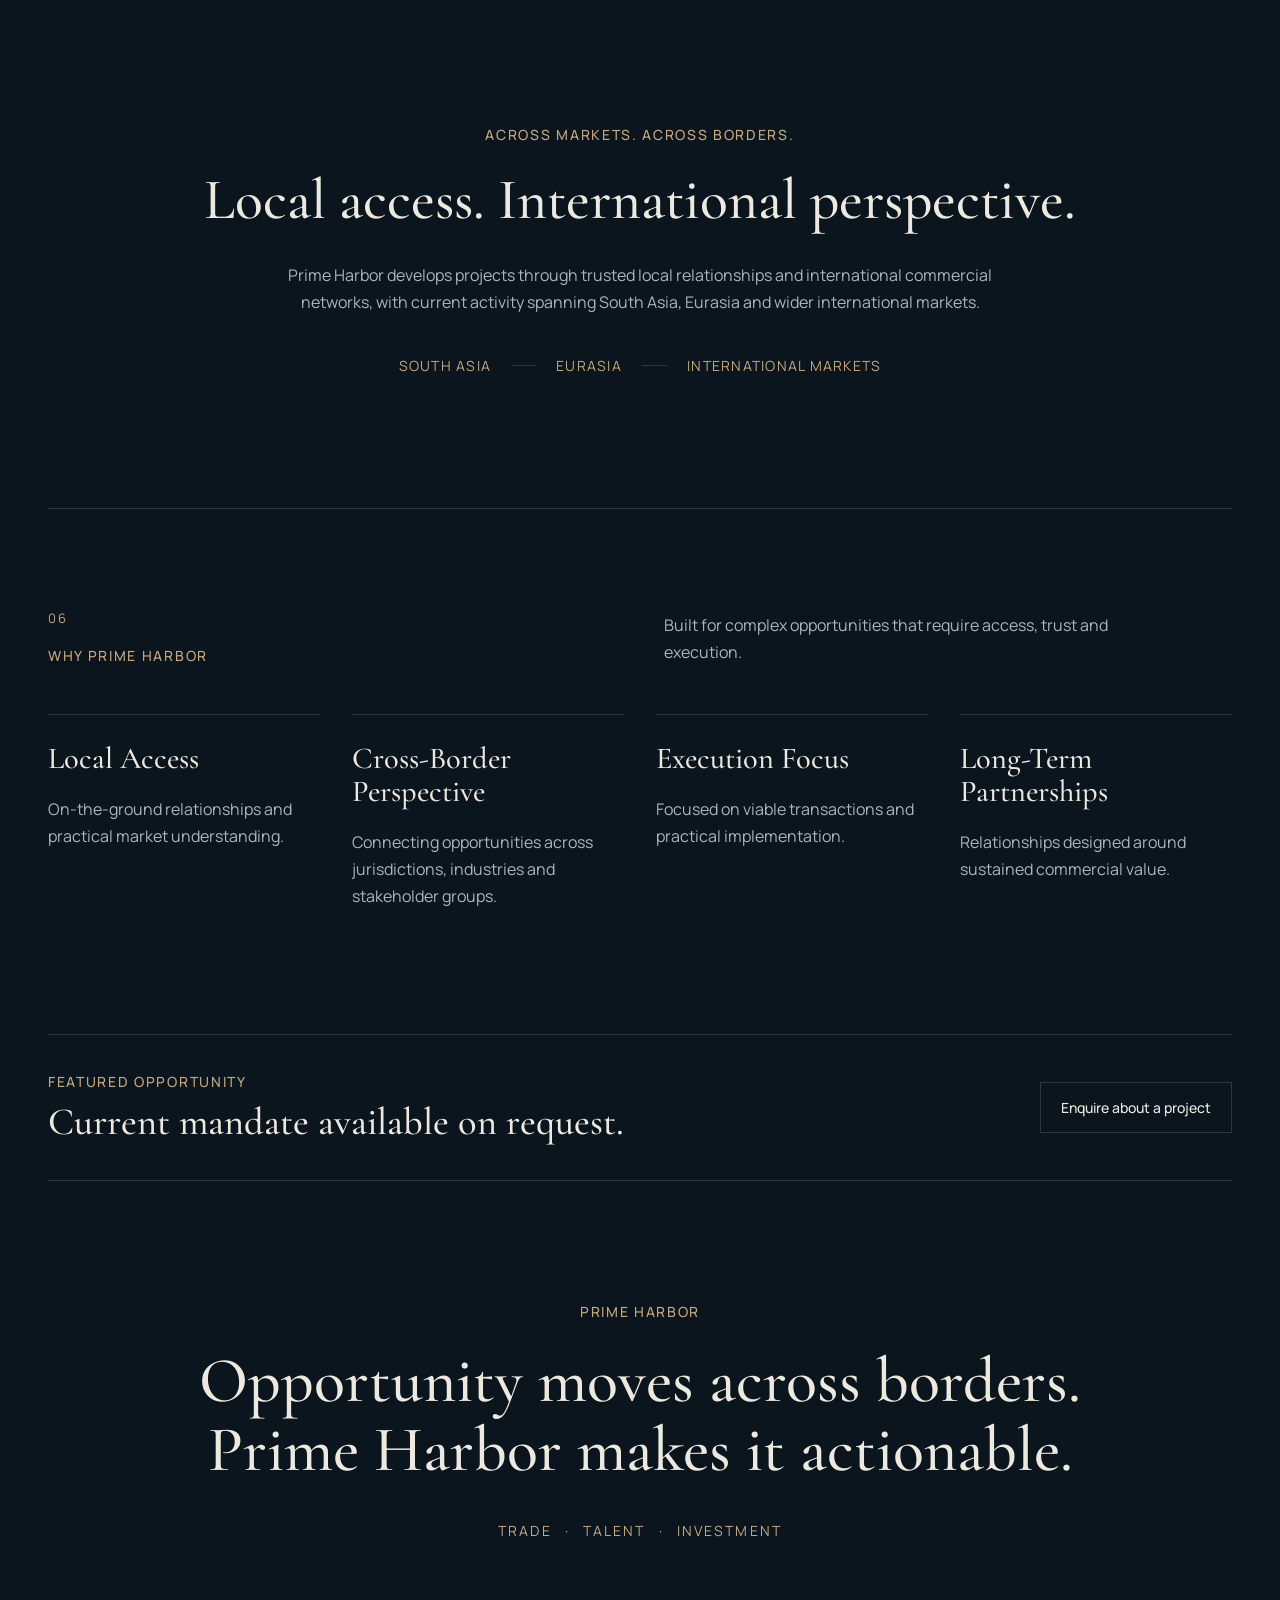
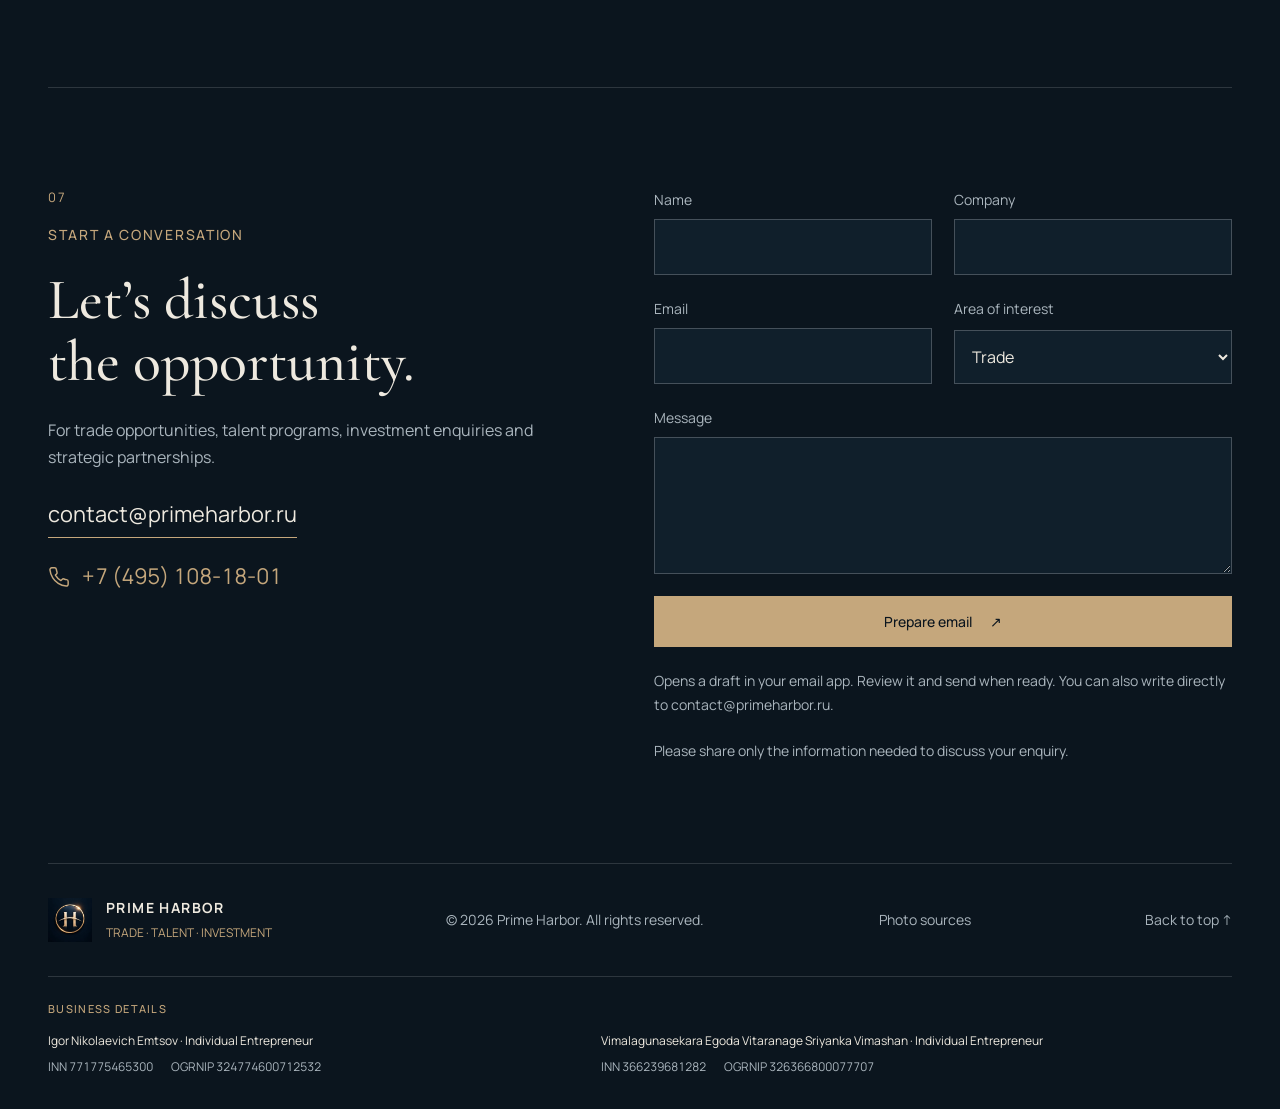
==== commit e687cd79: "Make homepage video fill the first screen at all widths" ====
--- a/index.html
+++ b/index.html
@@ -14,7 +14,7 @@
   <link rel="preconnect" href="https://fonts.gstatic.com" crossorigin />
   <link href="https://fonts.googleapis.com/css2?family=Cormorant+Garamond:wght@500;600&family=Manrope:wght@300;400;500;600&display=swap" rel="stylesheet" />
   <link rel="stylesheet" href="styles.css?v=8a5558b03a71" />
-  <link rel="stylesheet" href="hero-brand.css?v=20261016-2" />
+  <link rel="stylesheet" href="hero-brand.css?v=20261016-fullscreen-3" />
   <title>Prime Harbor — Trade · Talent · Investment</title>
 </head>
 <body class="home-immersive">
@@ -56,16 +56,16 @@
   </nav>
 
   <main id="main">
-    <section class="hero section-shell">
-      <div class="hero-glow hero-glow-one" aria-hidden="true"></div>
-      <div class="hero-glow hero-glow-two" aria-hidden="true"></div>
-
-      <div class="hero-logo-wrap hero-brand reveal">
+      <section class="brand-intro hero-brand" aria-label="Prime Harbor">
         <img class="hero-poster" src="assets/video/golden-horizon-poster.webp" width="1280" height="720" fetchpriority="high" alt="" aria-hidden="true" />
         <video class="hero-film" autoplay muted loop playsinline preload="metadata" poster="assets/video/golden-horizon-poster.webp" data-desktop="assets/video/golden-horizon-desktop.mp4" data-mobile="assets/video/golden-horizon-mobile.mp4" aria-hidden="true" tabindex="-1"></video>
         <img width="1200" height="900" fetchpriority="high" class="hero-wordmark" src="assets/prime-harbor-wordmark-transparent.webp" alt="Prime Harbor — Trade Talent Investment" />
-        <button class="hero-film-control" type="button" aria-label="Pause background video" hidden><svg class="film-pause" viewBox="0 0 12 12" aria-hidden="true"><path d="M2 1h3v10H2zm5 0h3v10H7z" /></svg><svg class="film-play" viewBox="0 0 12 12" aria-hidden="true"><path d="M3 1l8 5-8 5z" /></svg><span>Pause</span></button>
-      </div>
+      </section>
+    <section class="hero section-shell" id="introduction">
+      <div class="hero-glow hero-glow-one" aria-hidden="true"></div>
+      <div class="hero-glow hero-glow-two" aria-hidden="true"></div>
+
+
 
       <div class="hero-copy reveal delay-1">
         <p class="eyebrow" data-i18n="hero.kicker">International Business Development</p>
@@ -324,6 +324,6 @@
 </section>
 <!-- legal-details:end -->
 <script src="script.js?v=20261009-investment"></script>
-<script src="hero-brand.js?v=20261016-2" defer></script>
+<script src="hero-brand.js?v=20261016-fullscreen-3" defer></script>
 </body>
 </html>
--- a/hero-brand.css
+++ b/hero-brand.css
@@ -1,22 +1,18 @@
-/* The approved wordmark stays intact; a lossless copy adds native-resolution alpha. */
-.hero-logo-wrap.hero-brand{position:relative;isolation:isolate;overflow:hidden;aspect-ratio:16/9;width:100%;margin:0;background:#172735}
-.hero-brand .hero-poster,.hero-brand .hero-film,.hero-brand .hero-wordmark{position:absolute;inset:0;width:100%;height:100%;object-fit:cover}
-.hero-brand .hero-poster,.hero-brand .hero-film{object-position:57% 50%}
-.hero-brand .hero-film{opacity:0;transition:opacity .5s ease;pointer-events:none}
-.hero-brand.is-playing .hero-film{opacity:1}
-.hero-brand::after{content:"";position:absolute;inset:0;background:linear-gradient(180deg,rgba(7,20,31,.18),rgba(7,20,31,.62) 48%,rgba(7,20,31,.62) 66%,rgba(7,20,31,.28));pointer-events:none;z-index:1}
-.hero-brand .hero-wordmark{z-index:2;width:110%;height:110%;inset:-5%;filter:drop-shadow(0 2px 3px rgba(0,0,0,.3));pointer-events:none}
-.hero-film-control{position:absolute;right:12px;bottom:12px;z-index:3;display:flex;align-items:center;gap:7px;min-height:44px;padding:9px 13px;border:1px solid rgba(236,231,220,.4);border-radius:2px;background:rgba(8,22,33,.77);color:#f6f1e7;font:500 11px/1.2 var(--sans);cursor:pointer}
-.hero-film-control[hidden]{display:none}
-.hero-film-control:hover{background:rgba(8,22,33,.95)}
-.hero-film-control:focus-visible{outline:2px solid #e8c78d;outline-offset:-5px}
-.hero-film-control svg{width:12px;height:12px;fill:currentColor;flex:none}
-.hero-film-control .film-pause{display:none}.hero-brand.is-playing .film-pause{display:block}.hero-brand.is-playing .film-play{display:none}
+/* A standalone first-screen section; no grid, card, or aspect-ratio constraints. */
+.home-immersive{--hero-header-height:88px}
+.brand-intro.hero-brand{position:relative;isolation:isolate;overflow:hidden;display:block;width:100%;max-width:none;min-width:0;min-height:0;max-height:none;aspect-ratio:auto;margin:0;padding:0;height:calc(100vh - var(--hero-header-height));height:calc(100svh - var(--hero-header-height));height:calc(100dvh - var(--hero-header-height));background:#172735}
+.brand-intro .hero-poster,.brand-intro .hero-film{position:absolute;inset:0;display:block;width:100%;height:100%;min-width:0;min-height:0;max-width:none;max-height:none;aspect-ratio:auto;object-fit:cover;object-position:57% 50%;pointer-events:none}
+.brand-intro .hero-film{opacity:0;transition:opacity .5s ease}
+.brand-intro.is-playing .hero-film{opacity:1}
+.brand-intro::after{content:"";position:absolute;inset:0;background:linear-gradient(180deg,rgba(7,20,31,.18),rgba(7,20,31,.62) 48%,rgba(7,20,31,.62) 66%,rgba(7,20,31,.28));pointer-events:none;z-index:1}
+.brand-intro .hero-wordmark{position:absolute;inset:0;display:block;width:100%;height:100%;max-width:none;max-height:none;object-fit:contain;z-index:2;filter:drop-shadow(0 2px 3px rgba(0,0,0,.3));pointer-events:none}
+.home-immersive .hero{display:block;min-height:0;padding-block:80px 110px}
+.home-immersive .hero-copy{max-width:950px;margin-inline:auto}
+.home-immersive .hero-subtitle{max-width:650px}
 @media(max-width:760px){
+  .home-immersive{--hero-header-height:calc(76px + env(safe-area-inset-top,0px))}
   .home-immersive .site-header{height:calc(76px + env(safe-area-inset-top,0px));padding-top:env(safe-area-inset-top,0px);padding-left:max(20px,env(safe-area-inset-left,0px));padding-right:max(20px,env(safe-area-inset-right,0px))}
   .home-immersive .mobile-menu:not([hidden]){top:calc(76px + env(safe-area-inset-top,0px))}
-  .hero-logo-wrap.hero-brand{width:calc(100% + 40px);max-width:none;margin:0 -20px 40px;aspect-ratio:auto;height:calc(100vh - var(--hero-header-height,76px));height:calc(100svh - var(--hero-header-height,calc(76px + env(safe-area-inset-top,0px))));height:calc(100dvh - var(--hero-header-height,calc(76px + env(safe-area-inset-top,0px))))}
-  .hero-brand .hero-wordmark{object-fit:contain;width:100%;max-width:none;height:100%;inset:0}
-  .hero-film-control{right:max(14px,env(safe-area-inset-right,0px));bottom:calc(14px + env(safe-area-inset-bottom,0px))}
+  .home-immersive .hero{padding-block:48px 80px}
 }
-@media(prefers-reduced-motion:reduce){.hero-brand .hero-film{transition:none}}
+@media(prefers-reduced-motion:reduce){.brand-intro .hero-film{transition:none}}
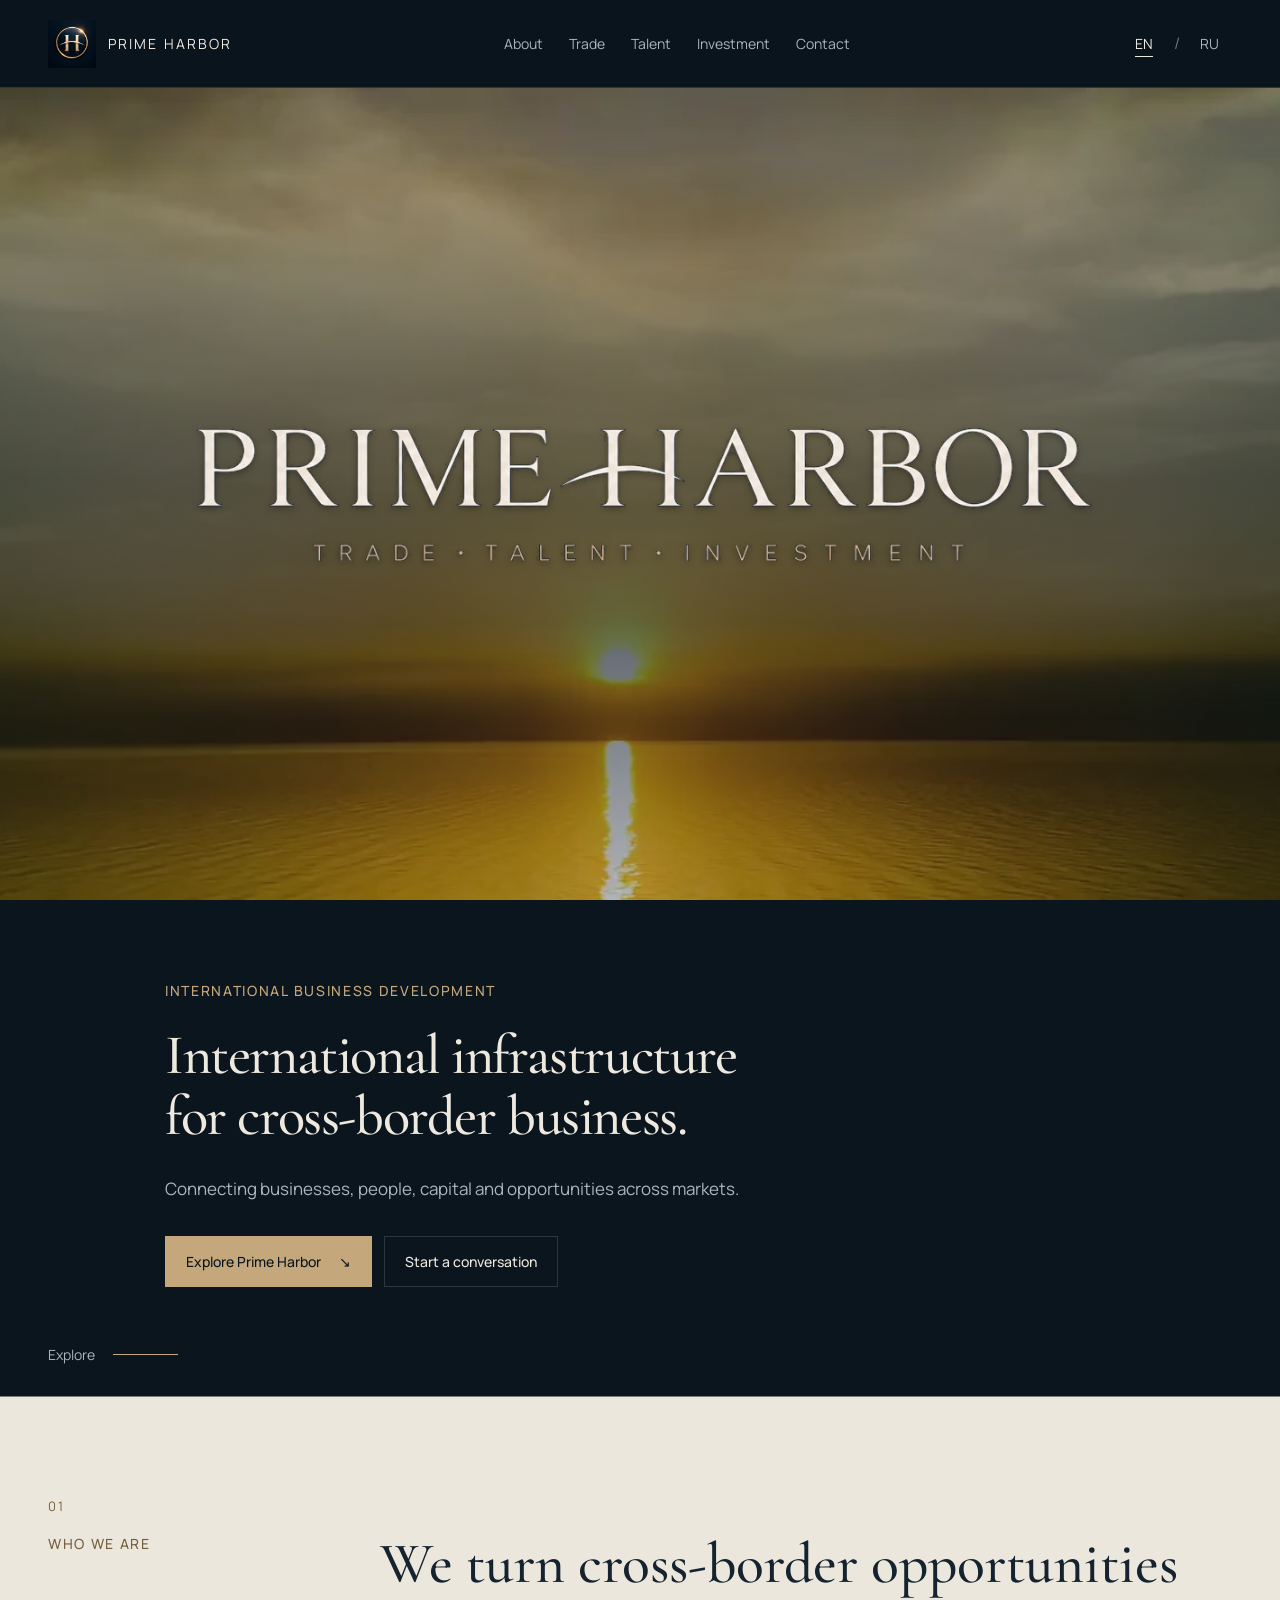
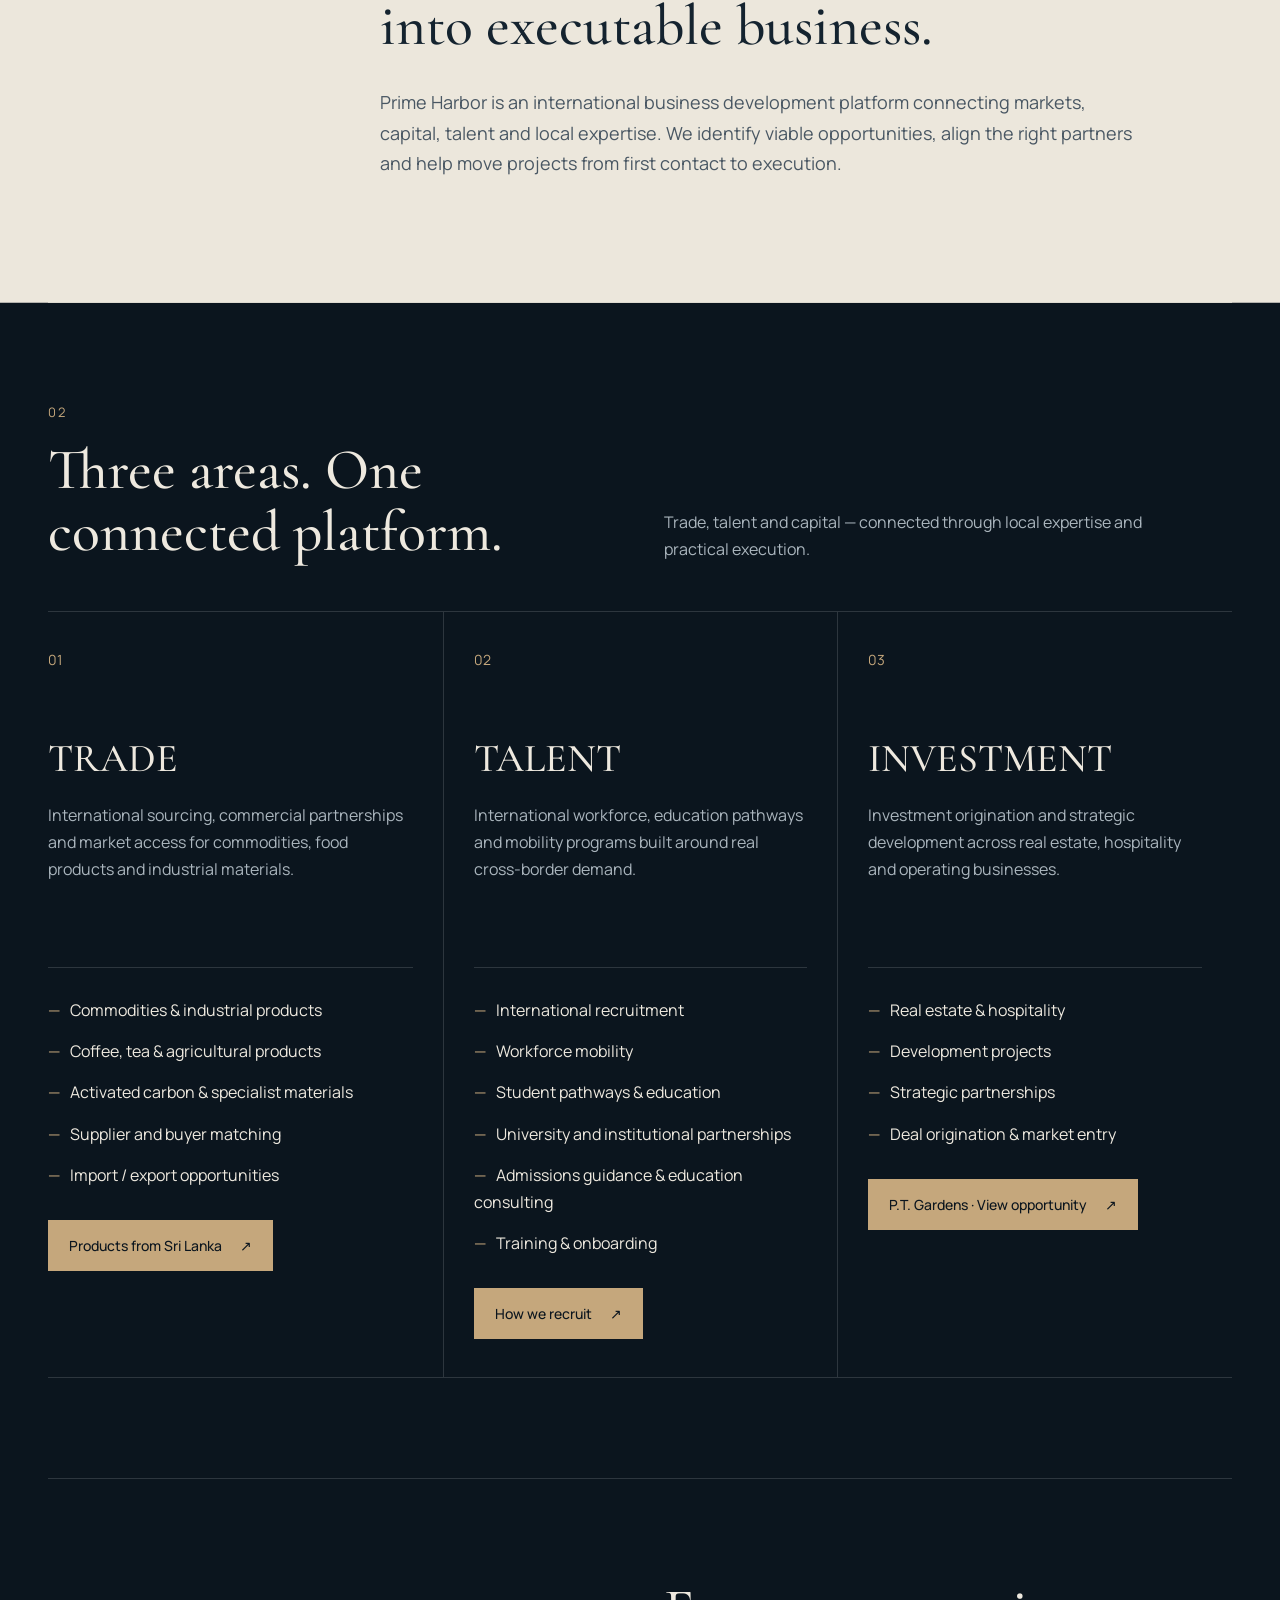
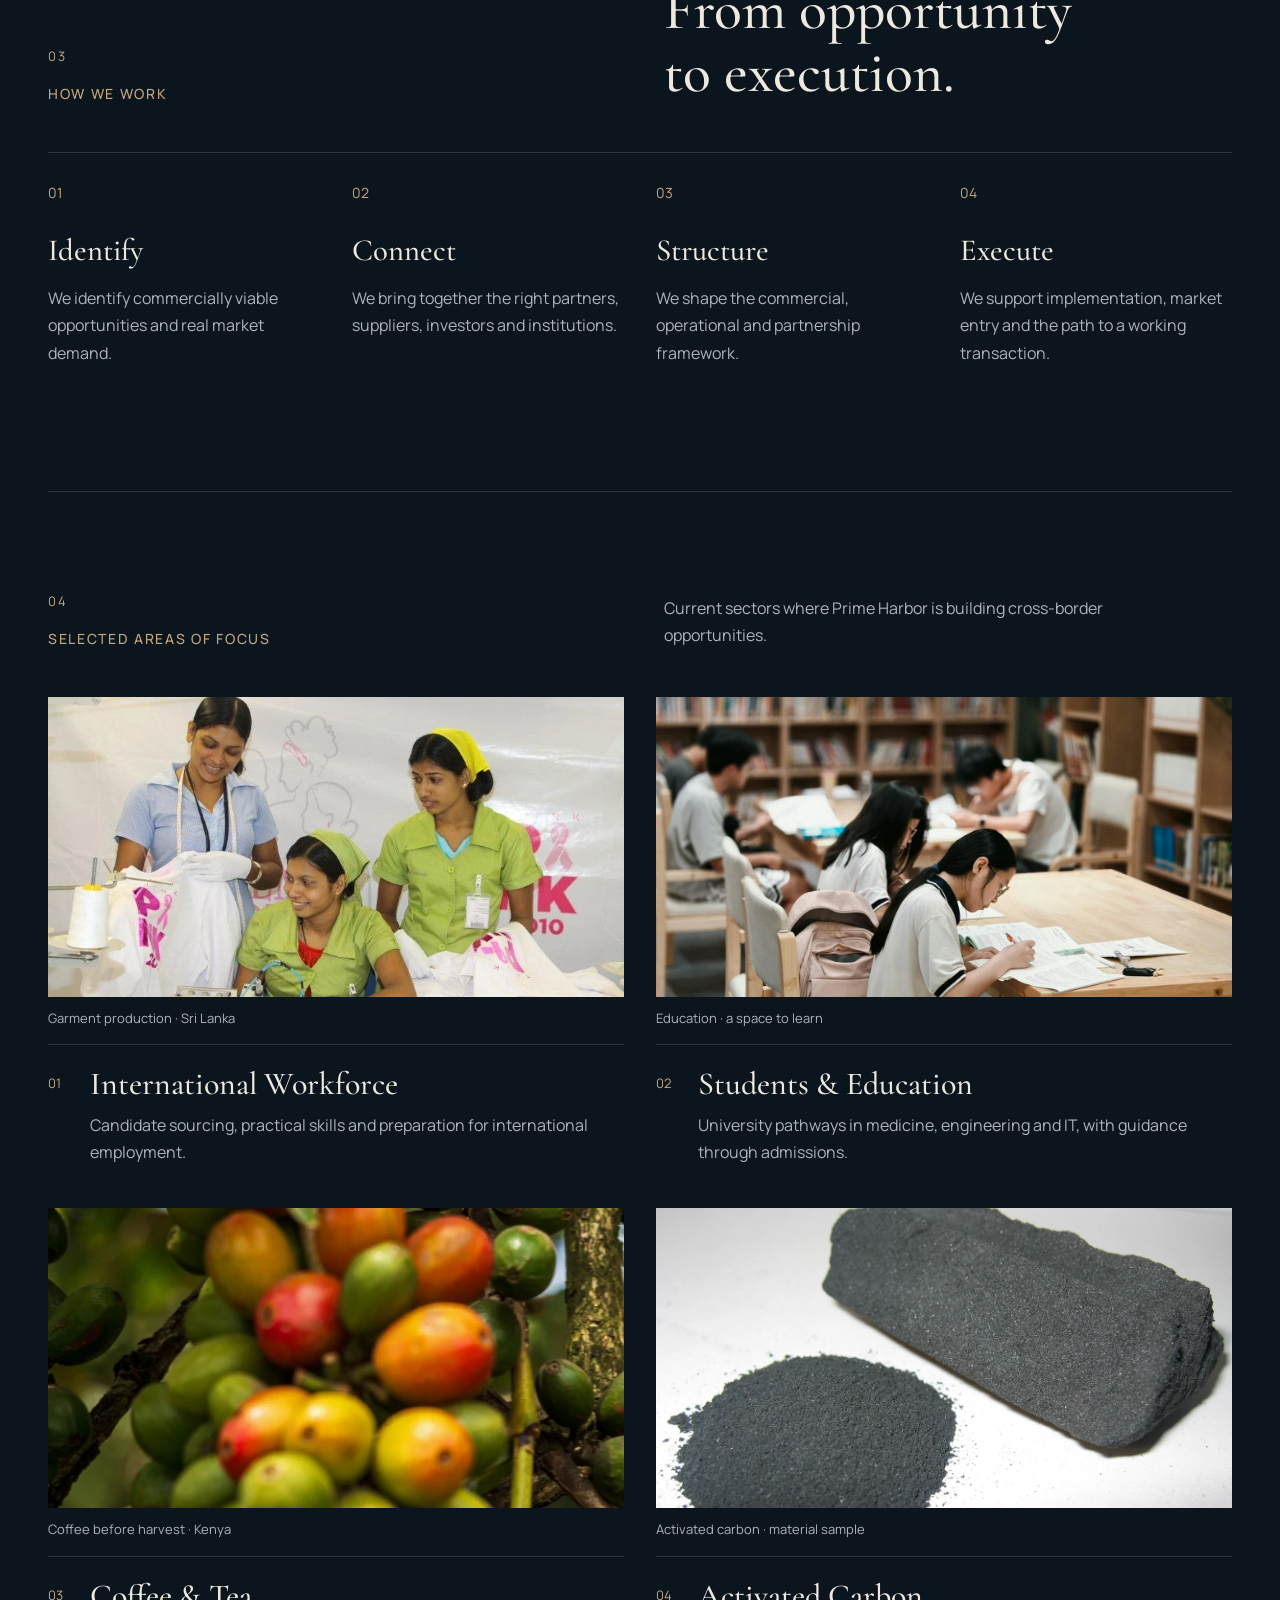
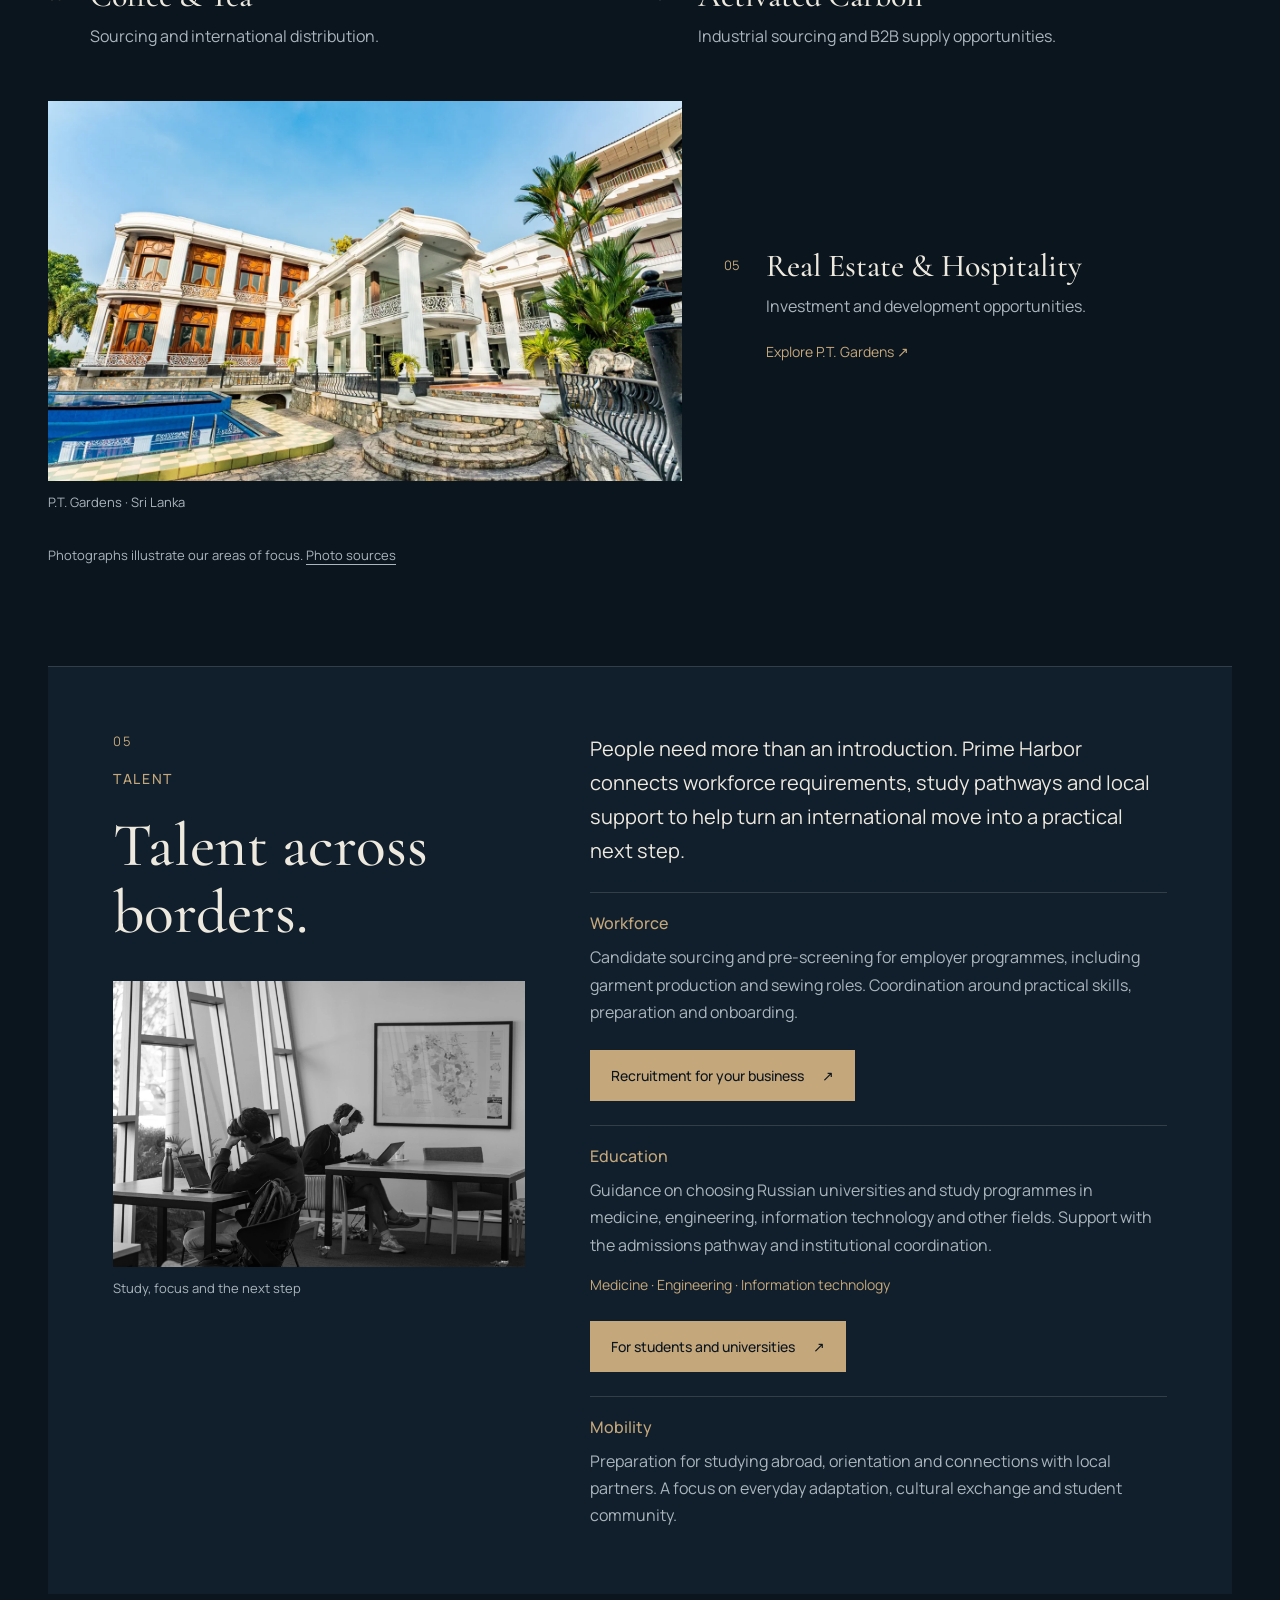
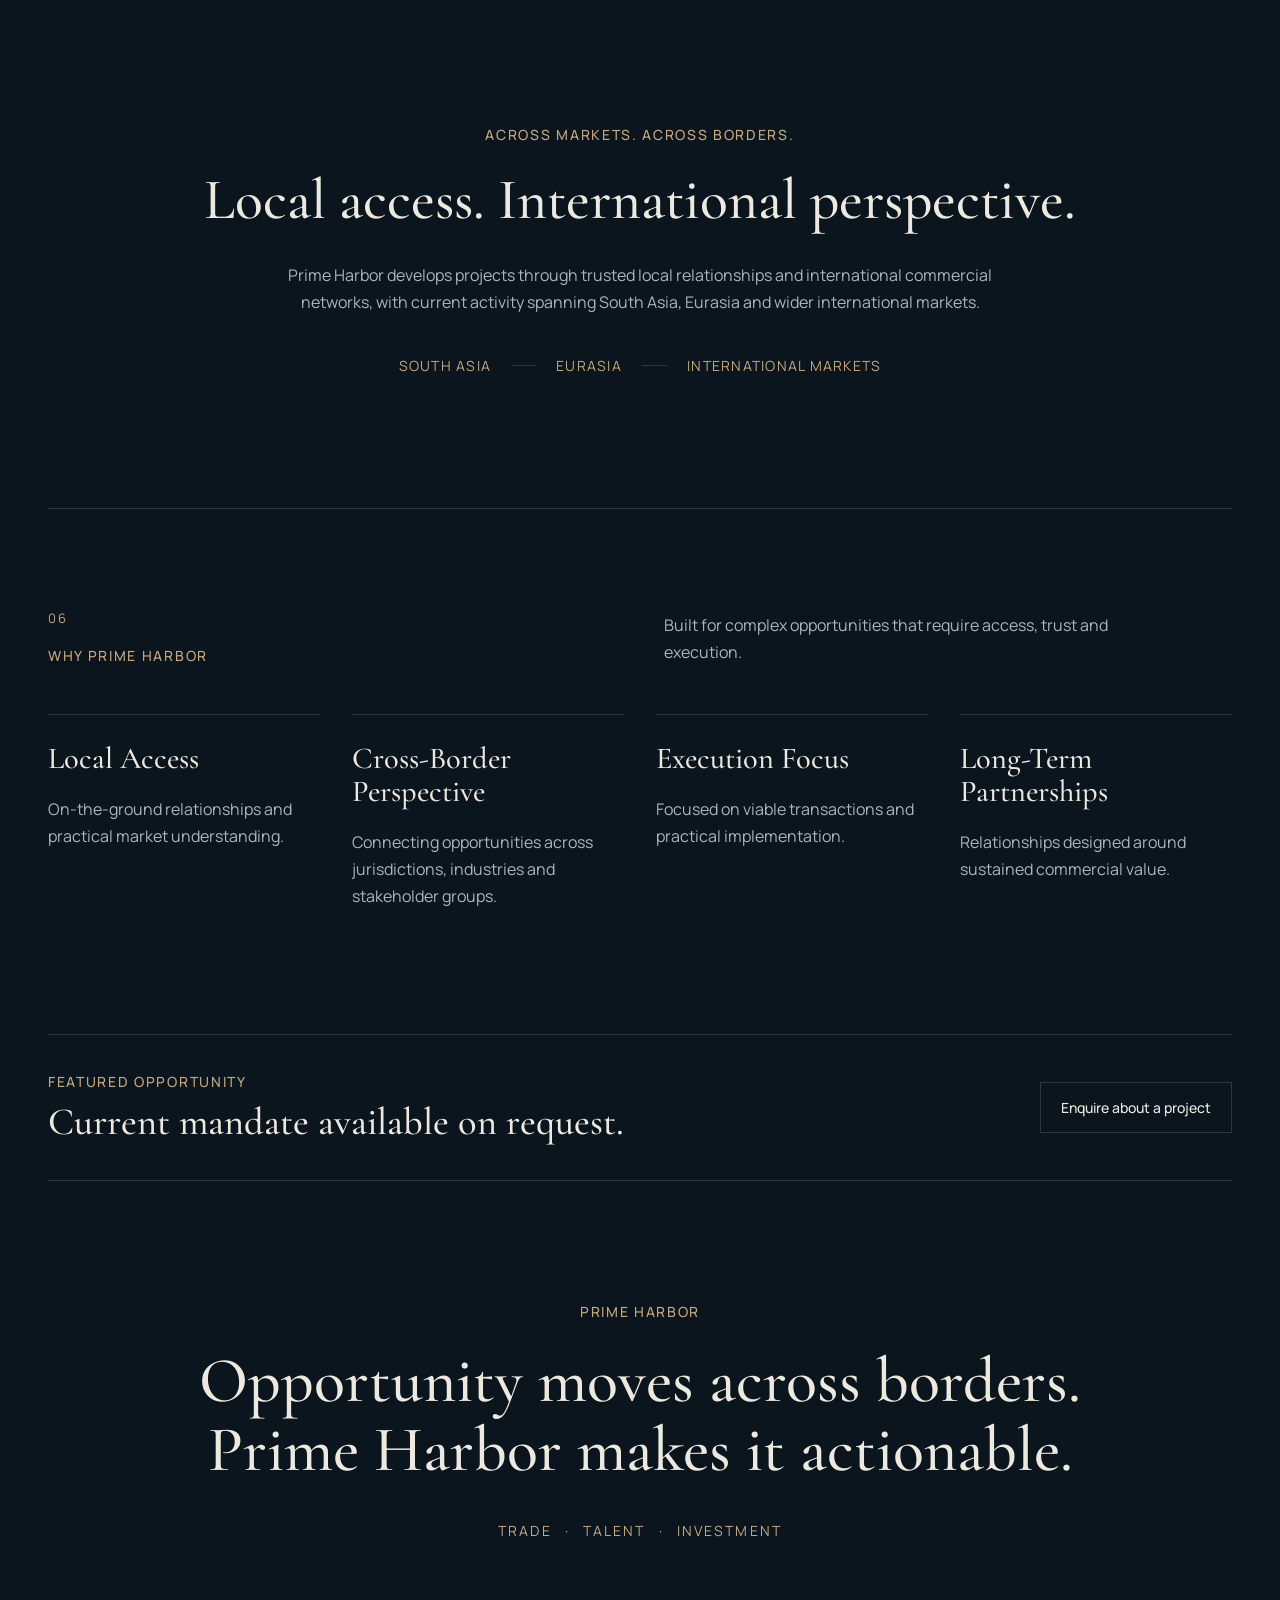
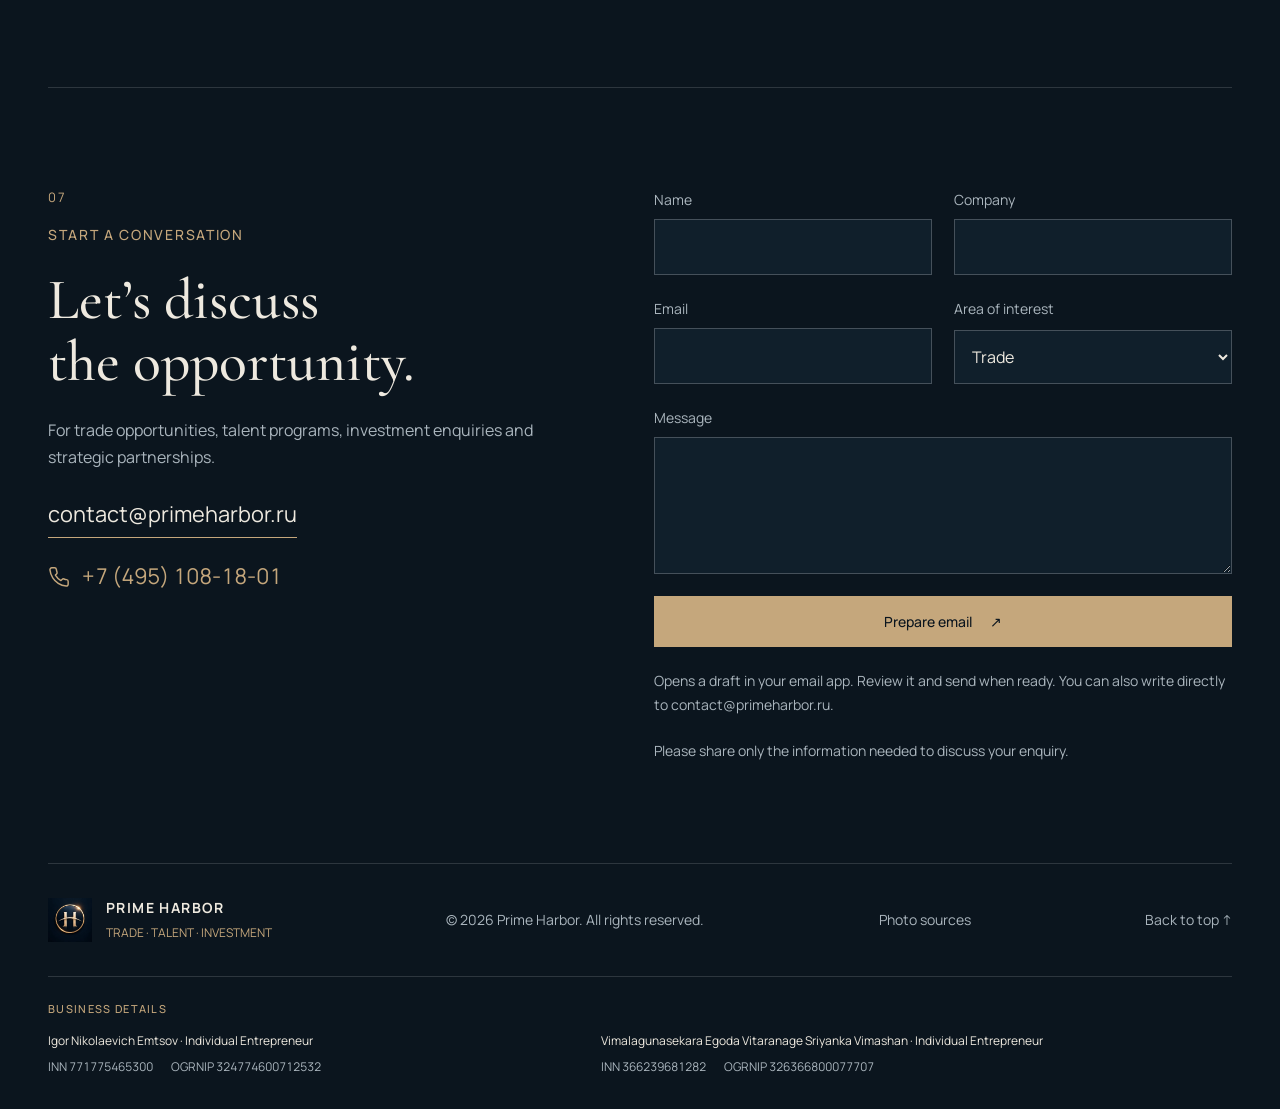
==== commit 14620589: "Add bilingual Sri Lanka Trade offers and supplier brochure" ====
--- a/index.html
+++ b/index.html
@@ -117,6 +117,7 @@
             <li data-i18n="pillars.trade3">Activated carbon & specialist materials</li>
             <li data-i18n="pillars.trade4">Supplier and buyer matching</li><li data-i18n="pillars.trade5">Import / export opportunities</li>
           </ul>
+        <a href="trade.html" class="btn btn-primary talent-detail-link trade-detail-link" ><span data-i18n="trade.cta" >Товары из Шри-Ланки</span> <span aria-hidden="true">↗</span></a>
         </article>
 
         <article class="pillar-card featured reveal delay-1">
@@ -323,7 +324,7 @@
   </div>
 </section>
 <!-- legal-details:end -->
-<script src="script.js?v=20261009-investment"></script>
+<script src="script.js?v=20261018-trade"></script>
 <script src="hero-brand.js?v=20261016-fullscreen-3" defer></script>
 </body>
 </html>
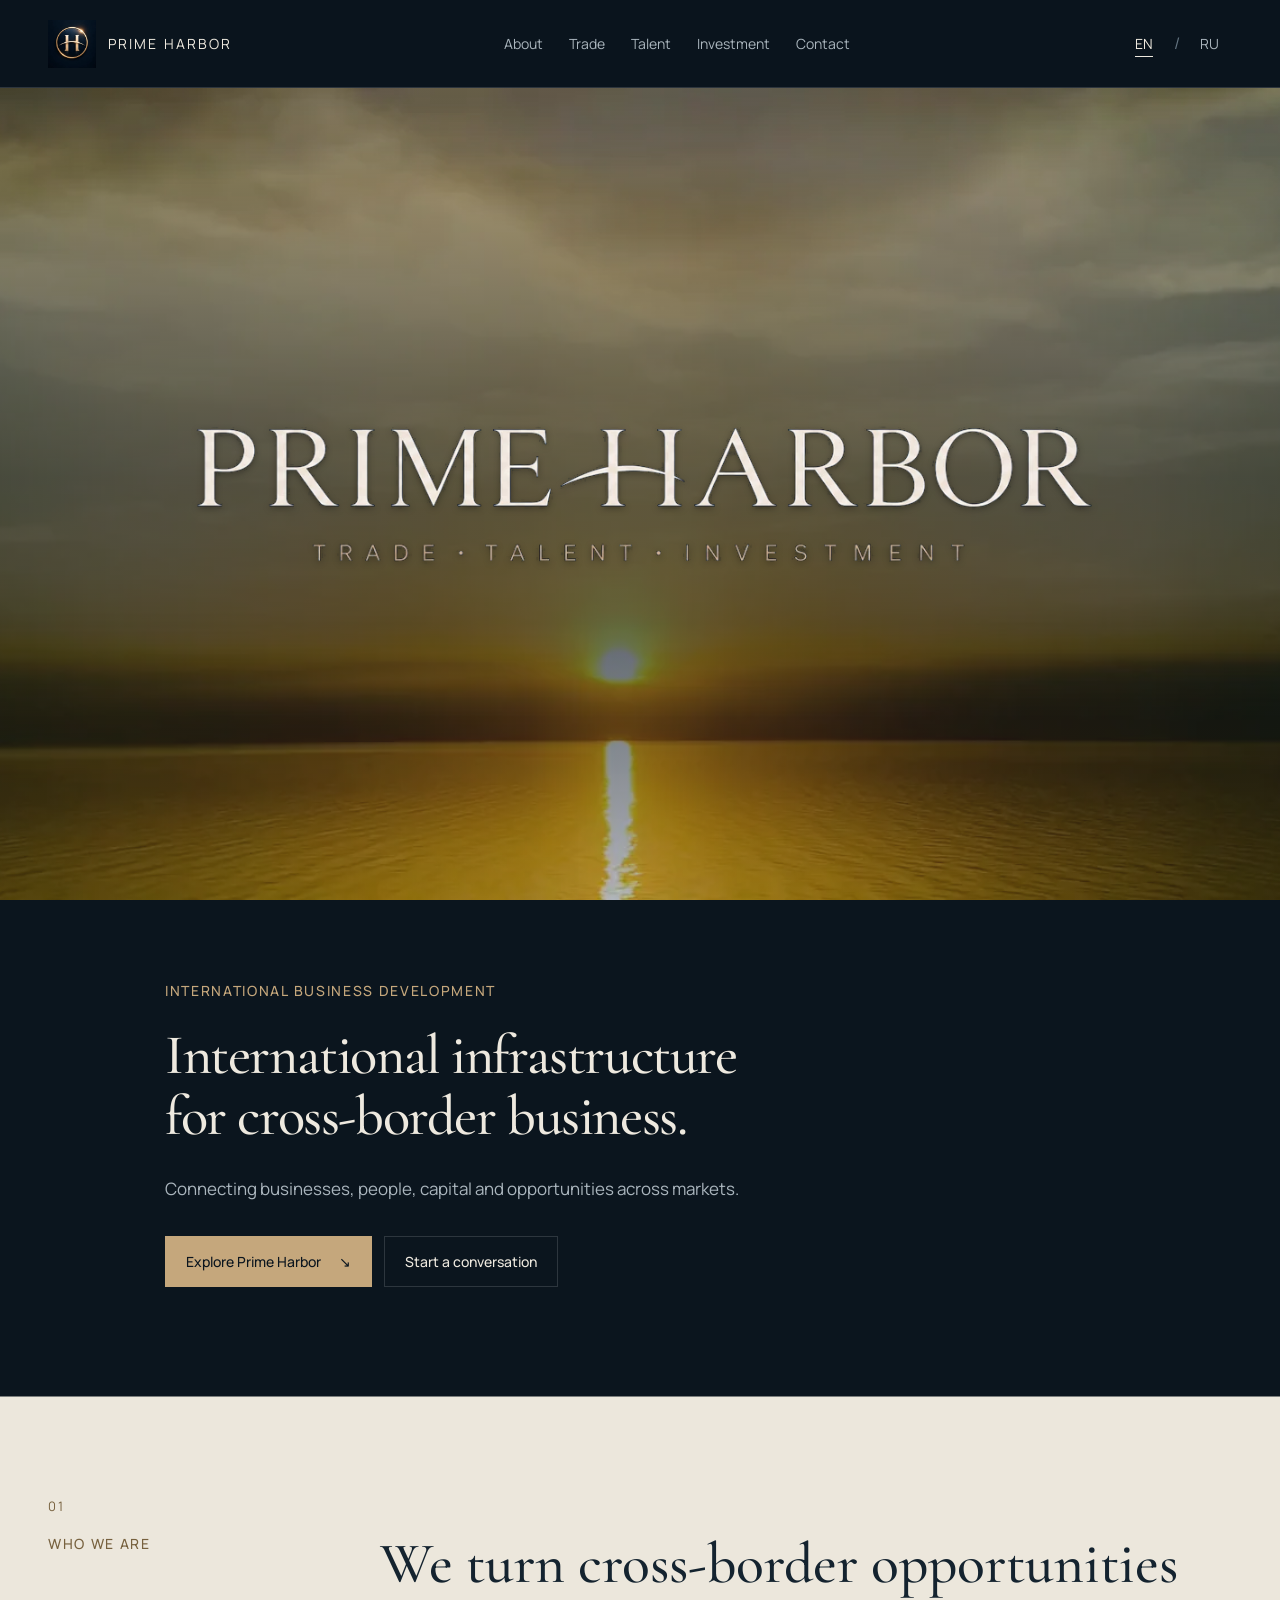
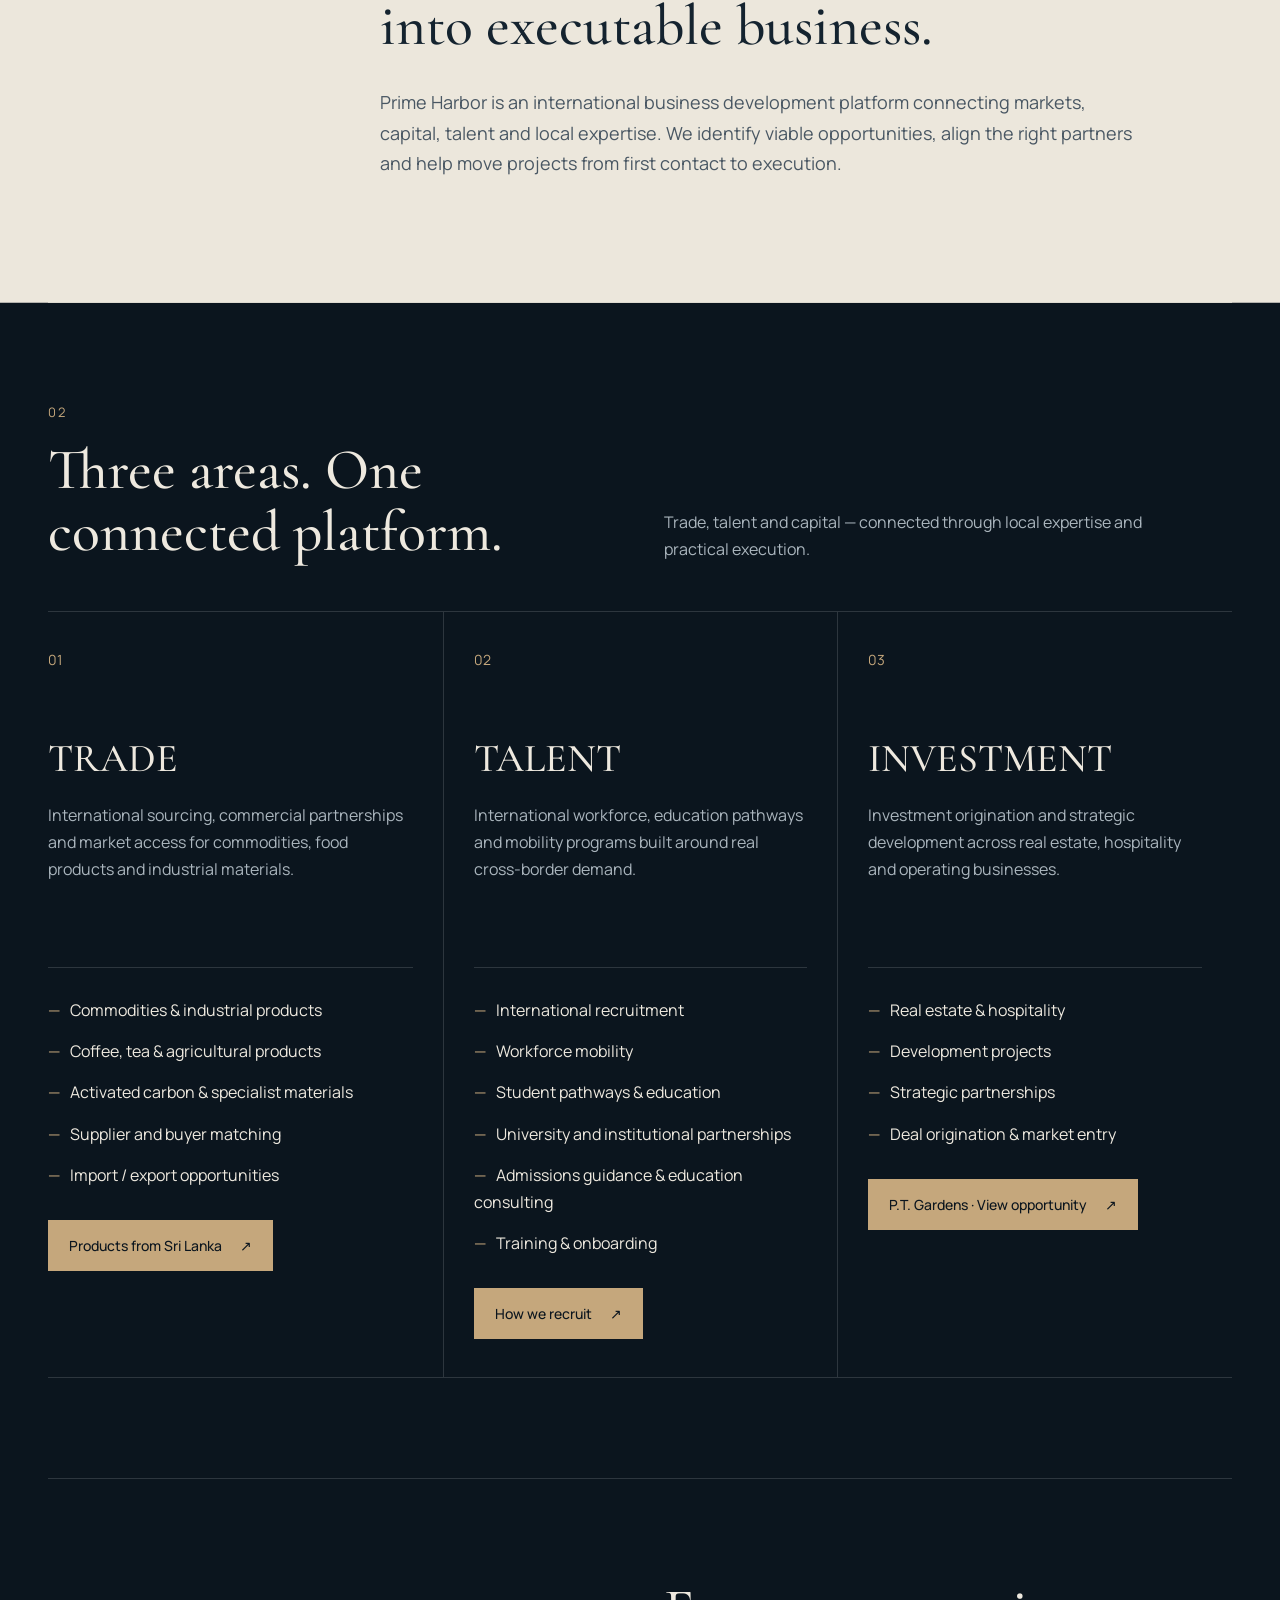
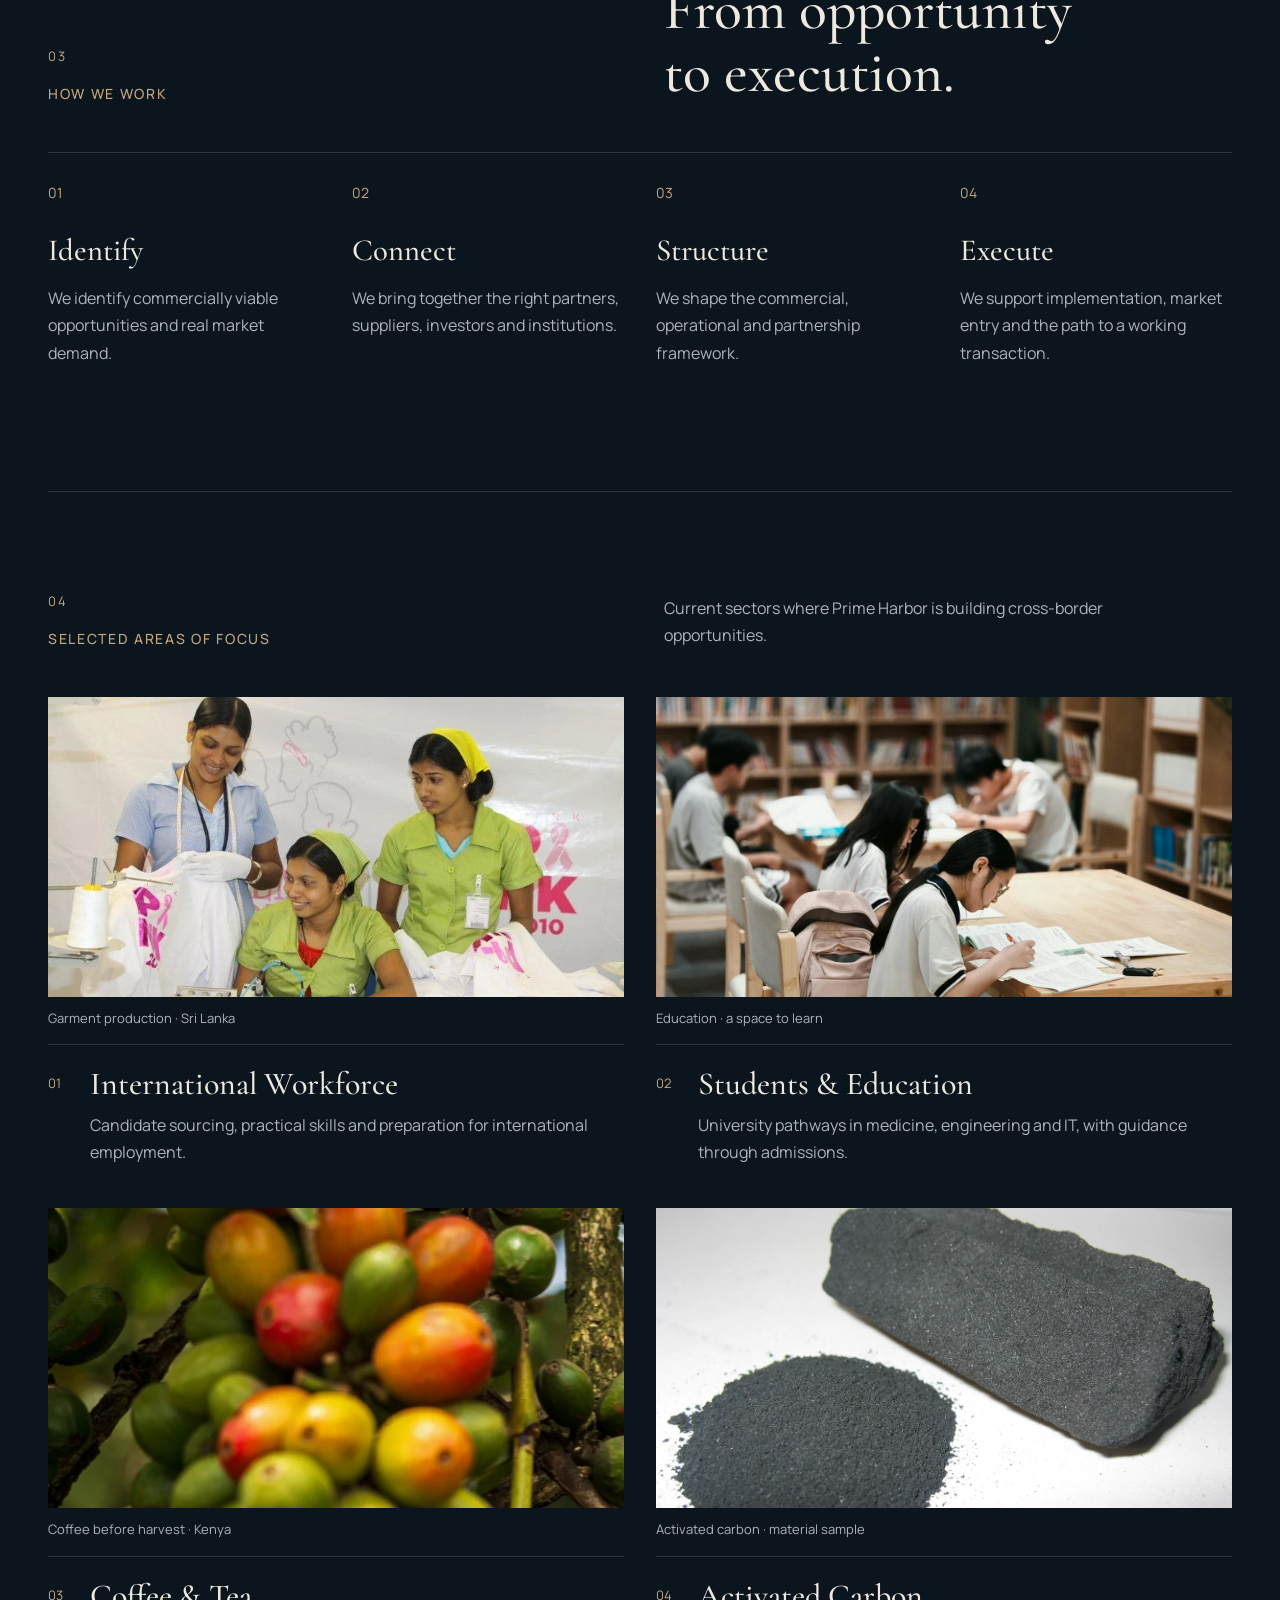
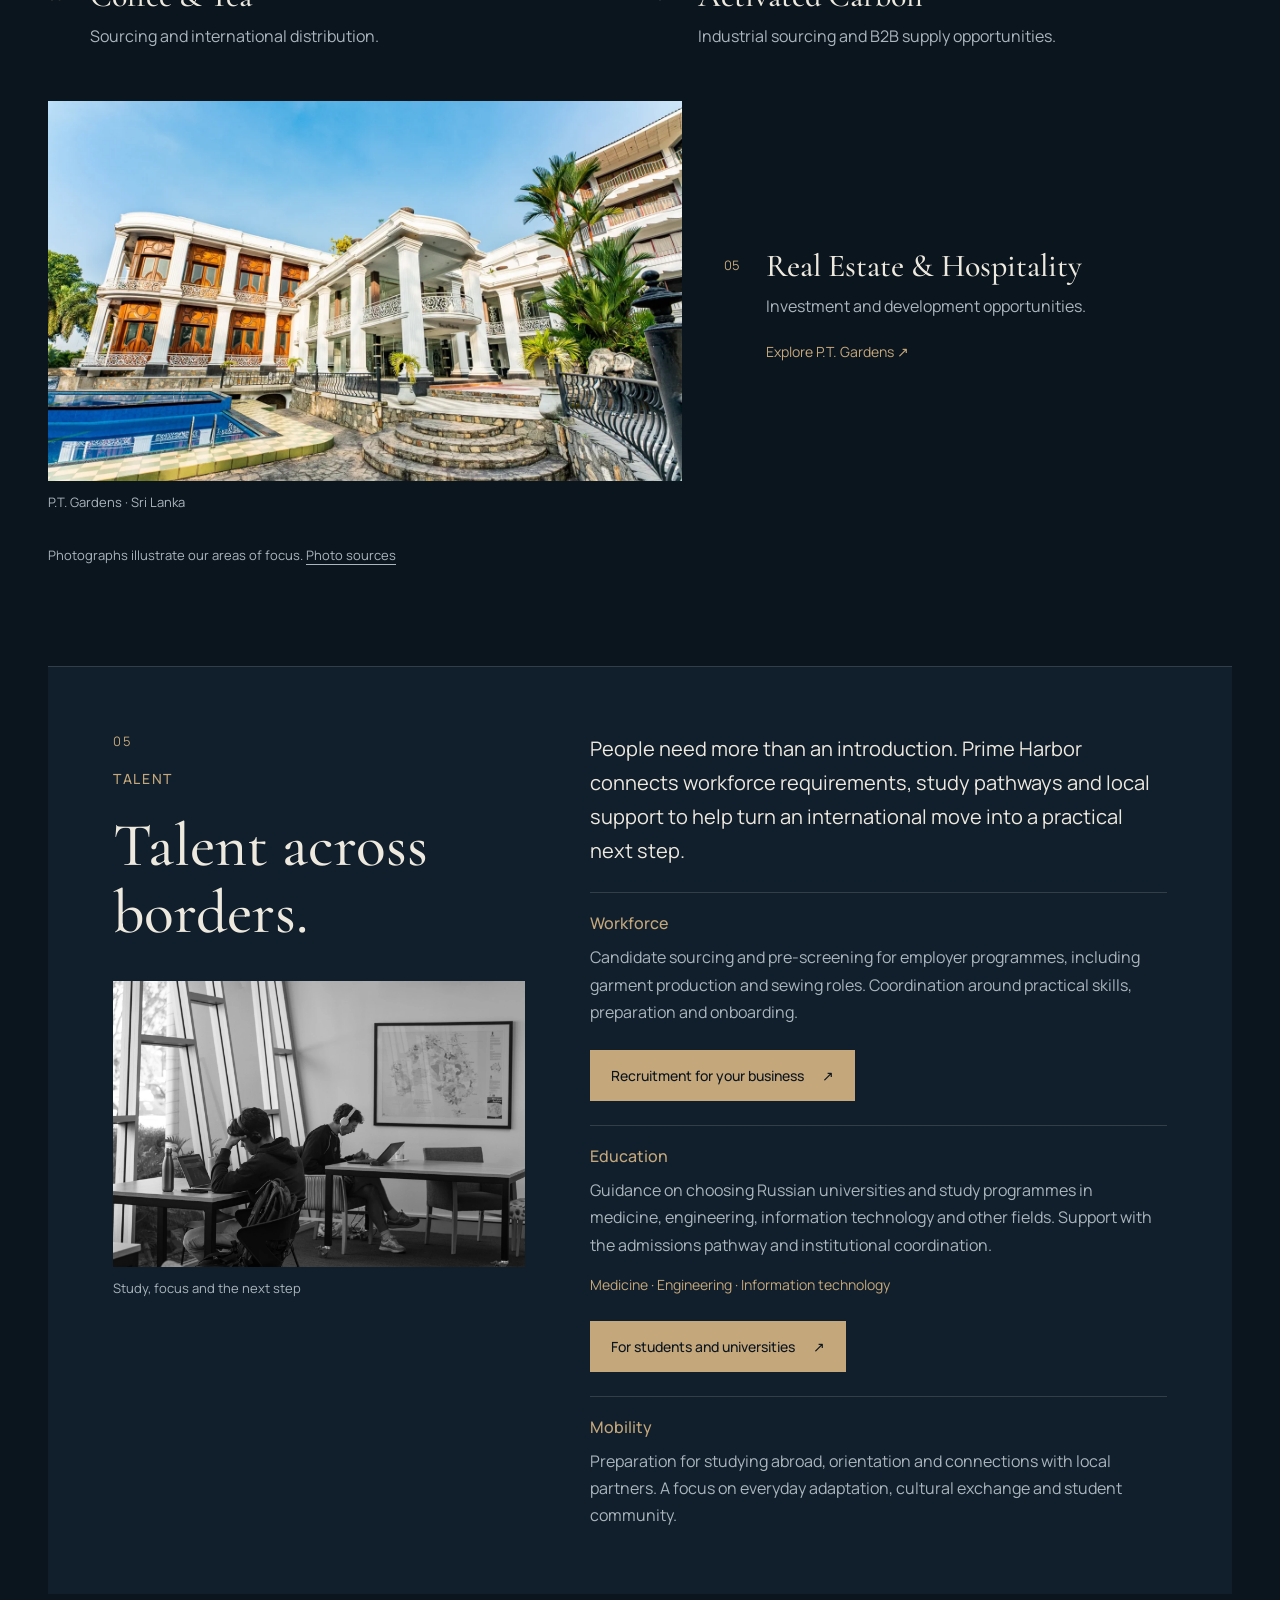
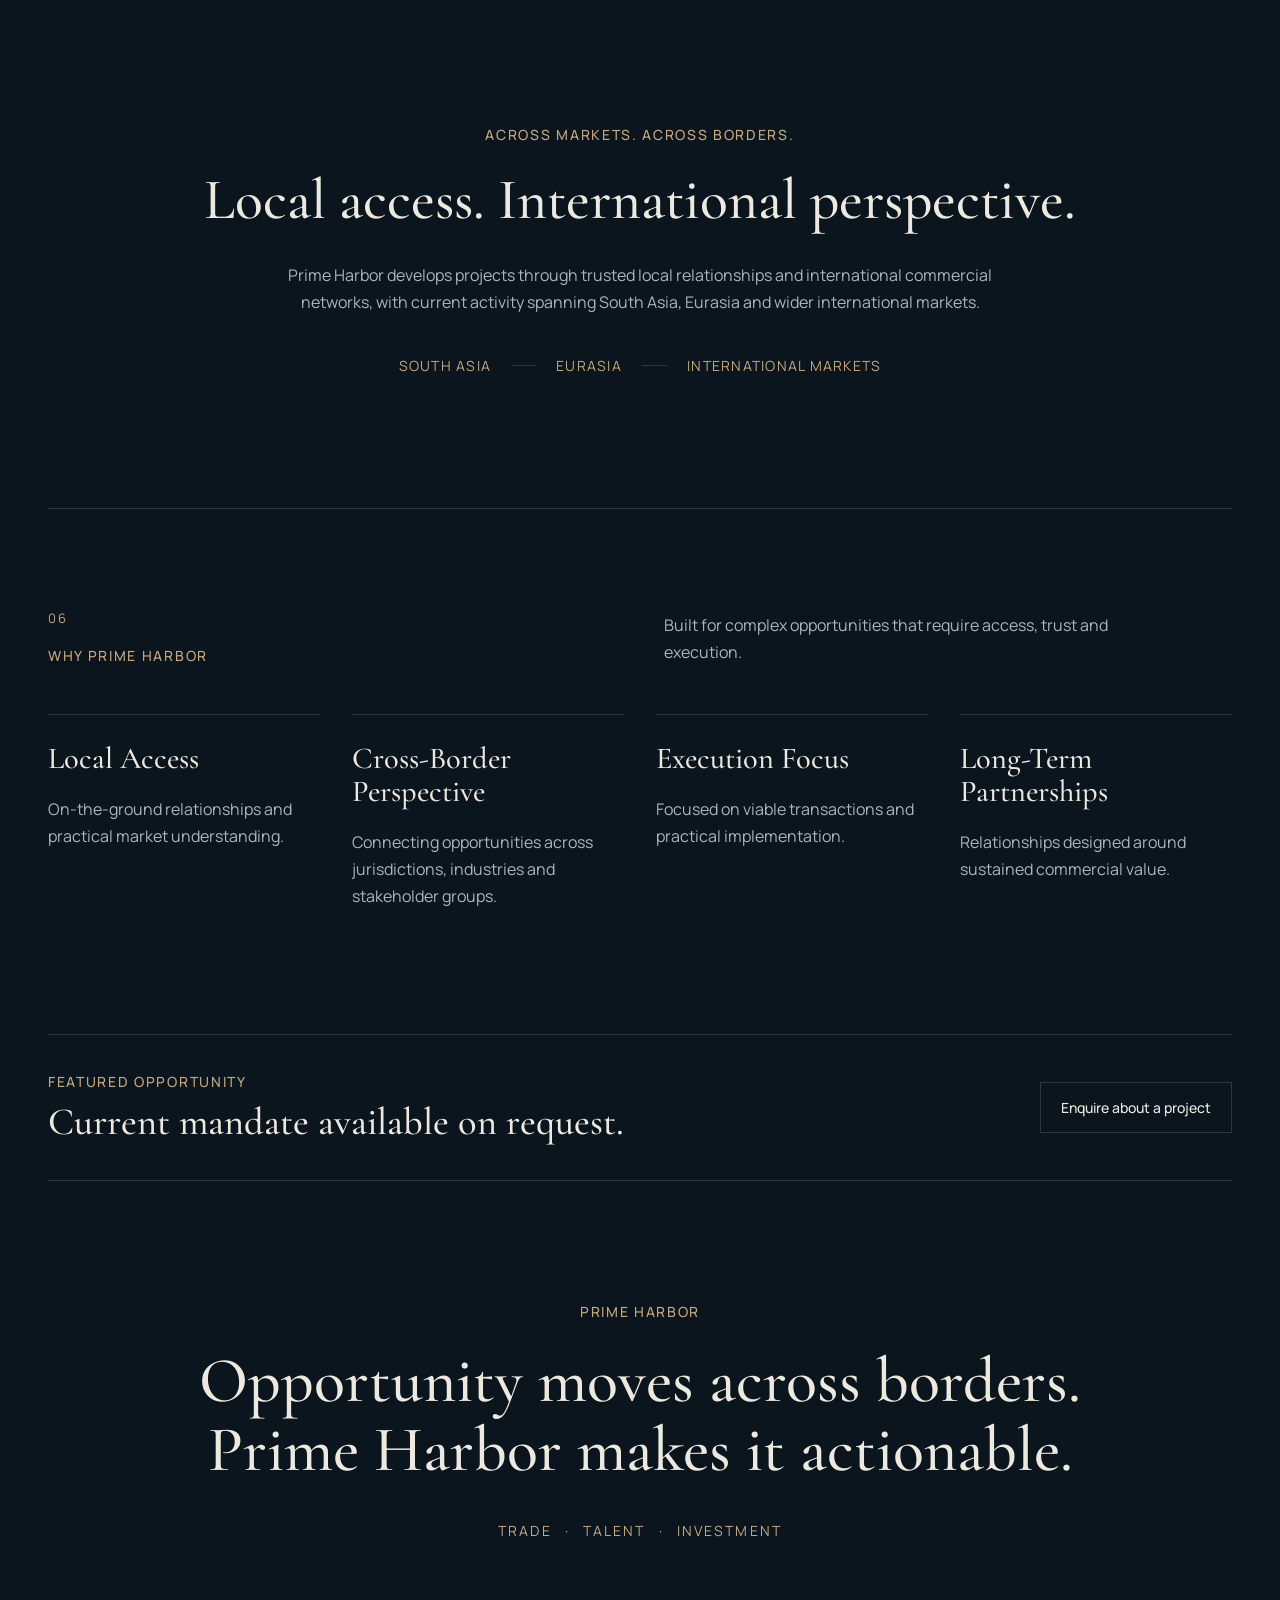
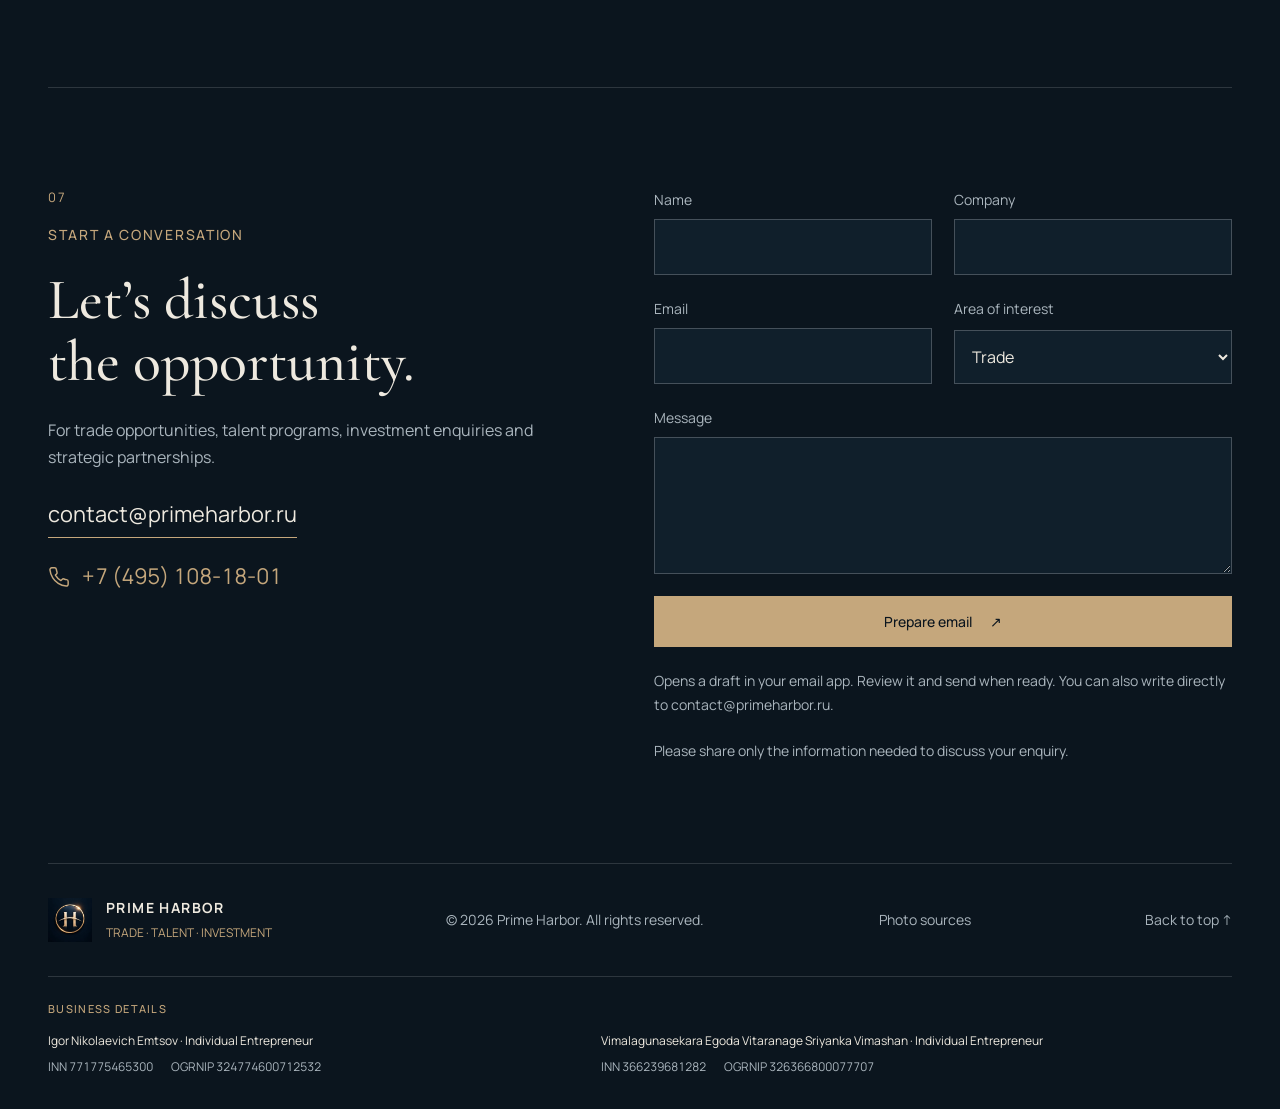
==== commit a0e1646d: "Remove redundant homepage scroll hint" ====
--- a/index.html
+++ b/index.html
@@ -77,10 +77,6 @@
         </div>
       </div>
 
-      <a href="#about" class="scroll-indicator" aria-label="Explore Prime Harbor" data-aria="aria.scroll">
-        <span data-i18n="hero.scroll">Explore</span>
-        <i></i>
-      </a>
     </section>
 
     <section class="statement section-shell" id="about">
